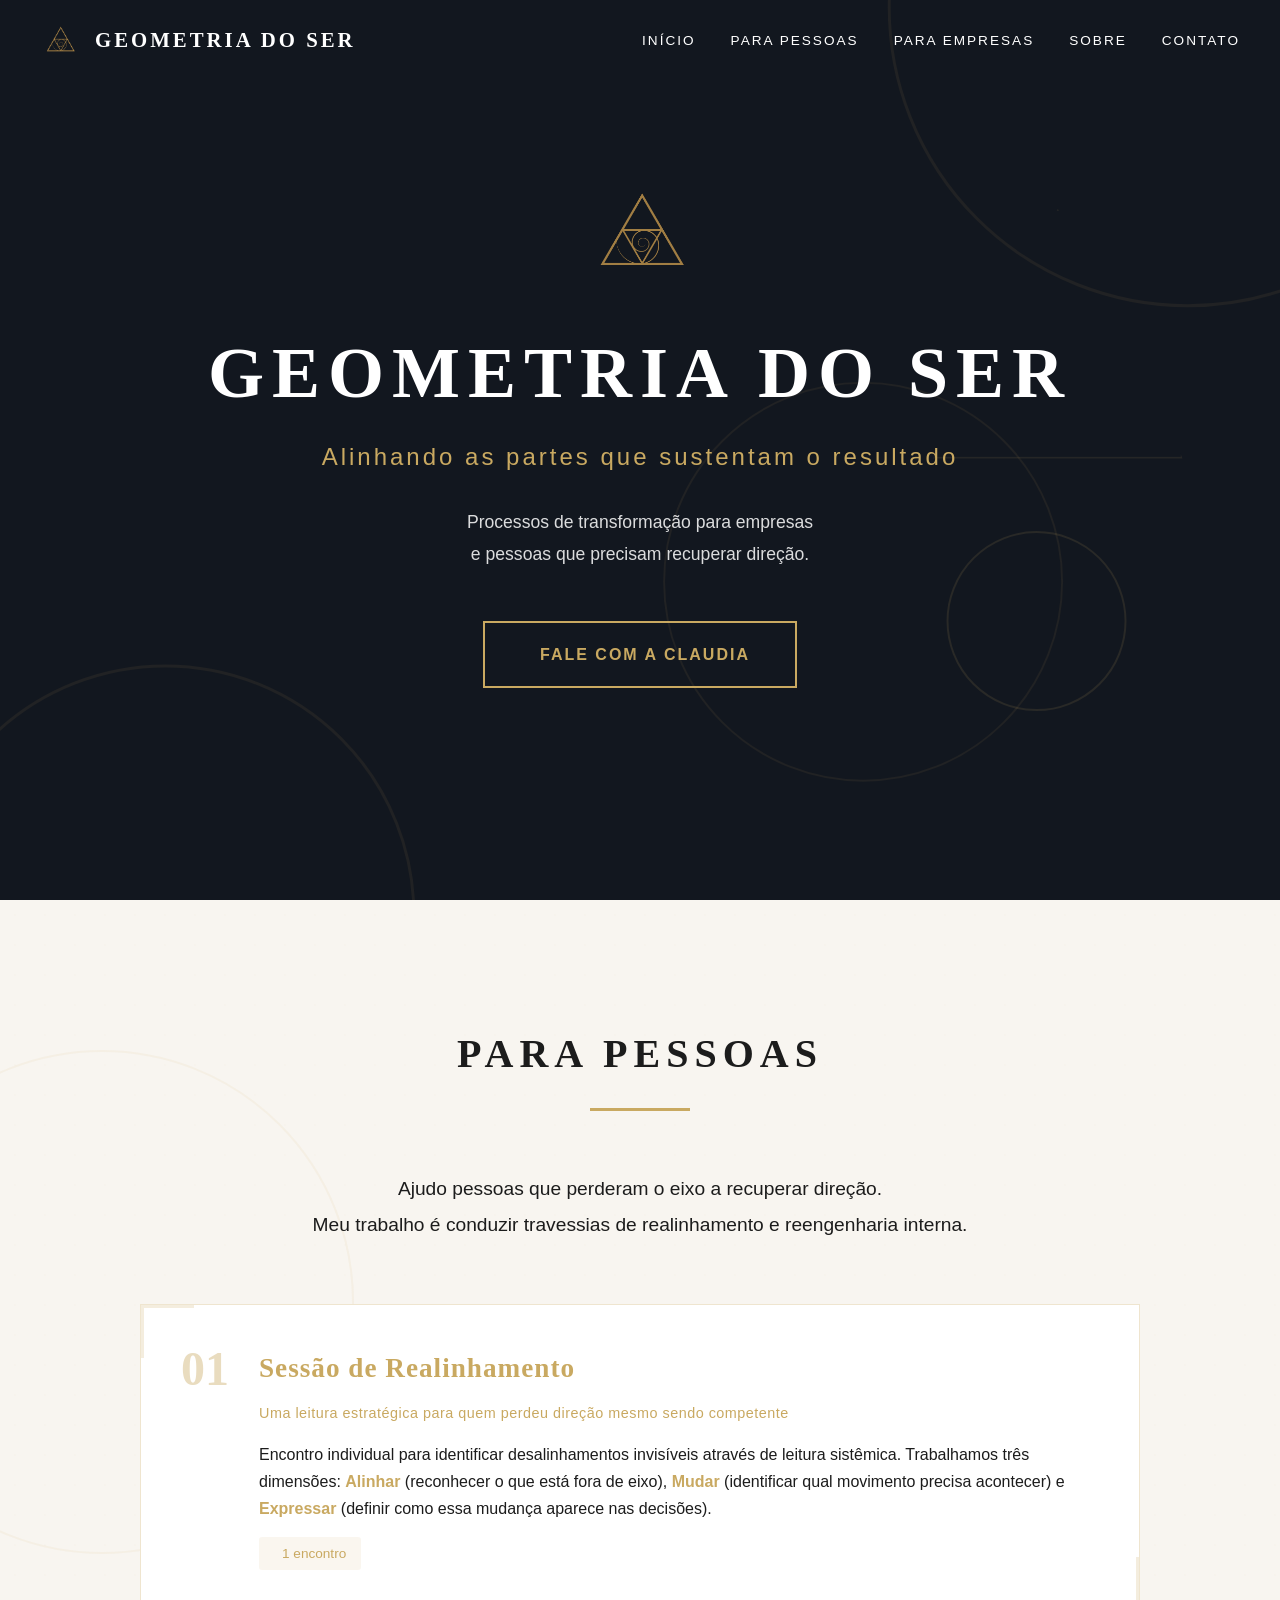
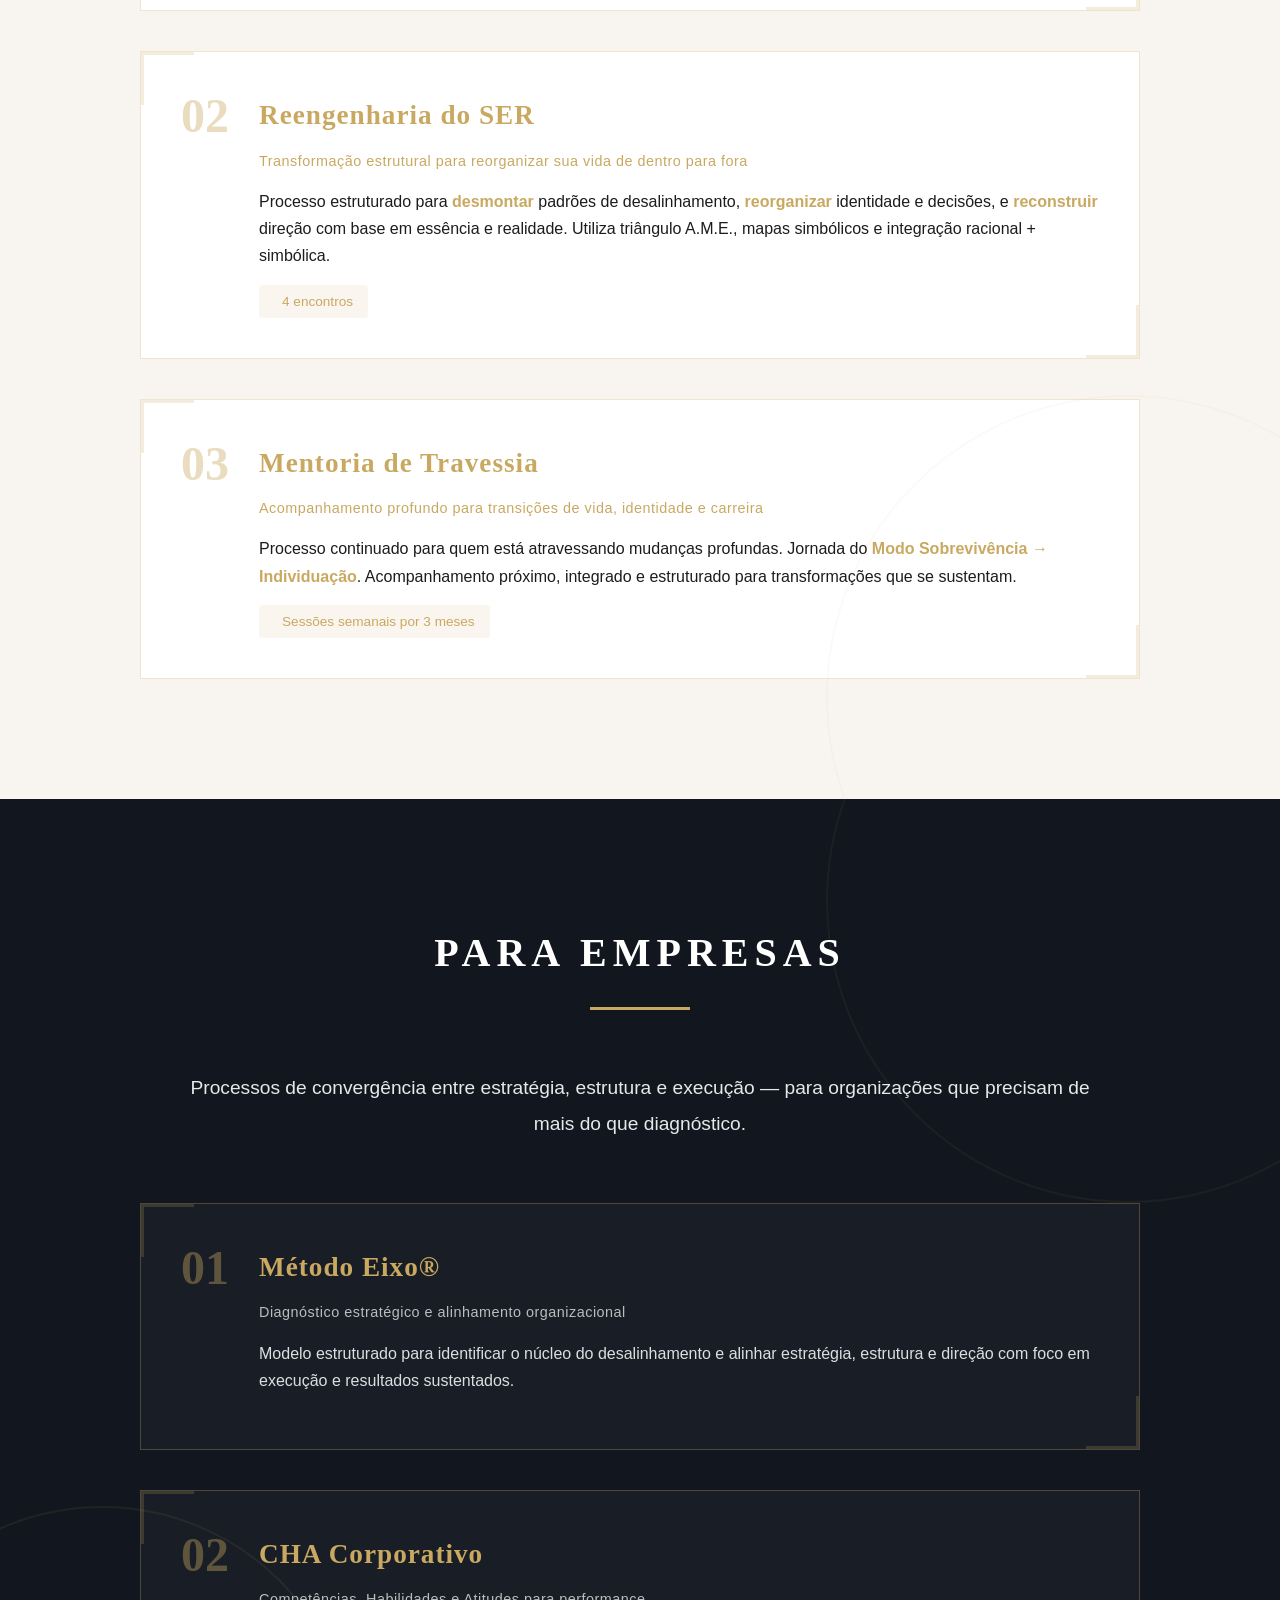
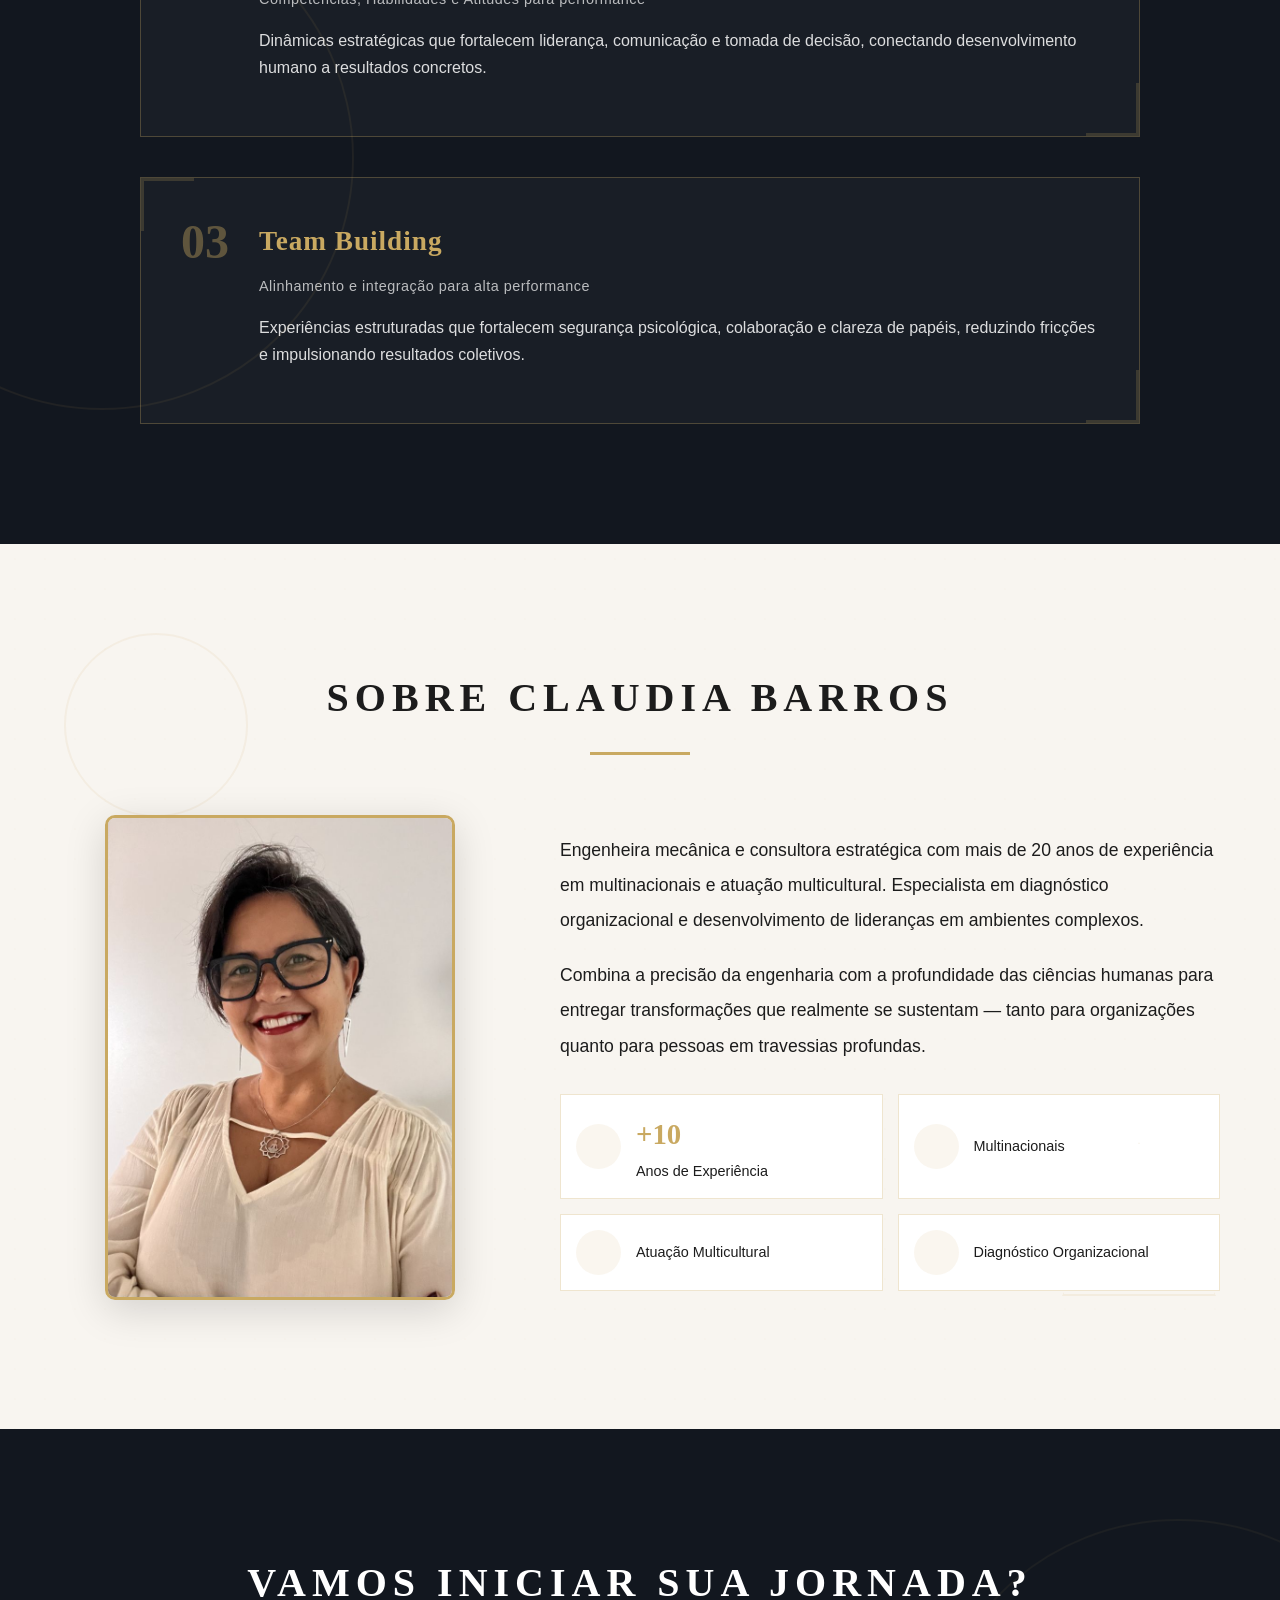
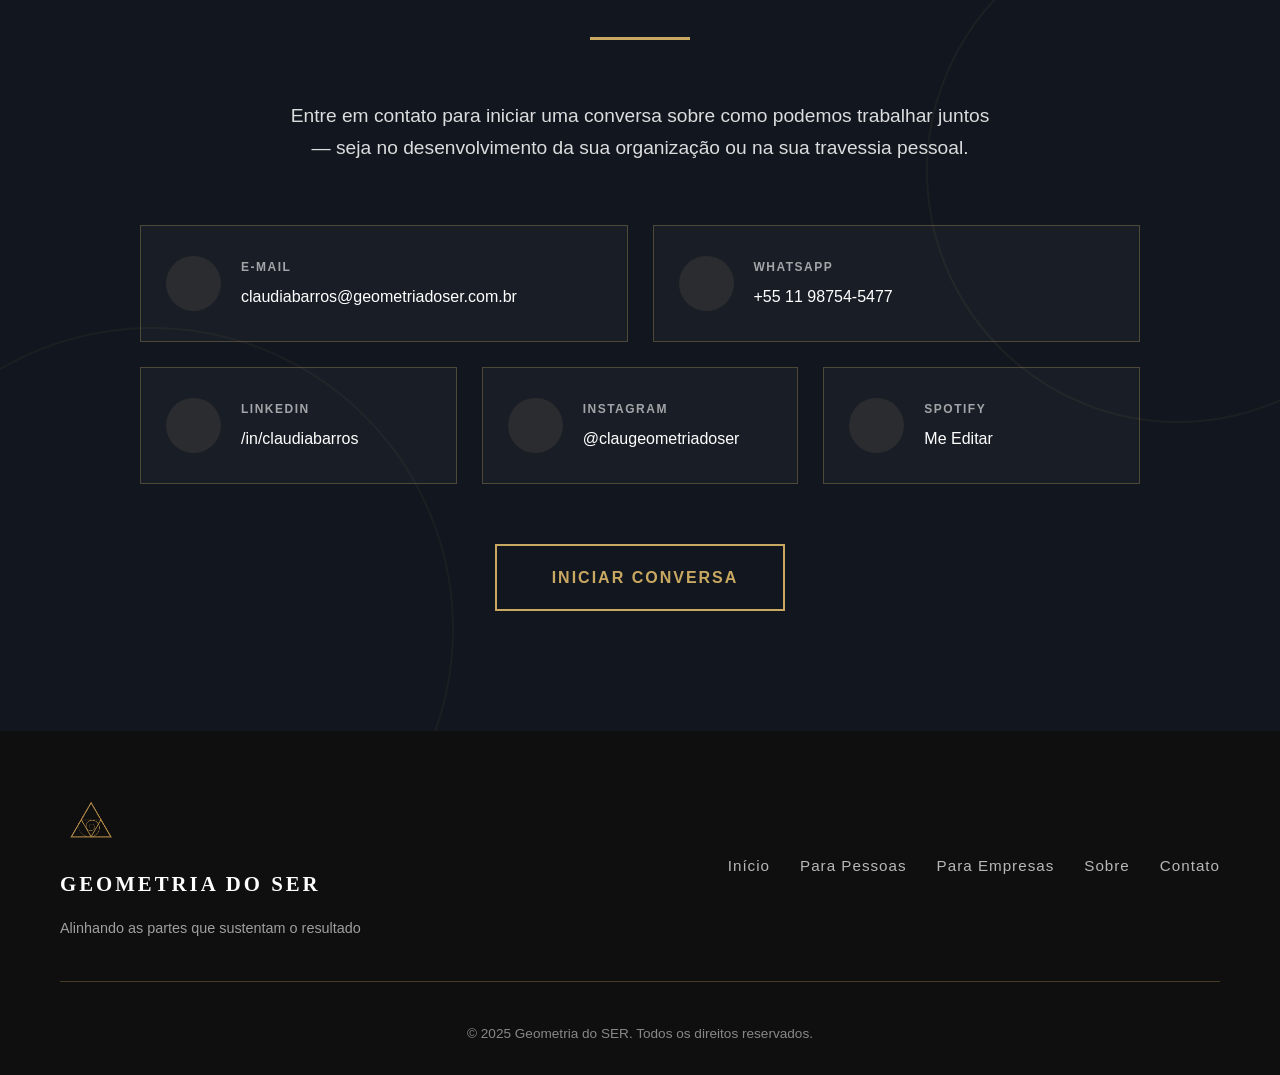
==== index.html @ ad18f070 "Rename index to index.html" ====
<!DOCTYPE html>
<!-- saved from url=(0035)https://oihsspkc.gensparkspace.com/ -->
<html lang="pt-BR" style="visibility: visible;"><head><meta http-equiv="Content-Type" content="text/html; charset=UTF-8">
    
    <meta name="viewport" content="width=device-width, initial-scale=1.0">
    <meta name="description" content="Geometria do SER - Alinhando as partes que sustentam o resultado. Processos de transformação para empresas e pessoas que precisam recuperar direção.">
    <title>Geometria do SER | Consultoria Estratégica e Desenvolvimento Pessoal</title>
    
    <!-- Google Fonts -->
    <link rel="preconnect" href="https://fonts.googleapis.com/">
    <link rel="preconnect" href="https://fonts.gstatic.com/" crossorigin="">
    <link href="./Geometria do SER _ Consultoria Estratégica e Desenvolvimento Pessoal_files/css2" rel="stylesheet">
    
    <!-- Font Awesome -->
    <link rel="stylesheet" href="./Geometria do SER _ Consultoria Estratégica e Desenvolvimento Pessoal_files/all.min.css">
    
    <!-- CSS -->
    <link rel="stylesheet" href="./Geometria do SER _ Consultoria Estratégica e Desenvolvimento Pessoal_files/style.css">
    <link rel="stylesheet" href="./Geometria do SER _ Consultoria Estratégica e Desenvolvimento Pessoal_files/secoes-separadas.css">
<style>
    /* Animações AOS */
    .aos-init {
        opacity: 0;
        transform: translateY(30px);
        transition: opacity 0.6s ease, transform 0.6s ease;
    }
    
    .aos-animate {
        opacity: 1;
        transform: translateY(0);
    }
    
    /* Fade in inicial */
    body {
        opacity: 0;
        transition: opacity 0.5s ease;
    }
    
    body.loaded {
        opacity: 1;
    }
    
    /* Botão voltar ao topo */
    .back-to-top {
        position: fixed;
        bottom: 30px;
        right: 30px;
        width: 50px;
        height: 50px;
        background-color: #C8A97E;
        color: #1C1C1C;
        border: none;
        border-radius: 50%;
        font-size: 1.2rem;
        cursor: pointer;
        opacity: 0;
        visibility: hidden;
        transition: all 0.3s ease;
        z-index: 999;
        box-shadow: 0 5px 20px rgba(200, 169, 126, 0.3);
    }
    
    .back-to-top.visible {
        opacity: 1;
        visibility: visible;
    }
    
    .back-to-top:hover {
        background-color: #8B6F47;
        transform: translateY(-5px);
        box-shadow: 0 8px 25px rgba(200, 169, 126, 0.4);
    }
    
    /* Active link */
    .nav-link.active {
        color: #C8A97E;
    }
    
    /* Transições suaves para parallax */
    .produto-card,
    .badge-item,
    .contato-card {
        transition: all 0.3s ease;
    }
    
    /* Animação de delay para elementos com data-aos */
    [data-aos-delay="100"] {
        transition-delay: 0.1s;
    }
    
    [data-aos-delay="200"] {
        transition-delay: 0.2s;
    }
    
    [data-aos-delay="300"] {
        transition-delay: 0.3s;
    }
    
    [data-aos-delay="400"] {
        transition-delay: 0.4s;
    }
    
    /* Responsividade do botão voltar ao topo */
    @media (max-width: 768px) {
        .back-to-top {
            width: 45px;
            height: 45px;
            bottom: 20px;
            right: 20px;
            font-size: 1rem;
        }
    }
</style></head>
<body class="loaded">
    <!-- Navigation -->
    <nav class="navbar" id="navbar">
        <div class="container-nav">
            <div class="nav-brand">
                <img src="./Geometria do SER _ Consultoria Estratégica e Desenvolvimento Pessoal_files/logo-geometria-do-ser.png" alt="Geometria do SER" class="nav-logo">
                <span class="logo-text">GEOMETRIA DO SER</span>
            </div>
            <button class="nav-toggle" id="navToggle" aria-label="Toggle navigation">
                <span></span>
                <span></span>
                <span></span>
            </button>
            <ul class="nav-menu" id="navMenu">
                <li><a href="https://oihsspkc.gensparkspace.com/#inicio" class="nav-link">INÍCIO</a></li>
                <li><a href="https://oihsspkc.gensparkspace.com/#para-pessoas" class="nav-link">PARA PESSOAS</a></li>
                <li><a href="https://oihsspkc.gensparkspace.com/#para-empresas" class="nav-link">PARA EMPRESAS</a></li>
                <li><a href="https://oihsspkc.gensparkspace.com/#sobre" class="nav-link">SOBRE</a></li>
                <li><a href="https://oihsspkc.gensparkspace.com/#contato" class="nav-link">CONTATO</a></li>
            </ul>
        </div>
    </nav>

    <!-- Hero Section -->
    <section id="inicio" class="hero">
        <div class="geometric-bg">
            <div class="geo-shape shape-1" style="transform: translate(7.7029px, 7.21574px);"></div>
            <div class="geo-shape shape-2" style="transform: translate(15.4058px, 14.4315px);"></div>
            <div class="geo-shape shape-3" style="transform: translate(23.1087px, 21.6472px);"></div>
            <div class="geo-shape shape-4" style="transform: translate(30.8116px, 28.863px);"></div>
            <div class="geo-shape shape-5" style="transform: translate(38.5145px, 36.0787px);"></div>
        </div>
        <div class="container">
            <div class="hero-content">
                <div class="hero-logo">
                    <img src="./Geometria do SER _ Consultoria Estratégica e Desenvolvimento Pessoal_files/logo-geometria-do-ser.png" alt="Geometria do SER" class="hero-logo-img">
                </div>
                <h1 class="hero-title aos-init aos-animate" data-aos="fade-up">GEOMETRIA DO SER</h1>
                <p class="hero-subtitle aos-init aos-animate" data-aos="fade-up" data-aos-delay="100">Alinhando as partes que sustentam o resultado</p>
                <p class="hero-description aos-init aos-animate" data-aos="fade-up" data-aos-delay="200">
                    Processos de transformação para empresas<br>
                    e pessoas que precisam recuperar direção.
                </p>
                <div class="hero-cta aos-init aos-animate" data-aos="fade-up" data-aos-delay="300">
                    <a href="https://wa.me/5511987545477" class="btn btn-primary" target="_blank">
                        <i class="fab fa-whatsapp"></i> Fale com a Claudia
                    </a>
                </div>
                <div class="hero-scroll">
                    <a href="https://oihsspkc.gensparkspace.com/#solucoes-split" class="scroll-indicator">
                        <i class="fas fa-chevron-down"></i>
                    </a>
                </div>
            </div>
        </div>
    </section>

    <!-- Seção Para Pessoas (PF) -->
    <section id="para-pessoas" class="para-pessoas">
        <div class="container">
            <div class="section-header">
                <h2 class="section-title">PARA PESSOAS</h2>
                <div class="title-divider"></div>
            </div>
            
            <div class="secao-intro aos-init" data-aos="fade-up">
                <p class="secao-tagline">
                    Ajudo pessoas que perderam o eixo a recuperar direção.<br>
                    Meu trabalho é conduzir travessias de realinhamento e reengenharia interna.
                </p>
            </div>

            <div class="produtos-grid-vertical">
                <!-- Produto PF 01 -->
                <div class="produto-card-vertical aos-init" data-aos="fade-up" data-aos-delay="100">
                    <div class="produto-number">01</div>
                    <div class="produto-content">
                        <h3 class="produto-title">Sessão de Realinhamento</h3>
                        <p class="produto-subtitle">Uma leitura estratégica para quem perdeu direção mesmo sendo competente</p>
                        <p class="produto-description">
                            Encontro individual para identificar desalinhamentos invisíveis através de leitura sistêmica. Trabalhamos três dimensões: <strong>Alinhar</strong> (reconhecer o que está fora de eixo), <strong>Mudar</strong> (identificar qual movimento precisa acontecer) e <strong>Expressar</strong> (definir como essa mudança aparece nas decisões).
                        </p>
                        <div class="produto-meta">
                            <span class="meta-item"><i class="fas fa-clock"></i> 1 encontro</span>
                        </div>
                    </div>
                </div>

                <!-- Produto PF 02 -->
                <div class="produto-card-vertical aos-init" data-aos="fade-up" data-aos-delay="200">
                    <div class="produto-number">02</div>
                    <div class="produto-content">
                        <h3 class="produto-title">Reengenharia do SER</h3>
                        <p class="produto-subtitle">Transformação estrutural para reorganizar sua vida de dentro para fora</p>
                        <p class="produto-description">
                            Processo estruturado para <strong>desmontar</strong> padrões de desalinhamento, <strong>reorganizar</strong> identidade e decisões, e <strong>reconstruir</strong> direção com base em essência e realidade. Utiliza triângulo A.M.E., mapas simbólicos e integração racional + simbólica.
                        </p>
                        <div class="produto-meta">
                            <span class="meta-item"><i class="fas fa-clock"></i> 4 encontros</span>
                        </div>
                    </div>
                </div>

                <!-- Produto PF 03 -->
                <div class="produto-card-vertical aos-init" data-aos="fade-up" data-aos-delay="300">
                    <div class="produto-number">03</div>
                    <div class="produto-content">
                        <h3 class="produto-title">Mentoria de Travessia</h3>
                        <p class="produto-subtitle">Acompanhamento profundo para transições de vida, identidade e carreira</p>
                        <p class="produto-description">
                            Processo continuado para quem está atravessando mudanças profundas. Jornada do <strong>Modo Sobrevivência → Individuação</strong>. Acompanhamento próximo, integrado e estruturado para transformações que se sustentam.
                        </p>
                        <div class="produto-meta">
                            <span class="meta-item"><i class="fas fa-calendar-alt"></i> Sessões semanais por 3 meses</span>
                        </div>
                    </div>
                </div>
            </div>
        </div>
    </section>

    <!-- Seção Para Empresas (PJ) -->
    <section id="para-empresas" class="para-empresas">
        <div class="container">
            <div class="section-header">
                <h2 class="section-title">PARA EMPRESAS</h2>
                <div class="title-divider"></div>
            </div>
            
            <div class="secao-intro aos-init" data-aos="fade-up">
                <p class="secao-tagline">
                    Processos de convergência entre estratégia, estrutura e execução — para organizações que precisam de mais do que diagnóstico.
                </p>
            </div>

            <div class="produtos-grid-vertical">
                <!-- Produto PJ 01 -->
                <div class="produto-card-vertical aos-init" data-aos="fade-up" data-aos-delay="100">
                    <div class="produto-number">01</div>
                    <div class="produto-content">
                        <h3 class="produto-title">Método Eixo®</h3>
                        <p class="produto-subtitle">Diagnóstico estratégico e alinhamento organizacional</p>
                        <p class="produto-description">
                            Modelo estruturado para identificar o núcleo do desalinhamento e alinhar estratégia, estrutura e direção com foco em execução e resultados sustentados.
                        </p>
                        <div class="produto-icon">
                            <i class="fas fa-crosshairs"></i>
                        </div>
                    </div>
                </div>

                <!-- Produto PJ 02 -->
                <div class="produto-card-vertical aos-init" data-aos="fade-up" data-aos-delay="200">
                    <div class="produto-number">02</div>
                    <div class="produto-content">
                        <h3 class="produto-title">CHA Corporativo</h3>
                        <p class="produto-subtitle">Competências, Habilidades e Atitudes para performance</p>
                        <p class="produto-description">
                            Dinâmicas estratégicas que fortalecem liderança, comunicação e tomada de decisão, conectando desenvolvimento humano a resultados concretos.
                        </p>
                        <div class="produto-icon">
                            <i class="fas fa-users-gear"></i>
                        </div>
                    </div>
                </div>

                <!-- Produto PJ 03 -->
                <div class="produto-card-vertical aos-init" data-aos="fade-up" data-aos-delay="300">
                    <div class="produto-number">03</div>
                    <div class="produto-content">
                        <h3 class="produto-title">Team Building</h3>
                        <p class="produto-subtitle">Alinhamento e integração para alta performance</p>
                        <p class="produto-description">
                            Experiências estruturadas que fortalecem segurança psicológica, colaboração e clareza de papéis, reduzindo fricções e impulsionando resultados coletivos.
                        </p>
                        <div class="produto-icon">
                            <i class="fas fa-people-group"></i>
                        </div>
                    </div>
                </div>
            </div>
        </div>
    </section>

    <!-- Sobre Claudia Barros -->
    <section id="sobre" class="sobre">
        <div class="container">
            <div class="section-header">
                <h2 class="section-title">SOBRE CLAUDIA BARROS</h2>
                <div class="title-divider"></div>
            </div>
            <div class="sobre-content">
                <div class="sobre-image aos-init" data-aos="fade-right">
                    <img src="./Geometria do SER _ Consultoria Estratégica e Desenvolvimento Pessoal_files/claudia-barros.jpg" alt="Claudia Barros" class="claudia-photo">
                </div>
                <div class="sobre-text aos-init" data-aos="fade-left">
                    <p>
                        Engenheira mecânica e consultora estratégica com mais de 20 anos de experiência em multinacionais e atuação multicultural. Especialista em diagnóstico organizacional e desenvolvimento de lideranças em ambientes complexos.
                    </p>
                    <p>
                        Combina a precisão da engenharia com a profundidade das ciências humanas para entregar transformações que realmente se sustentam — tanto para organizações quanto para pessoas em travessias profundas.
                    </p>
                    <div class="sobre-badges">
                        <div class="badge-item">
                            <div class="badge-icon">
                                <i class="fas fa-award"></i>
                            </div>
                            <div class="badge-text">
                                <span class="badge-number">+20</span>
                                <span class="badge-label">Anos de Experiência</span>
                            </div>
                        </div>
                        <div class="badge-item">
                            <div class="badge-icon">
                                <i class="fas fa-globe"></i>
                            </div>
                            <div class="badge-text">
                                <span class="badge-label">Multinacionais</span>
                            </div>
                        </div>
                        <div class="badge-item">
                            <div class="badge-icon">
                                <i class="fas fa-users"></i>
                            </div>
                            <div class="badge-text">
                                <span class="badge-label">Atuação Multicultural</span>
                            </div>
                        </div>
                        <div class="badge-item">
                            <div class="badge-icon">
                                <i class="fas fa-chart-line"></i>
                            </div>
                            <div class="badge-text">
                                <span class="badge-label">Diagnóstico Organizacional</span>
                            </div>
                        </div>
                    </div>
                </div>
            </div>
        </div>
    </section>

    <!-- Contato -->
    <section id="contato" class="contato">
        <div class="container">
            <div class="section-header">
                <h2 class="section-title">VAMOS INICIAR SUA JORNADA?</h2>
                <div class="title-divider"></div>
            </div>
            <div class="contato-content">
                <p class="contato-text">
                    Entre em contato para iniciar uma conversa sobre como podemos trabalhar juntos — seja no desenvolvimento da sua organização ou na sua travessia pessoal.
                </p>
                <div class="contato-methods">
                    <div class="contato-row-top">
                        <a href="mailto:claudiabarros@geometriadoser.com.br" class="contato-card aos-init" data-aos="fade-up" data-aos-delay="100">
                            <div class="contato-icon">
                                <i class="fas fa-envelope"></i>
                            </div>
                            <div class="contato-info">
                                <span class="contato-label">E-MAIL</span>
                                <span class="contato-value">claudiabarros@geometriadoser.com.br</span>
                            </div>
                        </a>
                        <a href="https://wa.me/5511987545477" class="contato-card aos-init" target="_blank" data-aos="fade-up" data-aos-delay="200">
                            <div class="contato-icon">
                                <i class="fab fa-whatsapp"></i>
                            </div>
                            <div class="contato-info">
                                <span class="contato-label">WHATSAPP</span>
                                <span class="contato-value">+55 11 98754-5477</span>
                            </div>
                        </a>
                    </div>
                    <div class="contato-row-bottom">
                        <a href="https://www.linkedin.com/in/claudiabarros/" class="contato-card aos-init" target="_blank" data-aos="fade-up" data-aos-delay="300">
                            <div class="contato-icon">
                                <i class="fab fa-linkedin"></i>
                            </div>
                            <div class="contato-info">
                                <span class="contato-label">LINKEDIN</span>
                                <span class="contato-value">/in/claudiabarros</span>
                            </div>
                        </a>
                        <a href="https://www.instagram.com/claugeometriadoser" class="contato-card aos-init" target="_blank" data-aos="fade-up" data-aos-delay="400">
                            <div class="contato-icon">
                                <i class="fab fa-instagram"></i>
                            </div>
                            <div class="contato-info">
                                <span class="contato-label">INSTAGRAM</span>
                                <span class="contato-value">@claugeometriadoser</span>
                            </div>
                        </a>
                        <a href="https://open.spotify.com/show/2YXWbjqoFBL9DDLHRI00Aw?si=1566178c64634053" class="contato-card aos-init" target="_blank" data-aos="fade-up" data-aos-delay="500">
                            <div class="contato-icon">
                                <i class="fab fa-spotify"></i>
                            </div>
                            <div class="contato-info">
                                <span class="contato-label">SPOTIFY</span>
                                <span class="contato-value">Me Editar</span>
                            </div>
                        </a>
                    </div>
                </div>
                <div class="contato-cta aos-init" data-aos="fade-up" data-aos-delay="500">
                    <a href="https://wa.me/5511987545477" class="btn btn-primary" target="_blank">
                        <i class="fab fa-whatsapp"></i> Iniciar Conversa
                    </a>
                </div>
            </div>
        </div>
    </section>

    <!-- Footer -->
    <footer class="footer">
        <div class="container">
            <div class="footer-content">
                <div class="footer-brand">
                    <img src="./Geometria do SER _ Consultoria Estratégica e Desenvolvimento Pessoal_files/logo-geometria-do-ser.png" alt="Geometria do SER" class="footer-logo">
                    <h3>GEOMETRIA DO SER</h3>
                    <p>Alinhando as partes que sustentam o resultado</p>
                </div>
                <div class="footer-links">
                    <a href="https://oihsspkc.gensparkspace.com/#inicio">Início</a>
                    <a href="https://oihsspkc.gensparkspace.com/#para-pessoas">Para Pessoas</a>
                    <a href="https://oihsspkc.gensparkspace.com/#para-empresas">Para Empresas</a>
                    <a href="https://oihsspkc.gensparkspace.com/#sobre">Sobre</a>
                    <a href="https://oihsspkc.gensparkspace.com/#contato">Contato</a>
                </div>
            </div>
            <div class="footer-bottom">
                <p>© 2025 Geometria do SER. Todos os direitos reservados.</p>
            </div>
        </div>
    </footer>

    <!-- JavaScript -->
    <script src="./Geometria do SER _ Consultoria Estratégica e Desenvolvimento Pessoal_files/script.js"></script>

<button class="back-to-top" aria-label="Voltar ao topo"><i class="fas fa-chevron-up"></i></button></body></html>
---- Geometria do SER _ Consultoria Estratégica e Desenvolvimento Pessoal_files/style.css ----
/* =========================================
   GEOMETRIA DO SER - ESTILOS PRINCIPAIS
   Layout Dividido: PF (esquerda) | PJ (direita)
   ========================================= */

/* ===== RESET & VARIÁVEIS ===== */
* {
    margin: 0;
    padding: 0;
    box-sizing: border-box;
}

:root {
    /* Paleta de Cores - Azul Marinho + Dourado */
    --cor-primaria-escura: #12171f;      /* Azul marinho escuro (fundo principal) */
    --cor-destaque: #C9A961;             /* Dourado (destaque principal) */
    --cor-destaque-escura: #A08648;      /* Dourado mais escuro (hover) */
    --cor-fundo-claro: #F8F5F0;          /* Off-white (mantém) */
    --cor-texto: #1C1C1C;                /* Texto em fundos claros */
    --cor-texto-claro: #FFFFFF;          /* Texto em fundos escuros */
    --cor-texto-secundario: #A8B2C1;     /* Cinza claro para textos secundários */
    --cor-borda: rgba(201, 169, 97, 0.3); /* Borda dourada */
    
    /* Tipografia */
    --fonte-titulo: 'Playfair Display', serif;
    --fonte-corpo: 'Inter', sans-serif;
    
    /* Espaçamentos */
    --espacamento-secao: 120px;
    --espacamento-secao-mobile: 60px;
    
    /* Transições */
    --transicao-padrao: all 0.3s ease;
}

html {
    scroll-behavior: smooth;
}

body {
    font-family: var(--fonte-corpo);
    color: var(--cor-texto);
    line-height: 1.7;
    overflow-x: hidden;
    background-color: var(--cor-fundo-claro);
}

.container {
    max-width: 1200px;
    margin: 0 auto;
    padding: 0 20px;
}

.container-nav {
    max-width: 1400px;
    margin: 0 auto;
    padding: 0 40px;
}

/* ===== NAVEGAÇÃO ===== */
.navbar {
    position: fixed;
    top: 0;
    left: 0;
    right: 0;
    z-index: 1000;
    background-color: transparent;
    transition: var(--transicao-padrao);
    padding: 20px 0;
}

.navbar.scrolled {
    background-color: rgba(28, 28, 28, 0.95);
    box-shadow: 0 2px 20px rgba(0, 0, 0, 0.3);
    padding: 15px 0;
}

.navbar .container-nav {
    display: flex;
    justify-content: space-between;
    align-items: center;
}

.nav-brand {
    display: flex;
    align-items: center;
    gap: 15px;
}

.nav-logo {
    width: 40px;
    height: 40px;
    object-fit: contain;
}

.logo-text {
    font-family: var(--fonte-titulo);
    font-size: 1.3rem;
    font-weight: 600;
    letter-spacing: 3px;
    color: var(--cor-texto-claro);
}

.nav-menu {
    display: flex;
    list-style: none;
    gap: 35px;
    align-items: center;
}

.nav-link {
    color: var(--cor-texto-claro);
    text-decoration: none;
    font-size: 0.85rem;
    font-weight: 500;
    letter-spacing: 2px;
    position: relative;
    transition: var(--transicao-padrao);
}

.nav-link::after {
    content: '';
    position: absolute;
    bottom: -5px;
    left: 0;
    width: 0;
    height: 2px;
    background-color: var(--cor-destaque);
    transition: var(--transicao-padrao);
}

.nav-link:hover,
.nav-link.active {
    color: var(--cor-destaque);
}

.nav-link:hover::after,
.nav-link.active::after {
    width: 100%;
}

.nav-toggle {
    display: none;
    flex-direction: column;
    gap: 5px;
    background: none;
    border: none;
    cursor: pointer;
    padding: 5px;
}

.nav-toggle span {
    width: 25px;
    height: 2px;
    background-color: var(--cor-texto-claro);
    transition: var(--transicao-padrao);
}

/* ===== HERO SECTION ===== */
.hero {
    min-height: 100vh;
    background-color: var(--cor-primaria-escura);
    display: flex;
    align-items: center;
    justify-content: center;
    position: relative;
    overflow: hidden;
    padding: 120px 20px 80px;
}

.geometric-bg {
    position: absolute;
    top: 0;
    left: 0;
    right: 0;
    bottom: 0;
    overflow: hidden;
    opacity: 1;
}

.geo-shape {
    position: absolute;
    border: 2px solid var(--cor-destaque);
    opacity: 0.08;
}

.shape-1 {
    width: 600px;
    height: 600px;
    border-radius: 50%;
    top: -300px;
    right: -200px;
    border-width: 3px;
    animation: float 20s ease-in-out infinite;
}

.shape-2 {
    width: 500px;
    height: 500px;
    border-radius: 50%;
    bottom: -250px;
    left: -100px;
    border-width: 3px;
    animation: float 15s ease-in-out infinite reverse;
}

.shape-3 {
    width: 400px;
    height: 400px;
    border-radius: 50%;
    top: 40%;
    left: 50%;
    transform: translate(-50%, -50%);
    border-width: 2px;
    animation: float 18s ease-in-out infinite;
}

/* Formas adicionais no hero - Elementos do Logo */
.shape-4 {
    width: 250px;
    height: 250px;
    clip-path: polygon(50% 0%, 100% 100%, 0% 100%);
    top: 20%;
    right: 10%;
    border: 2px solid var(--cor-destaque);
    opacity: 0.1;
    animation: float 25s ease-in-out infinite reverse;
}

.shape-5 {
    width: 180px;
    height: 180px;
    border-radius: 50%;
    bottom: 25%;
    right: 15%;
    border: 2px solid var(--cor-destaque);
    opacity: 0.12;
    animation: float 22s ease-in-out infinite;
}

@keyframes float {
    0%, 100% {
        transform: translateY(0) rotate(0deg);
    }
    50% {
        transform: translateY(-30px) rotate(10deg);
    }
}

.hero-content {
    text-align: center;
    position: relative;
    z-index: 2;
    max-width: 900px;
    margin: 0 auto;
}

.hero-logo {
    margin-bottom: 30px;
}

.hero-logo-img {
    width: 120px;
    height: 120px;
    object-fit: contain;
    opacity: 0.9;
}

.hero-title {
    font-family: var(--fonte-titulo);
    font-size: 4.5rem;
    font-weight: 700;
    color: var(--cor-texto-claro);
    letter-spacing: 8px;
    margin-bottom: 20px;
    line-height: 1.2;
}

.hero-subtitle {
    font-size: 1.5rem;
    color: var(--cor-destaque);
    font-weight: 300;
    letter-spacing: 3px;
    margin-bottom: 30px;
}

.hero-description {
    font-size: 1.1rem;
    color: rgba(255, 255, 255, 0.85);
    max-width: 700px;
    margin: 0 auto 50px;
    line-height: 1.8;
}

.hero-cta {
    margin-top: 50px;
}

.btn {
    display: inline-flex;
    align-items: center;
    gap: 10px;
    padding: 18px 45px;
    font-size: 1rem;
    font-weight: 600;
    text-decoration: none;
    letter-spacing: 2px;
    border: 2px solid var(--cor-destaque);
    background-color: transparent;
    color: var(--cor-destaque);
    transition: var(--transicao-padrao);
    cursor: pointer;
    text-transform: uppercase;
}

.btn:hover {
    background-color: var(--cor-destaque);
    color: var(--cor-primaria-escura);
    transform: translateY(-3px);
    box-shadow: 0 10px 30px rgba(201, 169, 97, 0.4);
}

.hero-scroll {
    margin-top: 80px;
}

.scroll-indicator {
    color: var(--cor-destaque);
    font-size: 1.5rem;
    animation: bounce 2s infinite;
}

@keyframes bounce {
    0%, 100% {
        transform: translateY(0);
    }
    50% {
        transform: translateY(10px);
    }
}

/* ===== SEÇÃO DIVIDIDA (PF | PJ) ===== */
.solucoes-split {
    position: relative;
    overflow: hidden;
}

.split-container {
    display: flex;
    min-height: 100vh;
    position: relative;
}

.split-side {
    flex: 1;
    padding: var(--espacamento-secao) 40px;
    position: relative;
}

/* LADO ESQUERDO - PARA PESSOAS (PF) */
.split-left {
    background-color: var(--cor-fundo-claro);
    background-image: 
        radial-gradient(circle, rgba(82, 181, 229, 0.02) 1px, transparent 1px);
    background-size: 30px 30px;
    color: var(--cor-texto);
    position: relative;
}

/* Linha vertical à esquerda (como na apresentação) */
.split-left::before {
    content: '';
    position: absolute;
    top: 15%;
    left: 40px;
    width: 4px;
    height: 80px;
    background-color: var(--cor-destaque);
    pointer-events: none;
}

.split-left::after {
    content: '';
    position: absolute;
    bottom: 15%;
    right: 10%;
    width: 200px;
    height: 200px;
    border-radius: 50%;
    border: 2px solid rgba(82, 181, 229, 0.08);
    pointer-events: none;
}

/* LADO DIREITO - PARA EMPRESAS (PJ) */
.split-right {
    background-color: var(--cor-primaria-escura);
    color: var(--cor-texto-claro);
    position: relative;
}

/* Círculos grandes e sutis (como na apresentação) */
.split-right::before {
    content: '';
    position: absolute;
    top: 10%;
    right: -100px;
    width: 400px;
    height: 400px;
    border-radius: 50%;
    border: 2px solid rgba(82, 181, 229, 0.06);
    pointer-events: none;
}

.split-right::after {
    content: '';
    position: absolute;
    bottom: -150px;
    left: -100px;
    width: 500px;
    height: 500px;
    border-radius: 50%;
    border: 2px solid rgba(82, 181, 229, 0.05);
    pointer-events: none;
}

.split-right .section-title {
    color: var(--cor-texto-claro);
}

/* LINHA DIVISÓRIA CENTRAL */
.split-divider {
    position: absolute;
    left: 50%;
    top: 0;
    bottom: 0;
    width: 3px;
    background: linear-gradient(
        to bottom,
        transparent 0%,
        var(--cor-destaque) 10%,
        var(--cor-destaque) 50%,
        var(--cor-destaque) 50%,
        var(--cor-destaque) 90%,
        transparent 100%
    );
    transform: translateX(-50%);
    z-index: 10;
}

/* Elementos do logo na linha divisória */
.split-divider::before {
    content: '▲';
    position: absolute;
    top: 30%;
    left: 50%;
    transform: translateX(-50%);
    color: var(--cor-destaque);
    font-size: 1rem;
    opacity: 0.5;
}

.split-divider::after {
    content: '●';
    position: absolute;
    bottom: 30%;
    left: 50%;
    transform: translateX(-50%);
    color: var(--cor-destaque);
    font-size: 1rem;
    opacity: 0.5;
}

.split-content {
    max-width: 600px;
    margin: 0 auto;
}

.split-intro {
    margin-bottom: 60px;
}

.split-tagline {
    font-size: 1.15rem;
    line-height: 1.9;
    font-weight: 400;
}

.split-left .split-tagline {
    color: var(--cor-texto);
}

.split-right .split-tagline {
    color: rgba(255, 255, 255, 0.9);
}

/* CARDS DE PRODUTOS NO LAYOUT DIVIDIDO */
.produtos-list {
    display: flex;
    flex-direction: column;
    gap: 30px;
}

.produto-card-split {
    background-color: rgba(255, 255, 255, 0.03);
    border: 1px solid var(--cor-borda);
    padding: 35px 30px;
    position: relative;
    transition: var(--transicao-padrao);
    display: flex;
    gap: 25px;
    align-items: flex-start;
}

/* Detalhes geométricos nos cantos dos cards */
.produto-card-split::before {
    content: '';
    position: absolute;
    top: 0;
    left: 0;
    width: 40px;
    height: 40px;
    border-top: 3px solid var(--cor-destaque);
    border-left: 3px solid var(--cor-destaque);
    opacity: 0.2;
    transition: var(--transicao-padrao);
}

.produto-card-split::after {
    content: '';
    position: absolute;
    bottom: 0;
    right: 0;
    width: 40px;
    height: 40px;
    border-bottom: 3px solid var(--cor-destaque);
    border-right: 3px solid var(--cor-destaque);
    opacity: 0.2;
    transition: var(--transicao-padrao);
}

.produto-card-split:hover::before,
.produto-card-split:hover::after {
    opacity: 0.8;
}

.split-left .produto-card-split {
    background-color: white;
    border-color: var(--cor-borda);
}

.split-left .produto-card-split:hover {
    border-color: var(--cor-destaque);
    transform: translateX(10px);
    box-shadow: 0 5px 25px rgba(200, 169, 126, 0.2);
}

.split-right .produto-card-split {
    background-color: rgba(255, 255, 255, 0.03);
    border-color: var(--cor-borda);
}

.split-right .produto-card-split:hover {
    border-color: var(--cor-destaque);
    background-color: rgba(255, 255, 255, 0.05);
    transform: translateX(-10px);
    box-shadow: 5px 5px 30px rgba(200, 169, 126, 0.15);
}

.produto-number {
    font-family: var(--fonte-titulo);
    font-size: 3rem;
    font-weight: 700;
    color: var(--cor-destaque);
    opacity: 0.4;
    line-height: 1;
    flex-shrink: 0;
}

.produto-content {
    flex: 1;
}

.produto-title {
    font-family: var(--fonte-titulo);
    font-size: 1.7rem;
    font-weight: 600;
    color: var(--cor-destaque);
    margin-bottom: 10px;
    letter-spacing: 1px;
}

.produto-subtitle {
    font-size: 0.9rem;
    margin-bottom: 15px;
    letter-spacing: 0.5px;
    font-weight: 500;
}

.split-left .produto-subtitle {
    color: var(--cor-destaque);
}

.split-right .produto-subtitle {
    color: rgba(255, 255, 255, 0.7);
}

.produto-description {
    font-size: 1rem;
    line-height: 1.7;
    margin-bottom: 15px;
}

.split-left .produto-description {
    color: var(--cor-texto);
}

.split-right .produto-description {
    color: rgba(255, 255, 255, 0.85);
}

.produto-description strong {
    color: var(--cor-destaque);
    font-weight: 600;
}

.produto-meta {
    display: flex;
    gap: 15px;
    flex-wrap: wrap;
    margin-top: 15px;
}

.meta-item {
    display: inline-flex;
    align-items: center;
    gap: 8px;
    font-size: 0.85rem;
    color: var(--cor-destaque);
    padding: 5px 15px;
    background-color: rgba(201, 169, 97, 0.1);
    border-radius: 3px;
}

.meta-item i {
    font-size: 0.9rem;
}

.produto-icon {
    font-size: 2.5rem;
    color: var(--cor-destaque);
    opacity: 0.4;
    margin-top: 15px;
}

/* ===== SEÇÕES GERAIS ===== */
section {
    padding: var(--espacamento-secao) 0;
}

.section-header {
    text-align: center;
    margin-bottom: 60px;
}

.section-title {
    font-family: var(--fonte-titulo);
    font-size: 2.5rem;
    font-weight: 600;
    letter-spacing: 6px;
    margin-bottom: 20px;
}

.title-divider {
    width: 100px;
    height: 3px;
    background-color: var(--cor-destaque);
    margin: 0 auto;
}

/* ===== SOBRE CLAUDIA ===== */
.sobre {
    background-color: var(--cor-fundo-claro);
    background-image: 
        radial-gradient(circle, rgba(201, 169, 97, 0.02) 1px, transparent 1px);
    background-size: 30px 30px;
    position: relative;
}

.sobre::before {
    content: '';
    position: absolute;
    top: 10%;
    left: 5%;
    width: 180px;
    height: 180px;
    border-radius: 50%;
    border: 2px solid rgba(201, 169, 97, 0.1);
    pointer-events: none;
}

.sobre::after {
    content: '';
    position: absolute;
    bottom: 15%;
    right: 5%;
    width: 150px;
    height: 150px;
    clip-path: polygon(50% 0%, 100% 100%, 0% 100%);
    border: 2px solid rgba(201, 169, 97, 0.12);
    pointer-events: none;
}

.sobre-content {
    display: grid;
    grid-template-columns: 1fr 1.5fr;
    gap: 60px;
    align-items: center;
}

.sobre-image {
    text-align: center;
}

.claudia-photo {
    width: 100%;
    max-width: 350px;
    border-radius: 10px;
    box-shadow: 0 10px 40px rgba(0, 0, 0, 0.15);
    border: 3px solid var(--cor-destaque);
}

.sobre-text p {
    font-size: 1.1rem;
    line-height: 2;
    margin-bottom: 20px;
    color: var(--cor-texto);
}

.sobre-badges {
    display: grid;
    grid-template-columns: repeat(2, 1fr);
    gap: 15px;
    margin-top: 30px;
}

.badge-item {
    display: flex;
    align-items: center;
    gap: 15px;
    padding: 15px;
    background-color: white;
    border: 1px solid var(--cor-borda);
    transition: var(--transicao-padrao);
}

.badge-item:hover {
    border-color: var(--cor-destaque);
    transform: translateY(-3px);
    box-shadow: 0 5px 20px rgba(200, 169, 126, 0.15);
}

.badge-icon {
    width: 45px;
    height: 45px;
    display: flex;
    align-items: center;
    justify-content: center;
    border-radius: 50%;
    background-color: rgba(201, 169, 97, 0.1);
    color: var(--cor-destaque);
    font-size: 1.3rem;
    flex-shrink: 0;
}

.badge-text {
    display: flex;
    flex-direction: column;
}

.badge-number {
    font-family: var(--fonte-titulo);
    font-size: 1.8rem;
    font-weight: 700;
    color: var(--cor-destaque);
}

.badge-label {
    font-size: 0.9rem;
    color: var(--cor-texto);
    font-weight: 500;
}

/* ===== CONTATO ===== */
.contato {
    background-color: var(--cor-primaria-escura);
    position: relative;
    overflow: hidden;
}

.contato::before {
    content: '';
    position: absolute;
    top: 10%;
    right: -150px;
    width: 500px;
    height: 500px;
    border-radius: 50%;
    border: 2px solid rgba(201, 169, 97, 0.06);
    pointer-events: none;
}

.contato::after {
    content: '';
    position: absolute;
    bottom: -200px;
    left: -150px;
    width: 600px;
    height: 600px;
    border-radius: 50%;
    border: 2px solid rgba(201, 169, 97, 0.05);
    pointer-events: none;
}

.contato .section-title {
    color: var(--cor-texto-claro);
}

.contato-text {
    text-align: center;
    font-size: 1.2rem;
    color: rgba(255, 255, 255, 0.85);
    max-width: 700px;
    margin: 0 auto 60px;
}

.contato-methods {
    display: flex;
    flex-direction: column;
    gap: 25px;
    margin-bottom: 60px;
    max-width: 1000px;
    margin-left: auto;
    margin-right: auto;
}

.contato-row-top {
    display: grid;
    grid-template-columns: repeat(2, 1fr);
    gap: 25px;
}

.contato-row-bottom {
    display: grid;
    grid-template-columns: repeat(3, 1fr);
    gap: 25px;
}

.contato-row-bottom .contato-card {
    max-width: none;
}

.contato-card {
    background-color: rgba(255, 255, 255, 0.03);
    border: 1px solid var(--cor-borda);
    padding: 30px 25px;
    display: flex;
    align-items: center;
    gap: 20px;
    text-decoration: none;
    transition: var(--transicao-padrao);
}

.contato-card:hover {
    border-color: var(--cor-destaque);
    background-color: rgba(255, 255, 255, 0.05);
    transform: translateY(-5px);
    box-shadow: 0 10px 30px rgba(200, 169, 126, 0.2);
}

.contato-icon {
    width: 55px;
    height: 55px;
    display: flex;
    align-items: center;
    justify-content: center;
    border-radius: 50%;
    background-color: rgba(200, 169, 126, 0.1);
    color: var(--cor-destaque);
    font-size: 1.6rem;
    flex-shrink: 0;
}

.contato-info {
    display: flex;
    flex-direction: column;
}

.contato-label {
    font-size: 0.75rem;
    color: rgba(255, 255, 255, 0.6);
    text-transform: uppercase;
    letter-spacing: 1.5px;
    margin-bottom: 5px;
    font-weight: 600;
}

.contato-value {
    font-size: 1rem;
    color: var(--cor-texto-claro);
    font-weight: 400;
}

.contato-cta {
    text-align: center;
}

/* ===== FOOTER ===== */
.footer {
    background-color: #0F0F0F;
    padding: 60px 0 30px;
}

.footer-content {
    display: flex;
    justify-content: space-between;
    align-items: center;
    margin-bottom: 40px;
    padding-bottom: 40px;
    border-bottom: 1px solid var(--cor-borda);
}

.footer-brand {
    display: flex;
    flex-direction: column;
    align-items: flex-start;
    gap: 15px;
}

.footer-logo {
    width: 60px;
    height: 60px;
    object-fit: contain;
}

.footer-brand h3 {
    font-family: var(--fonte-titulo);
    font-size: 1.3rem;
    font-weight: 600;
    letter-spacing: 3px;
    color: var(--cor-texto-claro);
}

.footer-brand p {
    color: rgba(255, 255, 255, 0.6);
    font-size: 0.9rem;
}

.footer-links {
    display: flex;
    gap: 30px;
}

.footer-links a {
    color: rgba(255, 255, 255, 0.7);
    text-decoration: none;
    font-size: 0.95rem;
    letter-spacing: 1px;
    transition: var(--transicao-padrao);
}

.footer-links a:hover {
    color: var(--cor-destaque);
}

.footer-bottom {
    text-align: center;
}

.footer-bottom p {
    color: rgba(255, 255, 255, 0.5);
    font-size: 0.85rem;
}

/* ===== RESPONSIVIDADE ===== */
@media (max-width: 1024px) {
    .split-container {
        flex-direction: column;
    }
    
    .split-side {
        flex: none;
        width: 100%;
        min-height: auto;
    }
    
    .split-divider {
        left: 0;
        right: 0;
        top: auto;
        bottom: 0;
        width: 100%;
        height: 2px;
        background: linear-gradient(
            to right,
            transparent 0%,
            var(--cor-destaque) 10%,
            var(--cor-destaque) 90%,
            transparent 100%
        );
        transform: none;
    }
    
    .split-left {
        order: 1;
    }
    
    .split-right {
        order: 2;
    }
}

@media (max-width: 768px) {
    :root {
        --espacamento-secao: var(--espacamento-secao-mobile);
    }
    
    .container-nav {
        padding: 0 20px;
    }
    
    .nav-menu {
        position: fixed;
        top: 70px;
        left: -100%;
        flex-direction: column;
        background-color: var(--cor-primaria-escura);
        width: 100%;
        padding: 30px 0;
        gap: 20px;
        transition: var(--transicao-padrao);
        box-shadow: 0 5px 20px rgba(0, 0, 0, 0.5);
    }
    
    .nav-menu.active {
        left: 0;
    }
    
    .nav-toggle {
        display: flex;
    }
    
    .nav-toggle.active span:nth-child(1) {
        transform: rotate(45deg) translate(7px, 7px);
    }
    
    .nav-toggle.active span:nth-child(2) {
        opacity: 0;
    }
    
    .nav-toggle.active span:nth-child(3) {
        transform: rotate(-45deg) translate(7px, -7px);
    }
    
    .hero {
        padding: 100px 20px 60px;
    }
    
    .hero-logo-img {
        width: 80px;
        height: 80px;
    }
    
    .hero-title {
        font-size: 2.5rem;
        letter-spacing: 4px;
    }
    
    .hero-subtitle {
        font-size: 1.1rem;
        letter-spacing: 2px;
    }
    
    .hero-description {
        font-size: 1rem;
    }
    
    .section-title {
        font-size: 2rem;
        letter-spacing: 3px;
    }
    
    .split-side {
        padding: var(--espacamento-secao-mobile) 20px;
    }
    
    .produto-card-split {
        flex-direction: column;
        padding: 25px 20px;
    }
    
    .produto-number {
        font-size: 2.5rem;
    }
    
    .sobre-content {
        grid-template-columns: 1fr;
        gap: 40px;
    }
    
    .sobre-badges {
        grid-template-columns: 1fr;
    }
    
    .contato-row-top {
        grid-template-columns: 1fr;
    }
    
    .contato-row-bottom {
        grid-template-columns: 1fr;
    }
    
    .contato-row-bottom .contato-card {
        max-width: 100%;
    }
    
    .footer-content {
        flex-direction: column;
        gap: 30px;
        text-align: center;
    }
    
    .footer-brand {
        align-items: center;
    }
    
    .footer-links {
        flex-direction: column;
        gap: 15px;
    }
}

@media (max-width: 480px) {
    .hero-title {
        font-size: 2rem;
        letter-spacing: 3px;
    }
    
    .btn {
        padding: 15px 30px;
        font-size: 0.9rem;
    }
    
    .nav-logo {
        width: 35px;
        height: 35px;
    }
    
    .logo-text {
        font-size: 1.1rem;
        letter-spacing: 2px;
    }
}
---- Geometria do SER _ Consultoria Estratégica e Desenvolvimento Pessoal_files/secoes-separadas.css ----
/* ===== SEÇÃO PARA PESSOAS (PF) ===== */
.para-pessoas {
    background-color: var(--cor-fundo-claro);
    background-image: 
        radial-gradient(circle, rgba(201, 169, 97, 0.02) 1px, transparent 1px);
    background-size: 30px 30px;
    position: relative;
    overflow: hidden;
    padding: var(--espacamento-secao) 0;
}

/* Círculos grandes sutis no background */
.para-pessoas::before {
    content: '';
    position: absolute;
    top: 10%;
    left: -150px;
    width: 500px;
    height: 500px;
    border-radius: 50%;
    border: 2px solid rgba(201, 169, 97, 0.08);
    pointer-events: none;
}

.para-pessoas::after {
    content: '';
    position: absolute;
    bottom: -200px;
    right: -150px;
    width: 600px;
    height: 600px;
    border-radius: 50%;
    border: 2px solid rgba(201, 169, 97, 0.06);
    pointer-events: none;
}

/* ===== SEÇÃO PARA EMPRESAS (PJ) ===== */
.para-empresas {
    background-color: var(--cor-primaria-escura);
    position: relative;
    overflow: hidden;
    padding: var(--espacamento-secao) 0;
}

/* Círculos grandes sutis no background */
.para-empresas::before {
    content: '';
    position: absolute;
    top: -200px;
    right: -150px;
    width: 600px;
    height: 600px;
    border-radius: 50%;
    border: 2px solid rgba(201, 169, 97, 0.06);
    pointer-events: none;
}

.para-empresas::after {
    content: '';
    position: absolute;
    bottom: 10%;
    left: -150px;
    width: 500px;
    height: 500px;
    border-radius: 50%;
    border: 2px solid rgba(201, 169, 97, 0.08);
    pointer-events: none;
}

.para-empresas .section-title {
    color: var(--cor-texto-claro);
}

/* ===== INTRO DAS SEÇÕES ===== */
.secao-intro {
    max-width: 900px;
    margin: 0 auto 60px;
    text-align: center;
}

.secao-tagline {
    font-size: 1.2rem;
    line-height: 1.9;
    font-weight: 400;
}

.para-pessoas .secao-tagline {
    color: var(--cor-texto);
}

.para-empresas .secao-tagline {
    color: rgba(255, 255, 255, 0.9);
}

/* ===== GRID VERTICAL DE PRODUTOS ===== */
.produtos-grid-vertical {
    display: flex;
    flex-direction: column;
    gap: 40px;
    max-width: 1000px;
    margin: 0 auto;
}

.produto-card-vertical {
    background-color: rgba(255, 255, 255, 0.03);
    border: 1px solid var(--cor-borda);
    padding: 40px;
    position: relative;
    transition: var(--transicao-padrao);
    display: flex;
    gap: 30px;
    align-items: flex-start;
}

/* Estilos específicos para PF */
.para-pessoas .produto-card-vertical {
    background-color: white;
    border-color: var(--cor-borda);
}

.para-pessoas .produto-card-vertical:hover {
    border-color: var(--cor-destaque);
    transform: translateY(-5px);
    box-shadow: 0 10px 30px rgba(82, 181, 229, 0.15);
}

/* Estilos específicos para PJ */
.para-empresas .produto-card-vertical {
    background-color: rgba(255, 255, 255, 0.03);
    border-color: var(--cor-borda);
}

.para-empresas .produto-card-vertical:hover {
    border-color: var(--cor-destaque);
    background-color: rgba(255, 255, 255, 0.05);
    transform: translateY(-5px);
    box-shadow: 0 10px 30px rgba(82, 181, 229, 0.15);
}

/* Detalhes geométricos nos cantos */
.produto-card-vertical::before {
    content: '';
    position: absolute;
    top: 0;
    left: 0;
    width: 50px;
    height: 50px;
    border-top: 3px solid var(--cor-destaque);
    border-left: 3px solid var(--cor-destaque);
    opacity: 0.2;
    transition: var(--transicao-padrao);
}

.produto-card-vertical::after {
    content: '';
    position: absolute;
    bottom: 0;
    right: 0;
    width: 50px;
    height: 50px;
    border-bottom: 3px solid var(--cor-destaque);
    border-right: 3px solid var(--cor-destaque);
    opacity: 0.2;
    transition: var(--transicao-padrao);
}

.produto-card-vertical:hover::before,
.produto-card-vertical:hover::after {
    opacity: 0.8;
}

/* Estilos dos produtos (mantém os mesmos) */
.para-pessoas .produto-subtitle {
    color: var(--cor-destaque);
}

.para-empresas .produto-subtitle {
    color: rgba(255, 255, 255, 0.7);
}

.para-pessoas .produto-description {
    color: var(--cor-texto);
}

.para-empresas .produto-description {
    color: rgba(255, 255, 255, 0.85);
}

/* Responsividade */
@media (max-width: 768px) {
    .produto-card-vertical {
        flex-direction: column;
        padding: 30px 20px;
    }
}
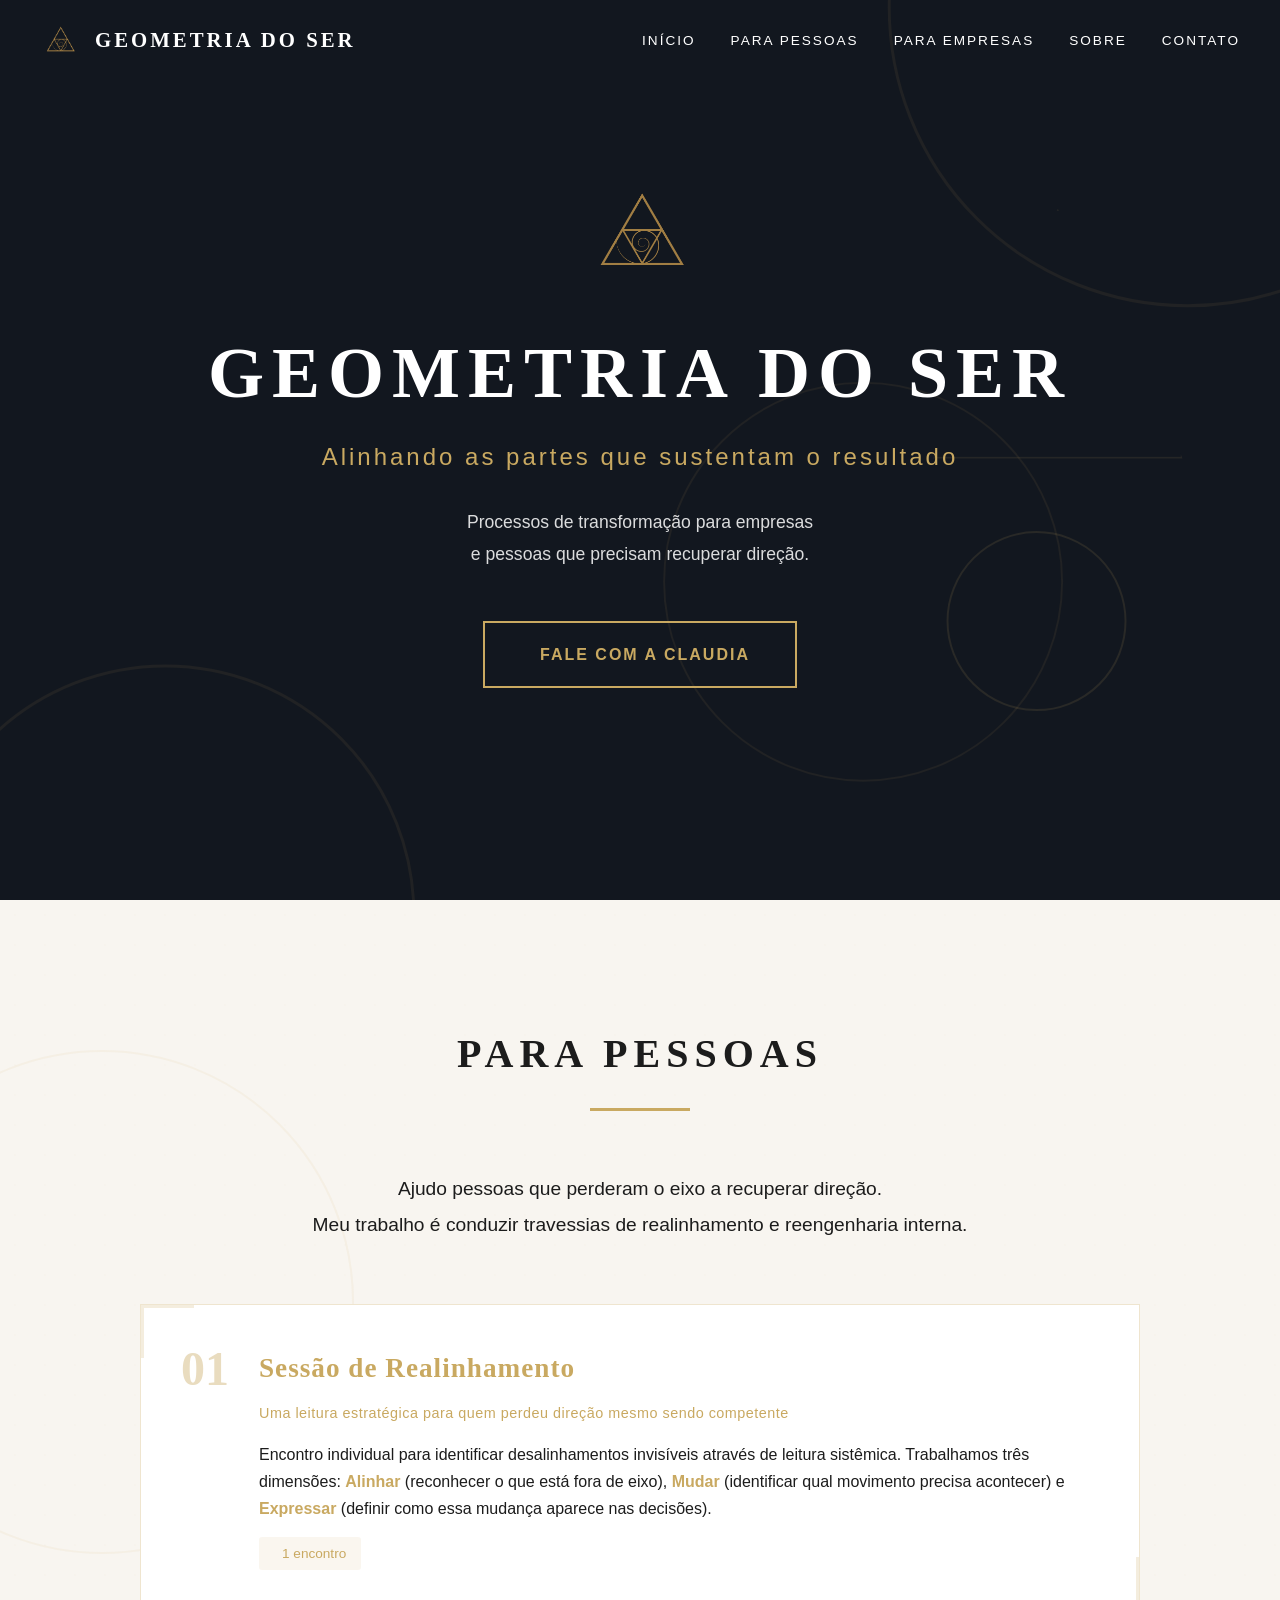
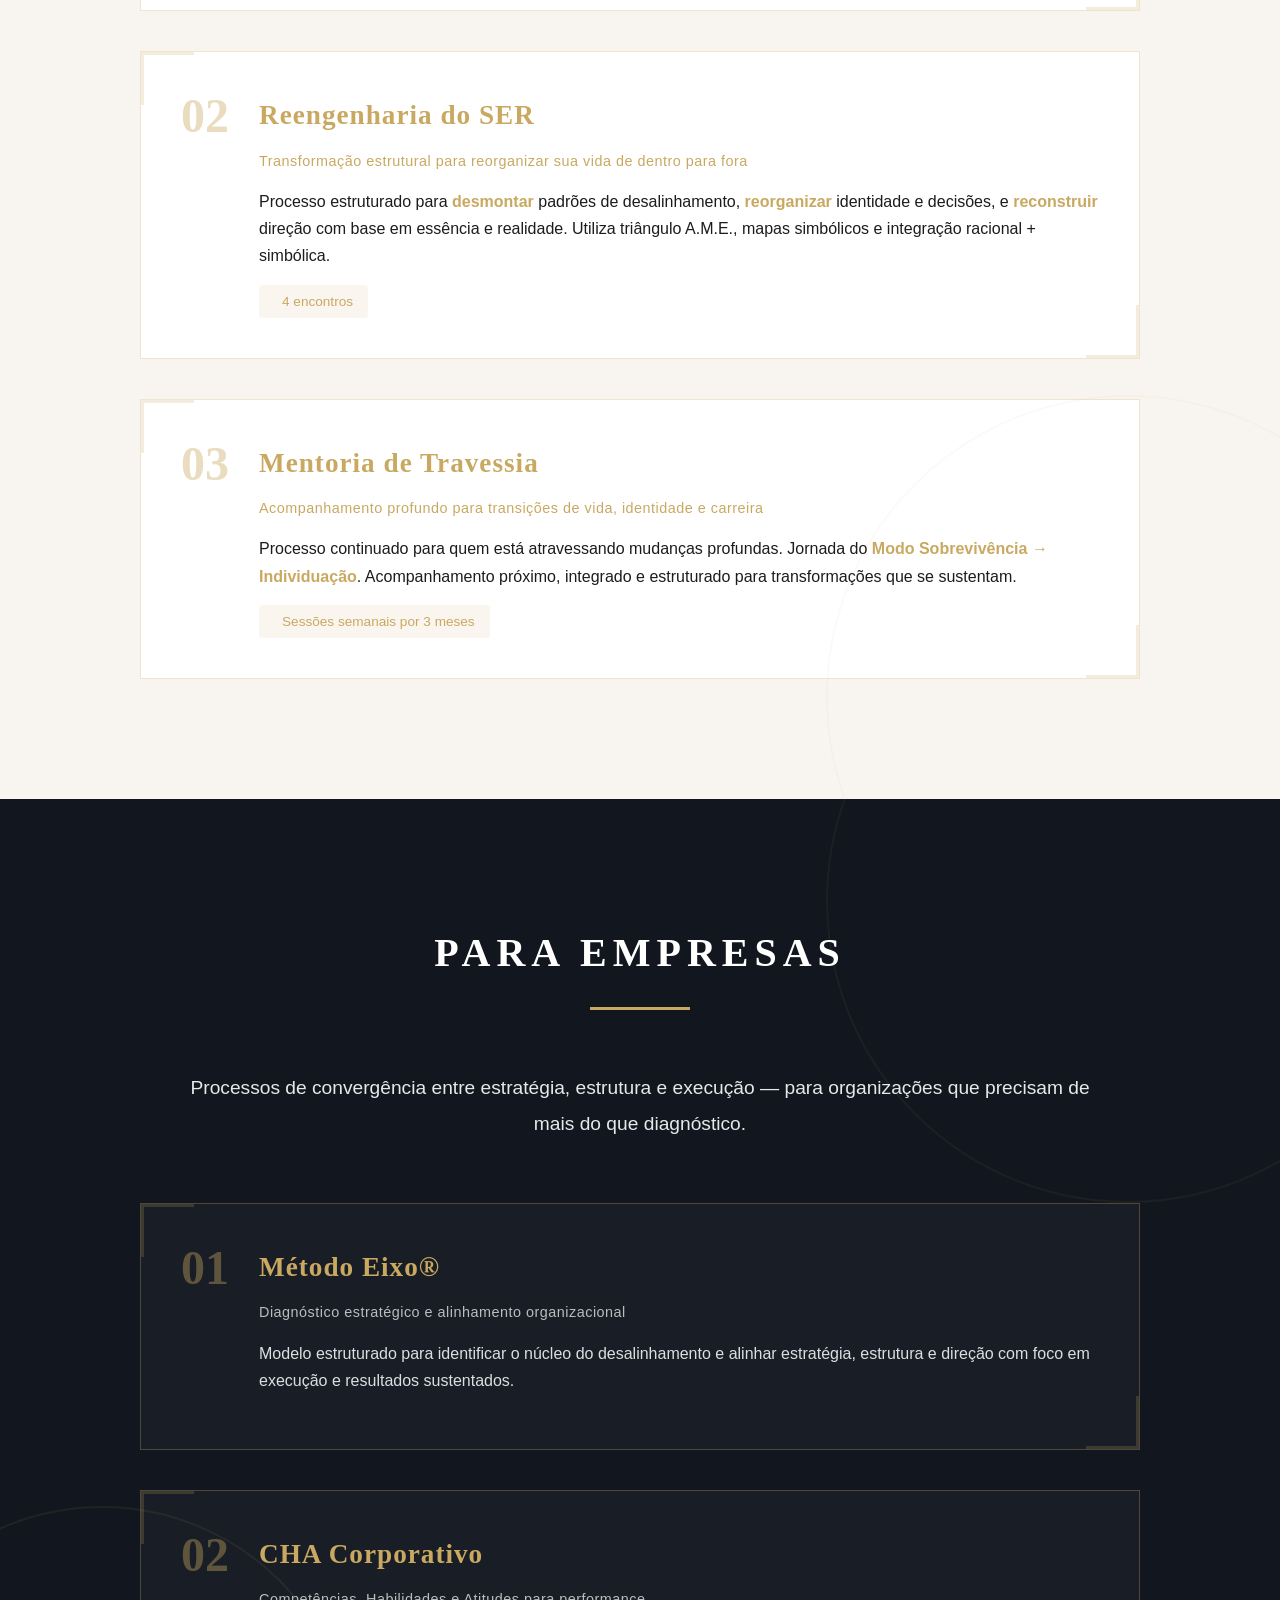
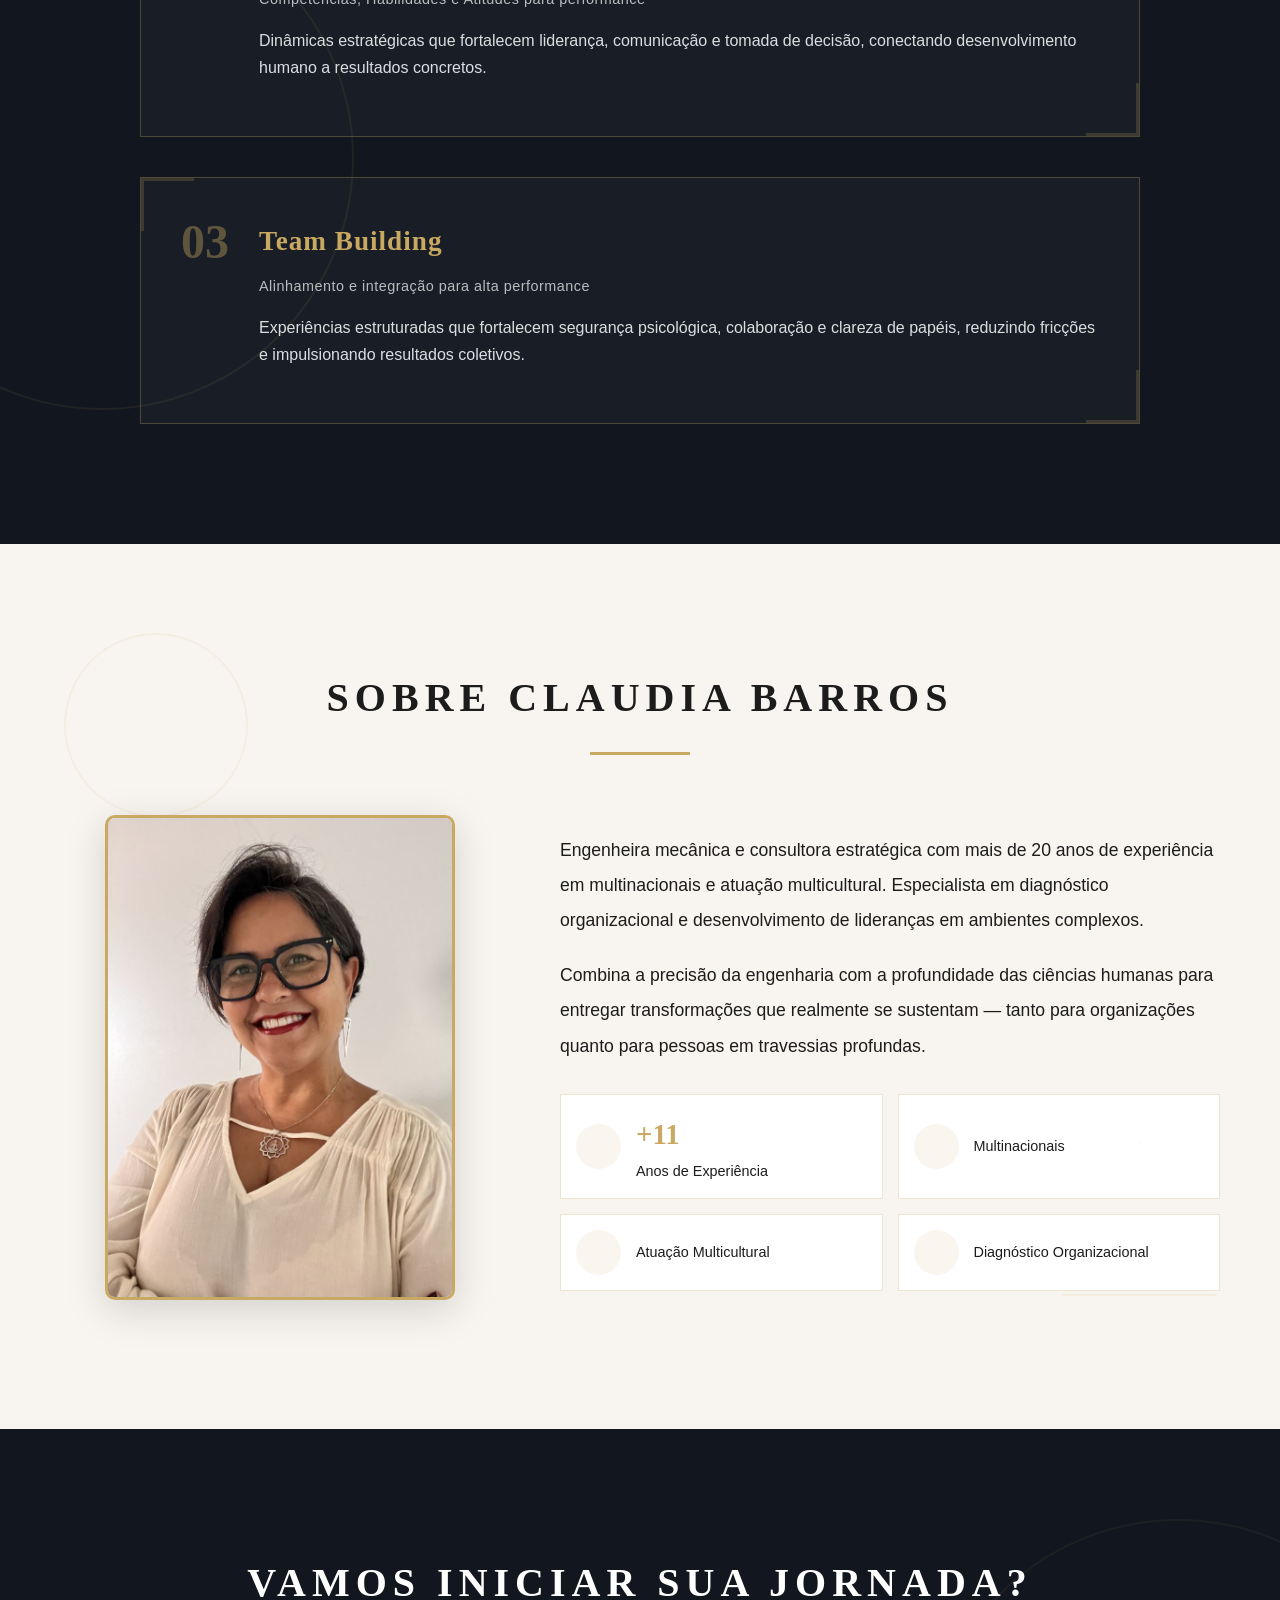
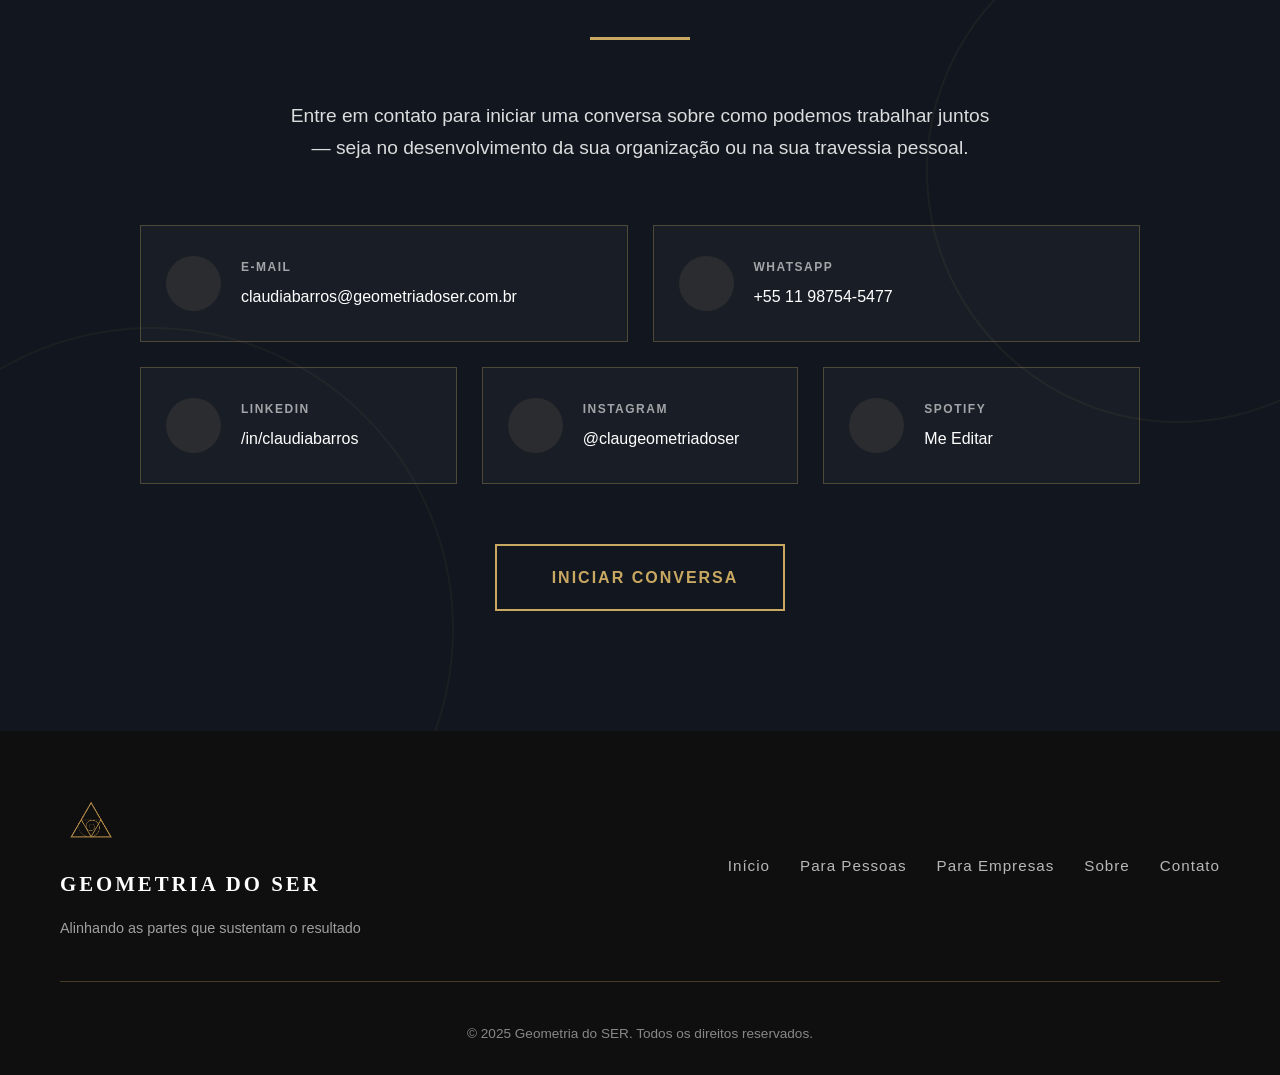
==== commit 1896cf2b: "Update index.html" ====
--- a/index.html
+++ b/index.html
@@ -125,7 +125,7 @@
                 <span></span>
             </button>
             <ul class="nav-menu" id="navMenu">
-                <li><a href="https://oihsspkc.gensparkspace.com/#inicio" class="nav-link">INÍCIO</a></li>
+                <li><a href="https://oihsspkc.gensparkspace.com/index.html" class="nav-link">INÍCIO</a></li>
                 <li><a href="https://oihsspkc.gensparkspace.com/#para-pessoas" class="nav-link">PARA PESSOAS</a></li>
                 <li><a href="https://oihsspkc.gensparkspace.com/#para-empresas" class="nav-link">PARA EMPRESAS</a></li>
                 <li><a href="https://oihsspkc.gensparkspace.com/#sobre" class="nav-link">SOBRE</a></li>
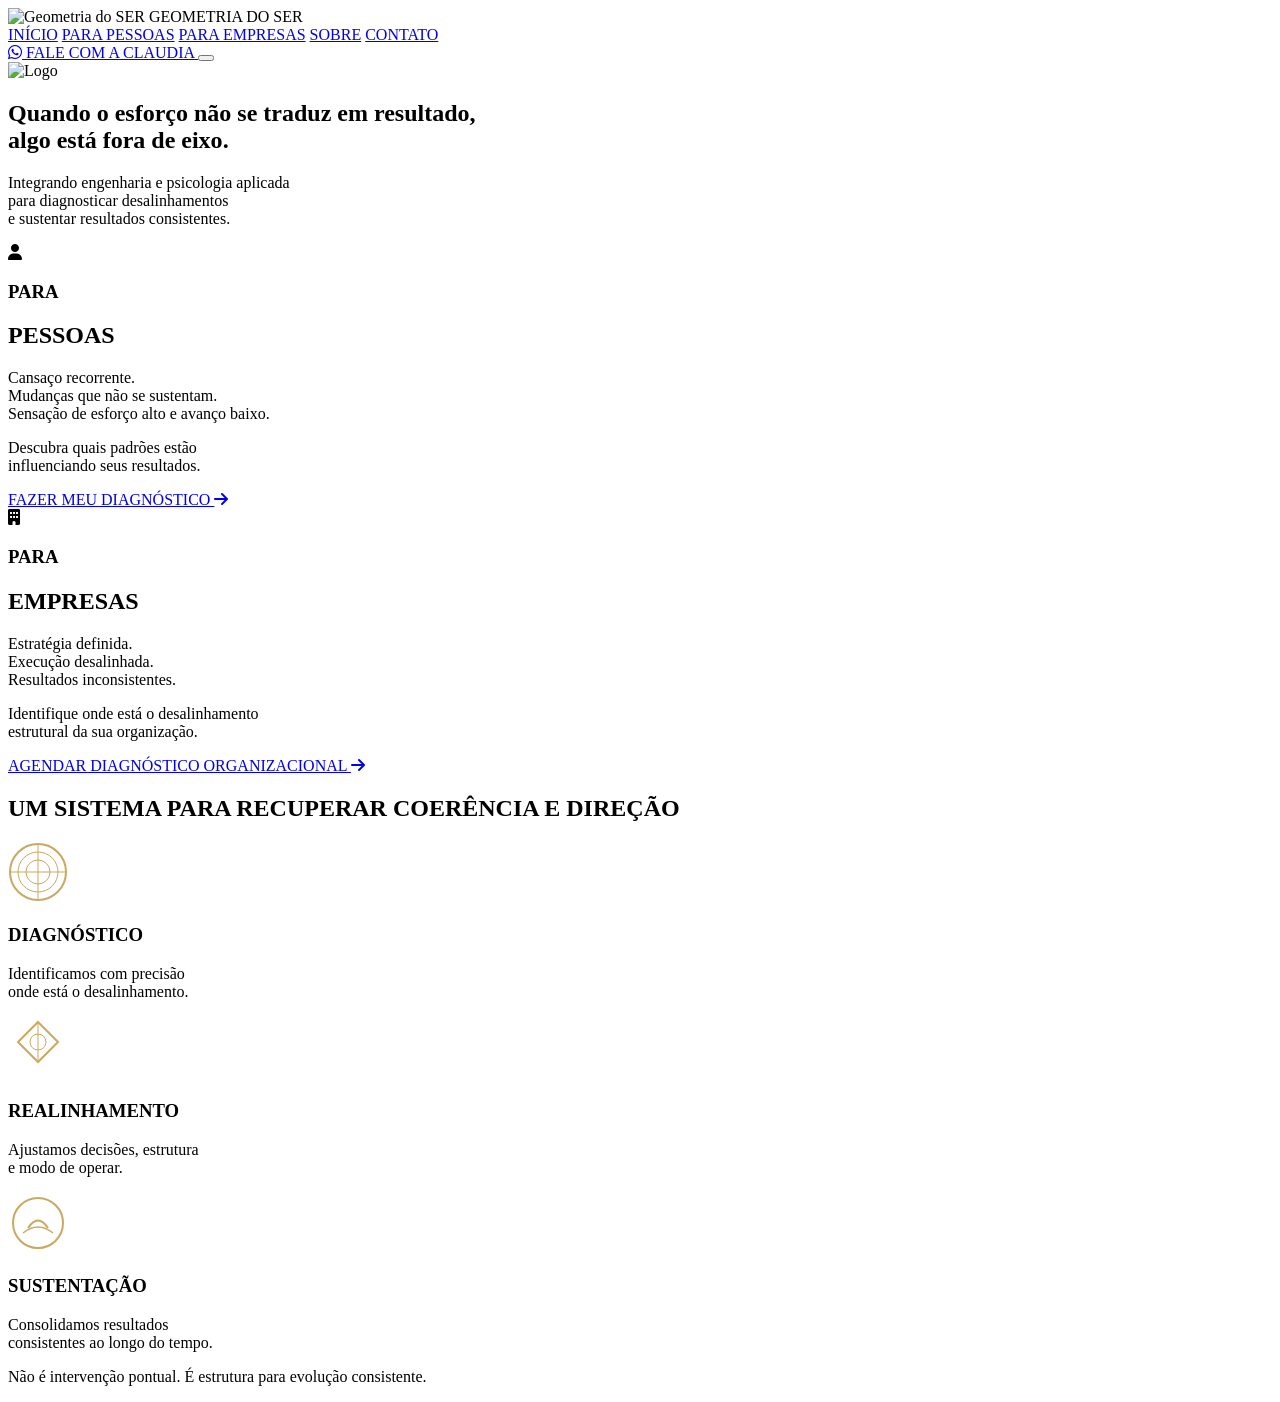
==== commit 1084150a: "Update index.html" ====
--- a/index.html
+++ b/index.html
@@ -1,453 +1,194 @@
 <!DOCTYPE html>
-<!-- saved from url=(0035)https://oihsspkc.gensparkspace.com/ -->
-<html lang="pt-BR" style="visibility: visible;"><head><meta http-equiv="Content-Type" content="text/html; charset=UTF-8">
-    
+<html lang="pt-BR">
+<head>
+    <meta charset="UTF-8">
     <meta name="viewport" content="width=device-width, initial-scale=1.0">
-    <meta name="description" content="Geometria do SER - Alinhando as partes que sustentam o resultado. Processos de transformação para empresas e pessoas que precisam recuperar direção.">
-    <title>Geometria do SER | Consultoria Estratégica e Desenvolvimento Pessoal</title>
+    <meta name="description" content="Geometria do SER - Integrando engenharia e psicologia aplicada para diagnosticar desalinhamentos e sustentar resultados consistentes.">
+    <title>Geometria do SER | Diagnóstico e Realinhamento</title>
     
     <!-- Google Fonts -->
-    <link rel="preconnect" href="https://fonts.googleapis.com/">
-    <link rel="preconnect" href="https://fonts.gstatic.com/" crossorigin="">
-    <link href="./Geometria do SER _ Consultoria Estratégica e Desenvolvimento Pessoal_files/css2" rel="stylesheet">
+    <link rel="preconnect" href="https://fonts.googleapis.com">
+    <link rel="preconnect" href="https://fonts.gstatic.com" crossorigin>
+    <link href="https://fonts.googleapis.com/css2?family=Playfair+Display:wght@400;500;600&family=Inter:wght@300;400;500;600;700&display=swap" rel="stylesheet">
     
     <!-- Font Awesome -->
-    <link rel="stylesheet" href="./Geometria do SER _ Consultoria Estratégica e Desenvolvimento Pessoal_files/all.min.css">
+    <link rel="stylesheet" href="https://cdn.jsdelivr.net/npm/@fortawesome/fontawesome-free@6.4.0/css/all.min.css">
     
     <!-- CSS -->
-    <link rel="stylesheet" href="./Geometria do SER _ Consultoria Estratégica e Desenvolvimento Pessoal_files/style.css">
-    <link rel="stylesheet" href="./Geometria do SER _ Consultoria Estratégica e Desenvolvimento Pessoal_files/secoes-separadas.css">
-<style>
-    /* Animações AOS */
-    .aos-init {
-        opacity: 0;
-        transform: translateY(30px);
-        transition: opacity 0.6s ease, transform 0.6s ease;
-    }
-    
-    .aos-animate {
-        opacity: 1;
-        transform: translateY(0);
-    }
-    
-    /* Fade in inicial */
-    body {
-        opacity: 0;
-        transition: opacity 0.5s ease;
-    }
-    
-    body.loaded {
-        opacity: 1;
-    }
-    
-    /* Botão voltar ao topo */
-    .back-to-top {
-        position: fixed;
-        bottom: 30px;
-        right: 30px;
-        width: 50px;
-        height: 50px;
-        background-color: #C8A97E;
-        color: #1C1C1C;
-        border: none;
-        border-radius: 50%;
-        font-size: 1.2rem;
-        cursor: pointer;
-        opacity: 0;
-        visibility: hidden;
-        transition: all 0.3s ease;
-        z-index: 999;
-        box-shadow: 0 5px 20px rgba(200, 169, 126, 0.3);
-    }
-    
-    .back-to-top.visible {
-        opacity: 1;
-        visibility: visible;
-    }
-    
-    .back-to-top:hover {
-        background-color: #8B6F47;
-        transform: translateY(-5px);
-        box-shadow: 0 8px 25px rgba(200, 169, 126, 0.4);
-    }
-    
-    /* Active link */
-    .nav-link.active {
-        color: #C8A97E;
-    }
-    
-    /* Transições suaves para parallax */
-    .produto-card,
-    .badge-item,
-    .contato-card {
-        transition: all 0.3s ease;
-    }
-    
-    /* Animação de delay para elementos com data-aos */
-    [data-aos-delay="100"] {
-        transition-delay: 0.1s;
-    }
-    
-    [data-aos-delay="200"] {
-        transition-delay: 0.2s;
-    }
-    
-    [data-aos-delay="300"] {
-        transition-delay: 0.3s;
-    }
-    
-    [data-aos-delay="400"] {
-        transition-delay: 0.4s;
-    }
-    
-    /* Responsividade do botão voltar ao topo */
-    @media (max-width: 768px) {
-        .back-to-top {
-            width: 45px;
-            height: 45px;
-            bottom: 20px;
-            right: 20px;
-            font-size: 1rem;
-        }
-    }
-</style></head>
-<body class="loaded">
-    <!-- Navigation -->
-    <nav class="navbar" id="navbar">
-        <div class="container-nav">
-            <div class="nav-brand">
-                <img src="./Geometria do SER _ Consultoria Estratégica e Desenvolvimento Pessoal_files/logo-geometria-do-ser.png" alt="Geometria do SER" class="nav-logo">
-                <span class="logo-text">GEOMETRIA DO SER</span>
+    <link rel="stylesheet" href="css/style-new.css">
+</head>
+<body>
+    <!-- Header -->
+    <header class="header">
+        <div class="container-header">
+            <div class="brand">
+                <img src="images/logo-geometria-do-ser.png" alt="Geometria do SER" class="brand-logo">
+                <span class="brand-text">GEOMETRIA DO SER</span>
             </div>
-            <button class="nav-toggle" id="navToggle" aria-label="Toggle navigation">
+            <nav class="nav">
+                <a href="#inicio" class="nav-link">INÍCIO</a>
+                <a href="#para-pessoas" class="nav-link">PARA PESSOAS</a>
+                <a href="#para-empresas" class="nav-link">PARA EMPRESAS</a>
+                <a href="#sobre" class="nav-link">SOBRE</a>
+                <a href="#contato" class="nav-link">CONTATO</a>
+            </nav>
+            <a href="https://wa.me/5511987545477" class="btn-header" target="_blank">
+                <i class="fab fa-whatsapp"></i> FALE COM A CLAUDIA
+            </a>
+            <button class="mobile-toggle" id="mobileToggle">
                 <span></span>
                 <span></span>
                 <span></span>
             </button>
-            <ul class="nav-menu" id="navMenu">
-                <li><a href="https://oihsspkc.gensparkspace.com/index.html" class="nav-link">INÍCIO</a></li>
-                <li><a href="https://oihsspkc.gensparkspace.com/#para-pessoas" class="nav-link">PARA PESSOAS</a></li>
-                <li><a href="https://oihsspkc.gensparkspace.com/#para-empresas" class="nav-link">PARA EMPRESAS</a></li>
-                <li><a href="https://oihsspkc.gensparkspace.com/#sobre" class="nav-link">SOBRE</a></li>
-                <li><a href="https://oihsspkc.gensparkspace.com/#contato" class="nav-link">CONTATO</a></li>
-            </ul>
         </div>
-    </nav>
+    </header>
 
     <!-- Hero Section -->
-    <section id="inicio" class="hero">
-        <div class="geometric-bg">
-            <div class="geo-shape shape-1" style="transform: translate(7.7029px, 7.21574px);"></div>
-            <div class="geo-shape shape-2" style="transform: translate(15.4058px, 14.4315px);"></div>
-            <div class="geo-shape shape-3" style="transform: translate(23.1087px, 21.6472px);"></div>
-            <div class="geo-shape shape-4" style="transform: translate(30.8116px, 28.863px);"></div>
-            <div class="geo-shape shape-5" style="transform: translate(38.5145px, 36.0787px);"></div>
+    <section id="inicio" class="hero-section">
+        <div class="geometric-decorations">
+            <div class="geo-circle geo-circle-1"></div>
+            <div class="geo-circle geo-circle-2"></div>
+            <div class="geo-arc geo-arc-1"></div>
+            <div class="geo-arc geo-arc-2"></div>
         </div>
-        <div class="container">
-            <div class="hero-content">
-                <div class="hero-logo">
-                    <img src="./Geometria do SER _ Consultoria Estratégica e Desenvolvimento Pessoal_files/logo-geometria-do-ser.png" alt="Geometria do SER" class="hero-logo-img">
+        <div class="container-hero">
+            <div class="hero-logo">
+                <img src="images/logo-geometria-do-ser.png" alt="Logo" class="logo-symbol">
+            </div>
+            <h1 class="hero-title">
+                Quando o esforço não se traduz em resultado,<br>
+                algo está <span class="highlight">fora de eixo</span>.
+            </h1>
+            <p class="hero-subtitle">
+                Integrando engenharia e psicologia aplicada<br>
+                para diagnosticar desalinhamentos<br>
+                e sustentar resultados consistentes.
+            </p>
+        </div>
+    </section>
+
+    <!-- Seção Dividida: Para Pessoas | Para Empresas -->
+    <section class="dual-section">
+        <div class="container-dual">
+            <!-- Para Pessoas -->
+            <div class="dual-column">
+                <div class="icon-circle">
+                    <i class="fas fa-user"></i>
                 </div>
-                <h1 class="hero-title aos-init aos-animate" data-aos="fade-up">GEOMETRIA DO SER</h1>
-                <p class="hero-subtitle aos-init aos-animate" data-aos="fade-up" data-aos-delay="100">Alinhando as partes que sustentam o resultado</p>
-                <p class="hero-description aos-init aos-animate" data-aos="fade-up" data-aos-delay="200">
-                    Processos de transformação para empresas<br>
-                    e pessoas que precisam recuperar direção.
-                </p>
-                <div class="hero-cta aos-init aos-animate" data-aos="fade-up" data-aos-delay="300">
-                    <a href="https://wa.me/5511987545477" class="btn btn-primary" target="_blank">
-                        <i class="fab fa-whatsapp"></i> Fale com a Claudia
+                <h3 class="dual-label">PARA</h3>
+                <h2 class="dual-title">PESSOAS</h2>
+                <div class="dual-content">
+                    <p class="dual-description">
+                        Cansaço recorrente.<br>
+                        Mudanças que não se sustentam.<br>
+                        Sensação de esforço alto e avanço baixo.
+                    </p>
+                    <div class="dual-divider"></div>
+                    <p class="dual-cta-text">
+                        Descubra quais padrões estão<br>
+                        influenciando seus resultados.
+                    </p>
+                    <a href="https://engenhariapp.geometriadoser.com.br/engenhariapp" class="btn-dual" target="_blank">
+                        FAZER MEU DIAGNÓSTICO <i class="fas fa-arrow-right"></i>
                     </a>
                 </div>
-                <div class="hero-scroll">
-                    <a href="https://oihsspkc.gensparkspace.com/#solucoes-split" class="scroll-indicator">
-                        <i class="fas fa-chevron-down"></i>
+            </div>
+
+            <!-- Divisor Central -->
+            <div class="center-divider">
+                <div class="divider-icon"></div>
+            </div>
+
+            <!-- Para Empresas -->
+            <div class="dual-column">
+                <div class="icon-circle">
+                    <i class="fas fa-building"></i>
+                </div>
+                <h3 class="dual-label">PARA</h3>
+                <h2 class="dual-title">EMPRESAS</h2>
+                <div class="dual-content">
+                    <p class="dual-description">
+                        Estratégia definida.<br>
+                        Execução desalinhada.<br>
+                        Resultados inconsistentes.
+                    </p>
+                    <div class="dual-divider"></div>
+                    <p class="dual-cta-text">
+                        Identifique onde está o desalinhamento<br>
+                        estrutural da sua organização.
+                    </p>
+                    <a href="https://wa.me/5511987545477" class="btn-dual" target="_blank">
+                        AGENDAR DIAGNÓSTICO ORGANIZACIONAL <i class="fas fa-arrow-right"></i>
                     </a>
                 </div>
             </div>
         </div>
     </section>
 
-    <!-- Seção Para Pessoas (PF) -->
-    <section id="para-pessoas" class="para-pessoas">
-        <div class="container">
-            <div class="section-header">
-                <h2 class="section-title">PARA PESSOAS</h2>
-                <div class="title-divider"></div>
-            </div>
+    <!-- Seção Sistema -->
+    <section class="sistema-section">
+        <div class="container-sistema">
+            <h2 class="sistema-title">UM SISTEMA PARA RECUPERAR COERÊNCIA E DIREÇÃO</h2>
             
-            <div class="secao-intro aos-init" data-aos="fade-up">
-                <p class="secao-tagline">
-                    Ajudo pessoas que perderam o eixo a recuperar direção.<br>
-                    Meu trabalho é conduzir travessias de realinhamento e reengenharia interna.
-                </p>
+            <div class="sistema-grid">
+                <!-- Diagnóstico -->
+                <div class="sistema-item">
+                    <div class="sistema-icon">
+                        <svg width="60" height="60" viewBox="0 0 60 60" fill="none">
+                            <circle cx="30" cy="30" r="28" stroke="#C9A961" stroke-width="2"/>
+                            <circle cx="30" cy="30" r="20" stroke="#C9A961" stroke-width="1"/>
+                            <circle cx="30" cy="30" r="12" stroke="#C9A961" stroke-width="1"/>
+                            <line x1="30" y1="2" x2="30" y2="58" stroke="#C9A961" stroke-width="1"/>
+                            <line x1="2" y1="30" x2="58" y2="30" stroke="#C9A961" stroke-width="1"/>
+                        </svg>
+                    </div>
+                    <h3 class="sistema-item-title">DIAGNÓSTICO</h3>
+                    <p class="sistema-item-text">
+                        Identificamos com precisão<br>
+                        onde está o desalinhamento.
+                    </p>
+                </div>
+
+                <!-- Realinhamento -->
+                <div class="sistema-item">
+                    <div class="sistema-icon">
+                        <svg width="60" height="60" viewBox="0 0 60 60" fill="none">
+                            <path d="M30 5 L50 25 L30 45 L10 25 Z" stroke="#C9A961" stroke-width="2" fill="none"/>
+                            <circle cx="30" cy="25" r="8" stroke="#C9A961" stroke-width="1"/>
+                            <line x1="30" y1="5" x2="30" y2="45" stroke="#C9A961" stroke-width="1"/>
+                        </svg>
+                    </div>
+                    <h3 class="sistema-item-title">REALINHAMENTO</h3>
+                    <p class="sistema-item-text">
+                        Ajustamos decisões, estrutura<br>
+                        e modo de operar.
+                    </p>
+                </div>
+
+                <!-- Sustentação -->
+                <div class="sistema-item">
+                    <div class="sistema-icon">
+                        <svg width="60" height="60" viewBox="0 0 60 60" fill="none">
+                            <circle cx="30" cy="30" r="25" stroke="#C9A961" stroke-width="2"/>
+                            <path d="M20 35 Q30 20 40 35" stroke="#C9A961" stroke-width="2" fill="none"/>
+                            <path d="M15 40 Q30 28 45 40" stroke="#C9A961" stroke-width="1.5" fill="none"/>
+                        </svg>
+                    </div>
+                    <h3 class="sistema-item-title">SUSTENTAÇÃO</h3>
+                    <p class="sistema-item-text">
+                        Consolidamos resultados<br>
+                        consistentes ao longo do tempo.
+                    </p>
+                </div>
             </div>
 
-            <div class="produtos-grid-vertical">
-                <!-- Produto PF 01 -->
-                <div class="produto-card-vertical aos-init" data-aos="fade-up" data-aos-delay="100">
-                    <div class="produto-number">01</div>
-                    <div class="produto-content">
-                        <h3 class="produto-title">Sessão de Realinhamento</h3>
-                        <p class="produto-subtitle">Uma leitura estratégica para quem perdeu direção mesmo sendo competente</p>
-                        <p class="produto-description">
-                            Encontro individual para identificar desalinhamentos invisíveis através de leitura sistêmica. Trabalhamos três dimensões: <strong>Alinhar</strong> (reconhecer o que está fora de eixo), <strong>Mudar</strong> (identificar qual movimento precisa acontecer) e <strong>Expressar</strong> (definir como essa mudança aparece nas decisões).
-                        </p>
-                        <div class="produto-meta">
-                            <span class="meta-item"><i class="fas fa-clock"></i> 1 encontro</span>
-                        </div>
-                    </div>
-                </div>
-
-                <!-- Produto PF 02 -->
-                <div class="produto-card-vertical aos-init" data-aos="fade-up" data-aos-delay="200">
-                    <div class="produto-number">02</div>
-                    <div class="produto-content">
-                        <h3 class="produto-title">Reengenharia do SER</h3>
-                        <p class="produto-subtitle">Transformação estrutural para reorganizar sua vida de dentro para fora</p>
-                        <p class="produto-description">
-                            Processo estruturado para <strong>desmontar</strong> padrões de desalinhamento, <strong>reorganizar</strong> identidade e decisões, e <strong>reconstruir</strong> direção com base em essência e realidade. Utiliza triângulo A.M.E., mapas simbólicos e integração racional + simbólica.
-                        </p>
-                        <div class="produto-meta">
-                            <span class="meta-item"><i class="fas fa-clock"></i> 4 encontros</span>
-                        </div>
-                    </div>
-                </div>
-
-                <!-- Produto PF 03 -->
-                <div class="produto-card-vertical aos-init" data-aos="fade-up" data-aos-delay="300">
-                    <div class="produto-number">03</div>
-                    <div class="produto-content">
-                        <h3 class="produto-title">Mentoria de Travessia</h3>
-                        <p class="produto-subtitle">Acompanhamento profundo para transições de vida, identidade e carreira</p>
-                        <p class="produto-description">
-                            Processo continuado para quem está atravessando mudanças profundas. Jornada do <strong>Modo Sobrevivência → Individuação</strong>. Acompanhamento próximo, integrado e estruturado para transformações que se sustentam.
-                        </p>
-                        <div class="produto-meta">
-                            <span class="meta-item"><i class="fas fa-calendar-alt"></i> Sessões semanais por 3 meses</span>
-                        </div>
-                    </div>
-                </div>
-            </div>
+            <p class="sistema-footer">
+                Não é intervenção pontual. É estrutura para evolução consistente.
+            </p>
         </div>
     </section>
 
-    <!-- Seção Para Empresas (PJ) -->
-    <section id="para-empresas" class="para-empresas">
-        <div class="container">
-            <div class="section-header">
-                <h2 class="section-title">PARA EMPRESAS</h2>
-                <div class="title-divider"></div>
-            </div>
-            
-            <div class="secao-intro aos-init" data-aos="fade-up">
-                <p class="secao-tagline">
-                    Processos de convergência entre estratégia, estrutura e execução — para organizações que precisam de mais do que diagnóstico.
-                </p>
-            </div>
-
-            <div class="produtos-grid-vertical">
-                <!-- Produto PJ 01 -->
-                <div class="produto-card-vertical aos-init" data-aos="fade-up" data-aos-delay="100">
-                    <div class="produto-number">01</div>
-                    <div class="produto-content">
-                        <h3 class="produto-title">Método Eixo®</h3>
-                        <p class="produto-subtitle">Diagnóstico estratégico e alinhamento organizacional</p>
-                        <p class="produto-description">
-                            Modelo estruturado para identificar o núcleo do desalinhamento e alinhar estratégia, estrutura e direção com foco em execução e resultados sustentados.
-                        </p>
-                        <div class="produto-icon">
-                            <i class="fas fa-crosshairs"></i>
-                        </div>
-                    </div>
-                </div>
-
-                <!-- Produto PJ 02 -->
-                <div class="produto-card-vertical aos-init" data-aos="fade-up" data-aos-delay="200">
-                    <div class="produto-number">02</div>
-                    <div class="produto-content">
-                        <h3 class="produto-title">CHA Corporativo</h3>
-                        <p class="produto-subtitle">Competências, Habilidades e Atitudes para performance</p>
-                        <p class="produto-description">
-                            Dinâmicas estratégicas que fortalecem liderança, comunicação e tomada de decisão, conectando desenvolvimento humano a resultados concretos.
-                        </p>
-                        <div class="produto-icon">
-                            <i class="fas fa-users-gear"></i>
-                        </div>
-                    </div>
-                </div>
-
-                <!-- Produto PJ 03 -->
-                <div class="produto-card-vertical aos-init" data-aos="fade-up" data-aos-delay="300">
-                    <div class="produto-number">03</div>
-                    <div class="produto-content">
-                        <h3 class="produto-title">Team Building</h3>
-                        <p class="produto-subtitle">Alinhamento e integração para alta performance</p>
-                        <p class="produto-description">
-                            Experiências estruturadas que fortalecem segurança psicológica, colaboração e clareza de papéis, reduzindo fricções e impulsionando resultados coletivos.
-                        </p>
-                        <div class="produto-icon">
-                            <i class="fas fa-people-group"></i>
-                        </div>
-                    </div>
-                </div>
-            </div>
-        </div>
-    </section>
-
-    <!-- Sobre Claudia Barros -->
-    <section id="sobre" class="sobre">
-        <div class="container">
-            <div class="section-header">
-                <h2 class="section-title">SOBRE CLAUDIA BARROS</h2>
-                <div class="title-divider"></div>
-            </div>
-            <div class="sobre-content">
-                <div class="sobre-image aos-init" data-aos="fade-right">
-                    <img src="./Geometria do SER _ Consultoria Estratégica e Desenvolvimento Pessoal_files/claudia-barros.jpg" alt="Claudia Barros" class="claudia-photo">
-                </div>
-                <div class="sobre-text aos-init" data-aos="fade-left">
-                    <p>
-                        Engenheira mecânica e consultora estratégica com mais de 20 anos de experiência em multinacionais e atuação multicultural. Especialista em diagnóstico organizacional e desenvolvimento de lideranças em ambientes complexos.
-                    </p>
-                    <p>
-                        Combina a precisão da engenharia com a profundidade das ciências humanas para entregar transformações que realmente se sustentam — tanto para organizações quanto para pessoas em travessias profundas.
-                    </p>
-                    <div class="sobre-badges">
-                        <div class="badge-item">
-                            <div class="badge-icon">
-                                <i class="fas fa-award"></i>
-                            </div>
-                            <div class="badge-text">
-                                <span class="badge-number">+20</span>
-                                <span class="badge-label">Anos de Experiência</span>
-                            </div>
-                        </div>
-                        <div class="badge-item">
-                            <div class="badge-icon">
-                                <i class="fas fa-globe"></i>
-                            </div>
-                            <div class="badge-text">
-                                <span class="badge-label">Multinacionais</span>
-                            </div>
-                        </div>
-                        <div class="badge-item">
-                            <div class="badge-icon">
-                                <i class="fas fa-users"></i>
-                            </div>
-                            <div class="badge-text">
-                                <span class="badge-label">Atuação Multicultural</span>
-                            </div>
-                        </div>
-                        <div class="badge-item">
-                            <div class="badge-icon">
-                                <i class="fas fa-chart-line"></i>
-                            </div>
-                            <div class="badge-text">
-                                <span class="badge-label">Diagnóstico Organizacional</span>
-                            </div>
-                        </div>
-                    </div>
-                </div>
-            </div>
-        </div>
-    </section>
-
-    <!-- Contato -->
-    <section id="contato" class="contato">
-        <div class="container">
-            <div class="section-header">
-                <h2 class="section-title">VAMOS INICIAR SUA JORNADA?</h2>
-                <div class="title-divider"></div>
-            </div>
-            <div class="contato-content">
-                <p class="contato-text">
-                    Entre em contato para iniciar uma conversa sobre como podemos trabalhar juntos — seja no desenvolvimento da sua organização ou na sua travessia pessoal.
-                </p>
-                <div class="contato-methods">
-                    <div class="contato-row-top">
-                        <a href="mailto:claudiabarros@geometriadoser.com.br" class="contato-card aos-init" data-aos="fade-up" data-aos-delay="100">
-                            <div class="contato-icon">
-                                <i class="fas fa-envelope"></i>
-                            </div>
-                            <div class="contato-info">
-                                <span class="contato-label">E-MAIL</span>
-                                <span class="contato-value">claudiabarros@geometriadoser.com.br</span>
-                            </div>
-                        </a>
-                        <a href="https://wa.me/5511987545477" class="contato-card aos-init" target="_blank" data-aos="fade-up" data-aos-delay="200">
-                            <div class="contato-icon">
-                                <i class="fab fa-whatsapp"></i>
-                            </div>
-                            <div class="contato-info">
-                                <span class="contato-label">WHATSAPP</span>
-                                <span class="contato-value">+55 11 98754-5477</span>
-                            </div>
-                        </a>
-                    </div>
-                    <div class="contato-row-bottom">
-                        <a href="https://www.linkedin.com/in/claudiabarros/" class="contato-card aos-init" target="_blank" data-aos="fade-up" data-aos-delay="300">
-                            <div class="contato-icon">
-                                <i class="fab fa-linkedin"></i>
-                            </div>
-                            <div class="contato-info">
-                                <span class="contato-label">LINKEDIN</span>
-                                <span class="contato-value">/in/claudiabarros</span>
-                            </div>
-                        </a>
-                        <a href="https://www.instagram.com/claugeometriadoser" class="contato-card aos-init" target="_blank" data-aos="fade-up" data-aos-delay="400">
-                            <div class="contato-icon">
-                                <i class="fab fa-instagram"></i>
-                            </div>
-                            <div class="contato-info">
-                                <span class="contato-label">INSTAGRAM</span>
-                                <span class="contato-value">@claugeometriadoser</span>
-                            </div>
-                        </a>
-                        <a href="https://open.spotify.com/show/2YXWbjqoFBL9DDLHRI00Aw?si=1566178c64634053" class="contato-card aos-init" target="_blank" data-aos="fade-up" data-aos-delay="500">
-                            <div class="contato-icon">
-                                <i class="fab fa-spotify"></i>
-                            </div>
-                            <div class="contato-info">
-                                <span class="contato-label">SPOTIFY</span>
-                                <span class="contato-value">Me Editar</span>
-                            </div>
-                        </a>
-                    </div>
-                </div>
-                <div class="contato-cta aos-init" data-aos="fade-up" data-aos-delay="500">
-                    <a href="https://wa.me/5511987545477" class="btn btn-primary" target="_blank">
-                        <i class="fab fa-whatsapp"></i> Iniciar Conversa
-                    </a>
-                </div>
-            </div>
-        </div>
-    </section>
-
-    <!-- Footer -->
-    <footer class="footer">
-        <div class="container">
-            <div class="footer-content">
-                <div class="footer-brand">
-                    <img src="./Geometria do SER _ Consultoria Estratégica e Desenvolvimento Pessoal_files/logo-geometria-do-ser.png" alt="Geometria do SER" class="footer-logo">
-                    <h3>GEOMETRIA DO SER</h3>
-                    <p>Alinhando as partes que sustentam o resultado</p>
-                </div>
-                <div class="footer-links">
-                    <a href="https://oihsspkc.gensparkspace.com/#inicio">Início</a>
-                    <a href="https://oihsspkc.gensparkspace.com/#para-pessoas">Para Pessoas</a>
-                    <a href="https://oihsspkc.gensparkspace.com/#para-empresas">Para Empresas</a>
-                    <a href="https://oihsspkc.gensparkspace.com/#sobre">Sobre</a>
-                    <a href="https://oihsspkc.gensparkspace.com/#contato">Contato</a>
-                </div>
-            </div>
-            <div class="footer-bottom">
-                <p>© 2025 Geometria do SER. Todos os direitos reservados.</p>
-            </div>
-        </div>
-    </footer>
-
     <!-- JavaScript -->
-    <script src="./Geometria do SER _ Consultoria Estratégica e Desenvolvimento Pessoal_files/script.js"></script>
-
-<button class="back-to-top" aria-label="Voltar ao topo"><i class="fas fa-chevron-up"></i></button></body></html>
+    <script src="js/script-new.js"></script>
+</body>
+</html>
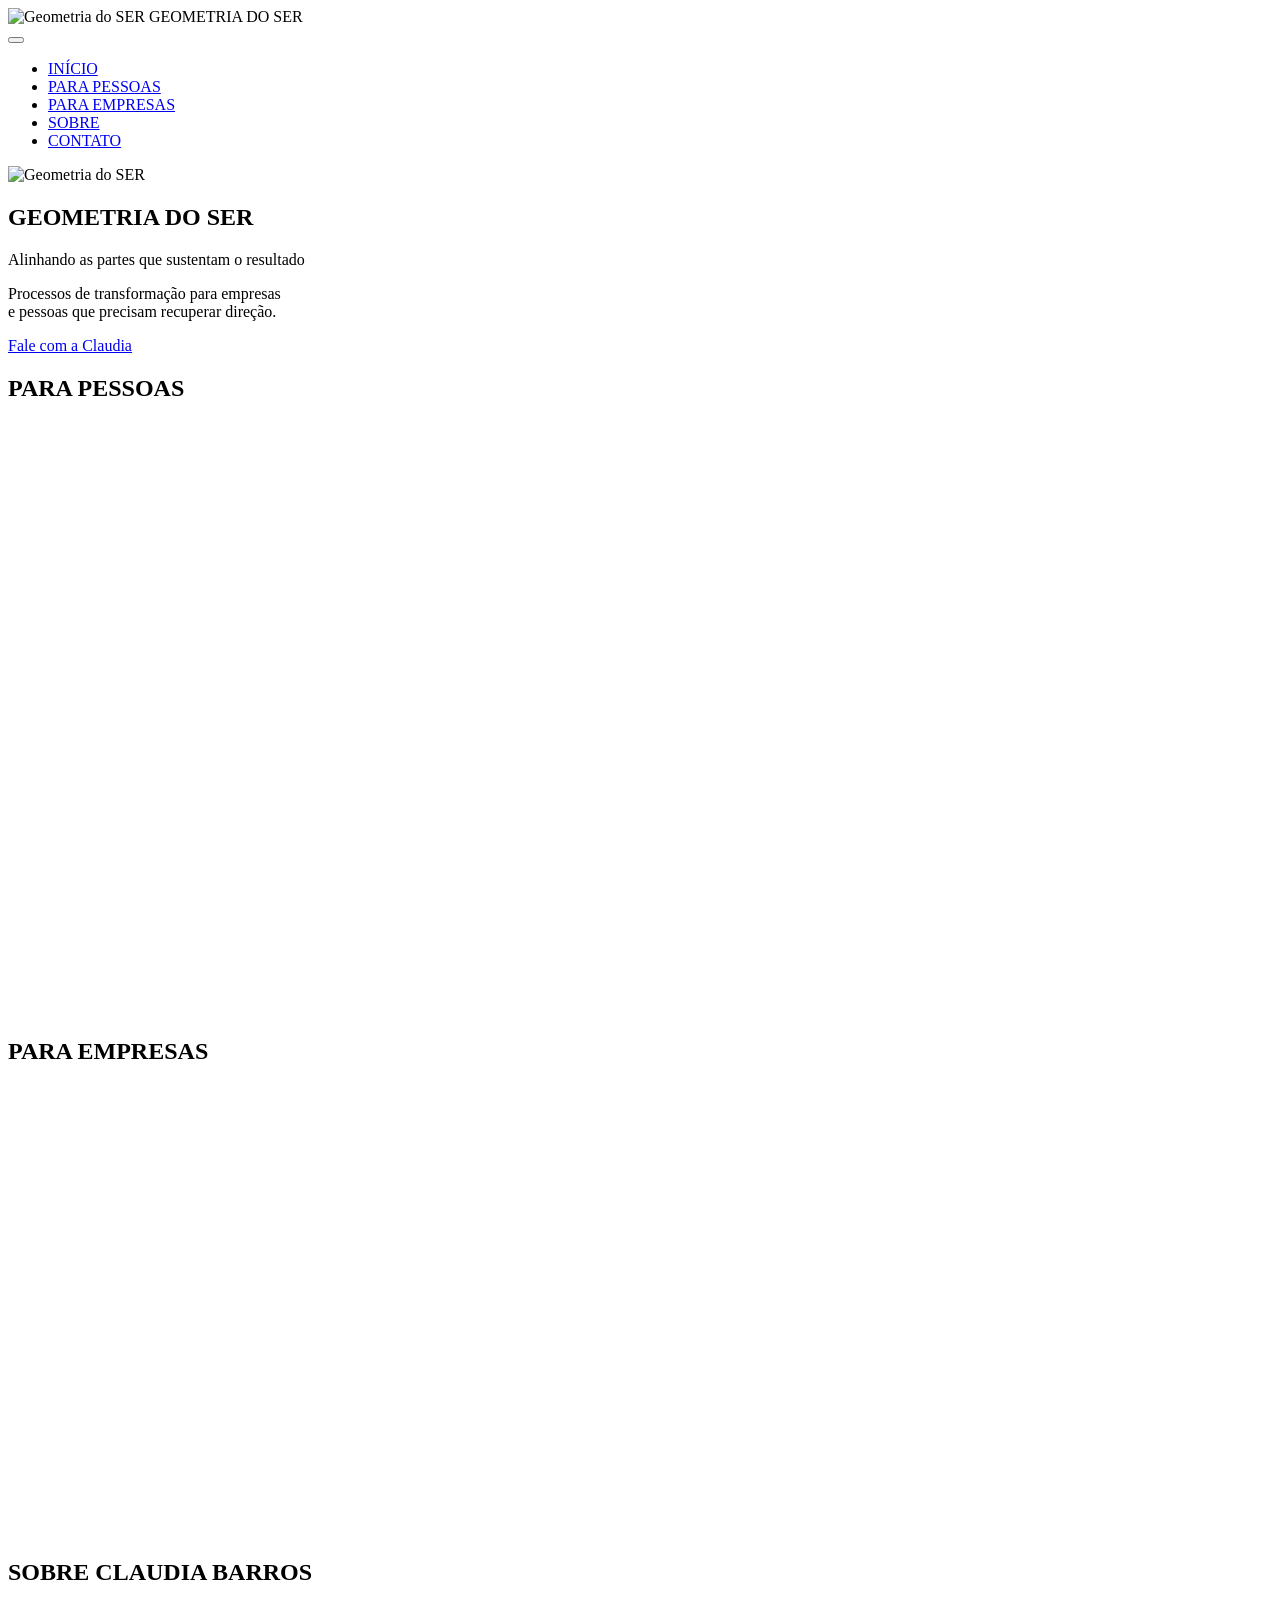
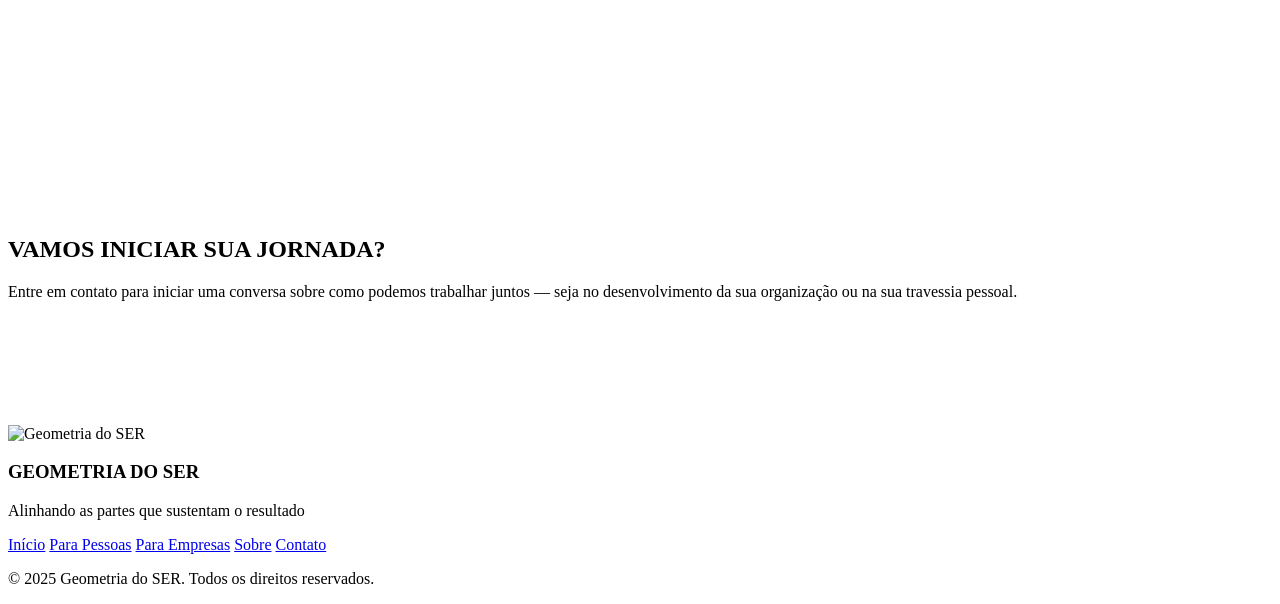
==== commit 0c9d2617: "Update index.html" ====
--- a/index.html
+++ b/index.html
@@ -1,194 +1,877 @@
 <!DOCTYPE html>
-<html lang="pt-BR">
-<head>
-    <meta charset="UTF-8">
+
+<!-- saved from url=(0035)https://oihsspkc.gensparkspace.com/ -->
+
+<html lang="pt-BR" style="visibility: visible;"><head><meta http-equiv="Content-Type" content="text/html; charset=UTF-8">
+
+    
+
     <meta name="viewport" content="width=device-width, initial-scale=1.0">
-    <meta name="description" content="Geometria do SER - Integrando engenharia e psicologia aplicada para diagnosticar desalinhamentos e sustentar resultados consistentes.">
-    <title>Geometria do SER | Diagnóstico e Realinhamento</title>
-    
+
+    <meta name="description" content="Geometria do SER - Alinhando as partes que sustentam o resultado. Processos de transformação para empresas e pessoas que precisam recuperar direção.">
+
+    <title>Geometria do SER | Consultoria Estratégica e Desenvolvimento Pessoal</title>
+
+    
+
     <!-- Google Fonts -->
-    <link rel="preconnect" href="https://fonts.googleapis.com">
-    <link rel="preconnect" href="https://fonts.gstatic.com" crossorigin>
-    <link href="https://fonts.googleapis.com/css2?family=Playfair+Display:wght@400;500;600&family=Inter:wght@300;400;500;600;700&display=swap" rel="stylesheet">
-    
+
+    <link rel="preconnect" href="https://fonts.googleapis.com/">
+
+    <link rel="preconnect" href="https://fonts.gstatic.com/" crossorigin="">
+
+    <link href="./Geometria do SER  Consultoria Estratégica e Desenvolvimento Pessoalfiles/css2" rel="stylesheet">
+
+    
+
     <!-- Font Awesome -->
-    <link rel="stylesheet" href="https://cdn.jsdelivr.net/npm/@fortawesome/fontawesome-free@6.4.0/css/all.min.css">
-    
+
+    <link rel="stylesheet" href="./Geometria do SER  Consultoria Estratégica e Desenvolvimento Pessoalfiles/all.min.css">
+
+    
+
     <!-- CSS -->
-    <link rel="stylesheet" href="css/style-new.css">
-</head>
-<body>
-    <!-- Header -->
-    <header class="header">
-        <div class="container-header">
-            <div class="brand">
-                <img src="images/logo-geometria-do-ser.png" alt="Geometria do SER" class="brand-logo">
-                <span class="brand-text">GEOMETRIA DO SER</span>
-            </div>
-            <nav class="nav">
-                <a href="#inicio" class="nav-link">INÍCIO</a>
-                <a href="#para-pessoas" class="nav-link">PARA PESSOAS</a>
-                <a href="#para-empresas" class="nav-link">PARA EMPRESAS</a>
-                <a href="#sobre" class="nav-link">SOBRE</a>
-                <a href="#contato" class="nav-link">CONTATO</a>
-            </nav>
-            <a href="https://wa.me/5511987545477" class="btn-header" target="_blank">
-                <i class="fab fa-whatsapp"></i> FALE COM A CLAUDIA
-            </a>
-            <button class="mobile-toggle" id="mobileToggle">
+
+    <link rel="stylesheet" href="./Geometria do SER  Consultoria Estratégica e Desenvolvimento Pessoalfiles/style.css">
+
+    <link rel="stylesheet" href="./Geometria do SER  Consultoria Estratégica e Desenvolvimento Pessoalfiles/secoes-separadas.css">
+
+<style>
+
+    /* Animações AOS */
+
+    .aos-init {
+
+        opacity: 0;
+
+        transform: translateY(30px);
+
+        transition: opacity 0.6s ease, transform 0.6s ease;
+
+    }
+
+    
+
+    .aos-animate {
+
+        opacity: 1;
+
+        transform: translateY(0);
+
+    }
+
+    
+
+    /* Fade in inicial */
+
+    body {
+
+        opacity: 0;
+
+        transition: opacity 0.5s ease;
+
+    }
+
+    
+
+    body.loaded {
+
+        opacity: 1;
+
+    }
+
+    
+
+    /* Botão voltar ao topo */
+
+    .back-to-top {
+
+        position: fixed;
+
+        bottom: 30px;
+
+        right: 30px;
+
+        width: 50px;
+
+        height: 50px;
+
+        background-color: #C8A97E;
+
+        color: #1C1C1C;
+
+        border: none;
+
+        border-radius: 50%;
+
+        font-size: 1.2rem;
+
+        cursor: pointer;
+
+        opacity: 0;
+
+        visibility: hidden;
+
+        transition: all 0.3s ease;
+
+        z-index: 999;
+
+        box-shadow: 0 5px 20px rgba(200, 169, 126, 0.3);
+
+    }
+
+    
+
+    .back-to-top.visible {
+
+        opacity: 1;
+
+        visibility: visible;
+
+    }
+
+    
+
+    .back-to-top:hover {
+
+        background-color: #8B6F47;
+
+        transform: translateY(-5px);
+
+        box-shadow: 0 8px 25px rgba(200, 169, 126, 0.4);
+
+    }
+
+    
+
+    /* Active link */
+
+    .nav-link.active {
+
+        color: #C8A97E;
+
+    }
+
+    
+
+    /* Transições suaves para parallax */
+
+    .produto-card,
+
+    .badge-item,
+
+    .contato-card {
+
+        transition: all 0.3s ease;
+
+    }
+
+    
+
+    /* Animação de delay para elementos com data-aos */
+
+    [data-aos-delay="100"] {
+
+        transition-delay: 0.1s;
+
+    }
+
+    
+
+    [data-aos-delay="200"] {
+
+        transition-delay: 0.2s;
+
+    }
+
+    
+
+    [data-aos-delay="300"] {
+
+        transition-delay: 0.3s;
+
+    }
+
+    
+
+    [data-aos-delay="400"] {
+
+        transition-delay: 0.4s;
+
+    }
+
+    
+
+    /* Responsividade do botão voltar ao topo */
+
+    @media (max-width: 768px) {
+
+        .back-to-top {
+
+            width: 45px;
+
+            height: 45px;
+
+            bottom: 20px;
+
+            right: 20px;
+
+            font-size: 1rem;
+
+        }
+
+    }
+
+</style></head>
+
+<body class="loaded">
+
+    <!-- Navigation -->
+
+    <nav class="navbar" id="navbar">
+
+        <div class="container-nav">
+
+            <div class="nav-brand">
+
+                <img src="./Geometria do SER  Consultoria Estratégica e Desenvolvimento Pessoalfiles/logo-geometria-do-ser.png" alt="Geometria do SER" class="nav-logo">
+
+                <span class="logo-text">GEOMETRIA DO SER</span>
+
+            </div>
+
+            <button class="nav-toggle" id="navToggle" aria-label="Toggle navigation">
+
                 <span></span>
+
                 <span></span>
+
                 <span></span>
+
             </button>
+
+            <ul class="nav-menu" id="navMenu">
+
+                <li><a href="https://oihsspkc.gensparkspace.com/#inicio" class="nav-link">INÍCIO</a></li>
+
+                <li><a href="https://oihsspkc.gensparkspace.com/#para-pessoas" class="nav-link">PARA PESSOAS</a></li>
+
+                <li><a href="https://oihsspkc.gensparkspace.com/#para-empresas" class="nav-link">PARA EMPRESAS</a></li>
+
+                <li><a href="https://oihsspkc.gensparkspace.com/#sobre" class="nav-link">SOBRE</a></li>
+
+                <li><a href="https://oihsspkc.gensparkspace.com/#contato" class="nav-link">CONTATO</a></li>
+
+            </ul>
+
         </div>
-    </header>
+
+    </nav>
 
     <!-- Hero Section -->
-    <section id="inicio" class="hero-section">
-        <div class="geometric-decorations">
-            <div class="geo-circle geo-circle-1"></div>
-            <div class="geo-circle geo-circle-2"></div>
-            <div class="geo-arc geo-arc-1"></div>
-            <div class="geo-arc geo-arc-2"></div>
+
+    <section id="inicio" class="hero">
+
+        <div class="geometric-bg">
+
+            <div class="geo-shape shape-1" style="transform: translate(7.7029px, 7.21574px);"></div>
+
+            <div class="geo-shape shape-2" style="transform: translate(15.4058px, 14.4315px);"></div>
+
+            <div class="geo-shape shape-3" style="transform: translate(23.1087px, 21.6472px);"></div>
+
+            <div class="geo-shape shape-4" style="transform: translate(30.8116px, 28.863px);"></div>
+
+            <div class="geo-shape shape-5" style="transform: translate(38.5145px, 36.0787px);"></div>
+
         </div>
-        <div class="container-hero">
-            <div class="hero-logo">
-                <img src="images/logo-geometria-do-ser.png" alt="Logo" class="logo-symbol">
-            </div>
-            <h1 class="hero-title">
-                Quando o esforço não se traduz em resultado,<br>
-                algo está <span class="highlight">fora de eixo</span>.
-            </h1>
-            <p class="hero-subtitle">
-                Integrando engenharia e psicologia aplicada<br>
-                para diagnosticar desalinhamentos<br>
-                e sustentar resultados consistentes.
-            </p>
+
+        <div class="container">
+
+            <div class="hero-content">
+
+                <div class="hero-logo">
+
+                    <img src="./Geometria do SER  Consultoria Estratégica e Desenvolvimento Pessoalfiles/logo-geometria-do-ser.png" alt="Geometria do SER" class="hero-logo-img">
+
+                </div>
+
+                <h1 class="hero-title aos-init aos-animate" data-aos="fade-up">GEOMETRIA DO SER</h1>
+
+                <p class="hero-subtitle aos-init aos-animate" data-aos="fade-up" data-aos-delay="100">Alinhando as partes que sustentam o resultado</p>
+
+                <p class="hero-description aos-init aos-animate" data-aos="fade-up" data-aos-delay="200">
+
+                    Processos de transformação para empresas<br>
+
+                    e pessoas que precisam recuperar direção.
+
+                </p>
+
+                <div class="hero-cta aos-init aos-animate" data-aos="fade-up" data-aos-delay="300">
+
+                    <a href="https://wa.me/5511987545477" class="btn btn-primary" target="_blank">
+
+                        <i class="fab fa-whatsapp"></i> Fale com a Claudia
+
+                    </a>
+
+                </div>
+
+                <div class="hero-scroll">
+
+                    <a href="https://oihsspkc.gensparkspace.com/#solucoes-split" class="scroll-indicator">
+
+                        <i class="fas fa-chevron-down"></i>
+
+                    </a>
+
+                </div>
+
+            </div>
+
         </div>
+
     </section>
 
-    <!-- Seção Dividida: Para Pessoas | Para Empresas -->
-    <section class="dual-section">
-        <div class="container-dual">
-            <!-- Para Pessoas -->
-            <div class="dual-column">
-                <div class="icon-circle">
-                    <i class="fas fa-user"></i>
-                </div>
-                <h3 class="dual-label">PARA</h3>
-                <h2 class="dual-title">PESSOAS</h2>
-                <div class="dual-content">
-                    <p class="dual-description">
-                        Cansaço recorrente.<br>
-                        Mudanças que não se sustentam.<br>
-                        Sensação de esforço alto e avanço baixo.
+    <!-- Seção Para Pessoas (PF) -->
+
+    <section id="para-pessoas" class="para-pessoas">
+
+        <div class="container">
+
+            <div class="section-header">
+
+                <h2 class="section-title">PARA PESSOAS</h2>
+
+                <div class="title-divider"></div>
+
+            </div>
+
+            
+
+            <div class="secao-intro aos-init" data-aos="fade-up">
+
+                <p class="secao-tagline">
+
+                    Ajudo pessoas que perderam o eixo a recuperar direção.<br>
+
+                    Meu trabalho é conduzir travessias de realinhamento e reengenharia interna.
+
+                </p>
+
+            </div>
+
+            <div class="produtos-grid-vertical">
+
+                <!-- Produto PF 01 -->
+
+                <div class="produto-card-vertical aos-init" data-aos="fade-up" data-aos-delay="100">
+
+                    <div class="produto-number">01</div>
+
+                    <div class="produto-content">
+
+                        <h3 class="produto-title">Sessão de Realinhamento</h3>
+
+                        <p class="produto-subtitle">Uma leitura estratégica para quem perdeu direção mesmo sendo competente</p>
+
+                        <p class="produto-description">
+
+                            Encontro individual para identificar desalinhamentos invisíveis através de leitura sistêmica. Trabalhamos três dimensões: <strong>Alinhar</strong> (reconhecer o que está fora de eixo), <strong>Mudar</strong> (identificar qual movimento precisa acontecer) e <strong>Expressar</strong> (definir como essa mudança aparece nas decisões).
+
+                        </p>
+
+                        <div class="produto-meta">
+
+                            <span class="meta-item"><i class="fas fa-clock"></i> 1 encontro</span>
+
+                        </div>
+
+                    </div>
+
+                </div>
+
+                <!-- Produto PF 02 -->
+
+                <div class="produto-card-vertical aos-init" data-aos="fade-up" data-aos-delay="200">
+
+                    <div class="produto-number">02</div>
+
+                    <div class="produto-content">
+
+                        <h3 class="produto-title">Reengenharia do SER</h3>
+
+                        <p class="produto-subtitle">Transformação estrutural para reorganizar sua vida de dentro para fora</p>
+
+                        <p class="produto-description">
+
+                            Processo estruturado para <strong>desmontar</strong> padrões de desalinhamento, <strong>reorganizar</strong> identidade e decisões, e <strong>reconstruir</strong> direção com base em essência e realidade. Utiliza triângulo A.M.E., mapas simbólicos e integração racional + simbólica.
+
+                        </p>
+
+                        <div class="produto-meta">
+
+                            <span class="meta-item"><i class="fas fa-clock"></i> 4 encontros</span>
+
+                        </div>
+
+                    </div>
+
+                </div>
+
+                <!-- Produto PF 03 -->
+
+                <div class="produto-card-vertical aos-init" data-aos="fade-up" data-aos-delay="300">
+
+                    <div class="produto-number">03</div>
+
+                    <div class="produto-content">
+
+                        <h3 class="produto-title">Mentoria de Travessia</h3>
+
+                        <p class="produto-subtitle">Acompanhamento profundo para transições de vida, identidade e carreira</p>
+
+                        <p class="produto-description">
+
+                            Processo continuado para quem está atravessando mudanças profundas. Jornada do <strong>Modo Sobrevivência → Individuação</strong>. Acompanhamento próximo, integrado e estruturado para transformações que se sustentam.
+
+                        </p>
+
+                        <div class="produto-meta">
+
+                            <span class="meta-item"><i class="fas fa-calendar-alt"></i> Sessões semanais por 3 meses</span>
+
+                        </div>
+
+                    </div>
+
+                </div>
+
+            </div>
+
+        </div>
+
+    </section>
+
+    <!-- Seção Para Empresas (PJ) -->
+
+    <section id="para-empresas" class="para-empresas">
+
+        <div class="container">
+
+            <div class="section-header">
+
+                <h2 class="section-title">PARA EMPRESAS</h2>
+
+                <div class="title-divider"></div>
+
+            </div>
+
+            
+
+            <div class="secao-intro aos-init" data-aos="fade-up">
+
+                <p class="secao-tagline">
+
+                    Processos de convergência entre estratégia, estrutura e execução — para organizações que precisam de mais do que diagnóstico.
+
+                </p>
+
+            </div>
+
+            <div class="produtos-grid-vertical">
+
+                <!-- Produto PJ 01 -->
+
+                <div class="produto-card-vertical aos-init" data-aos="fade-up" data-aos-delay="100">
+
+                    <div class="produto-number">01</div>
+
+                    <div class="produto-content">
+
+                        <h3 class="produto-title">Método Eixo®</h3>
+
+                        <p class="produto-subtitle">Diagnóstico estratégico e alinhamento organizacional</p>
+
+                        <p class="produto-description">
+
+                            Modelo estruturado para identificar o núcleo do desalinhamento e alinhar estratégia, estrutura e direção com foco em execução e resultados sustentados.
+
+                        </p>
+
+                        <div class="produto-icon">
+
+                            <i class="fas fa-crosshairs"></i>
+
+                        </div>
+
+                    </div>
+
+                </div>
+
+                <!-- Produto PJ 02 -->
+
+                <div class="produto-card-vertical aos-init" data-aos="fade-up" data-aos-delay="200">
+
+                    <div class="produto-number">02</div>
+
+                    <div class="produto-content">
+
+                        <h3 class="produto-title">CHA Corporativo</h3>
+
+                        <p class="produto-subtitle">Competências, Habilidades e Atitudes para performance</p>
+
+                        <p class="produto-description">
+
+                            Dinâmicas estratégicas que fortalecem liderança, comunicação e tomada de decisão, conectando desenvolvimento humano a resultados concretos.
+
+                        </p>
+
+                        <div class="produto-icon">
+
+                            <i class="fas fa-users-gear"></i>
+
+                        </div>
+
+                    </div>
+
+                </div>
+
+                <!-- Produto PJ 03 -->
+
+                <div class="produto-card-vertical aos-init" data-aos="fade-up" data-aos-delay="300">
+
+                    <div class="produto-number">03</div>
+
+                    <div class="produto-content">
+
+                        <h3 class="produto-title">Team Building</h3>
+
+                        <p class="produto-subtitle">Alinhamento e integração para alta performance</p>
+
+                        <p class="produto-description">
+
+                            Experiências estruturadas que fortalecem segurança psicológica, colaboração e clareza de papéis, reduzindo fricções e impulsionando resultados coletivos.
+
+                        </p>
+
+                        <div class="produto-icon">
+
+                            <i class="fas fa-people-group"></i>
+
+                        </div>
+
+                    </div>
+
+                </div>
+
+            </div>
+
+        </div>
+
+    </section>
+
+    <!-- Sobre Claudia Barros -->
+
+    <section id="sobre" class="sobre">
+
+        <div class="container">
+
+            <div class="section-header">
+
+                <h2 class="section-title">SOBRE CLAUDIA BARROS</h2>
+
+                <div class="title-divider"></div>
+
+            </div>
+
+            <div class="sobre-content">
+
+                <div class="sobre-image aos-init" data-aos="fade-right">
+
+                    <img src="./Geometria do SER  Consultoria Estratégica e Desenvolvimento Pessoalfiles/claudia-barros.jpg" alt="Claudia Barros" class="claudia-photo">
+
+                </div>
+
+                <div class="sobre-text aos-init" data-aos="fade-left">
+
+                    <p>
+
+                        Engenheira mecânica e consultora estratégica com mais de 20 anos de experiência em multinacionais e atuação multicultural. Especialista em diagnóstico organizacional e desenvolvimento de lideranças em ambientes complexos.
+
                     </p>
-                    <div class="dual-divider"></div>
-                    <p class="dual-cta-text">
-                        Descubra quais padrões estão<br>
-                        influenciando seus resultados.
+
+                    <p>
+
+                        Combina a precisão da engenharia com a profundidade das ciências humanas para entregar transformações que realmente se sustentam — tanto para organizações quanto para pessoas em travessias profundas.
+
                     </p>
-                    <a href="https://engenhariapp.geometriadoser.com.br/engenhariapp" class="btn-dual" target="_blank">
-                        FAZER MEU DIAGNÓSTICO <i class="fas fa-arrow-right"></i>
+
+                    <div class="sobre-badges">
+
+                        <div class="badge-item">
+
+                            <div class="badge-icon">
+
+                                <i class="fas fa-award"></i>
+
+                            </div>
+
+                            <div class="badge-text">
+
+                                <span class="badge-number">+20</span>
+
+                                <span class="badge-label">Anos de Experiência</span>
+
+                            </div>
+
+                        </div>
+
+                        <div class="badge-item">
+
+                            <div class="badge-icon">
+
+                                <i class="fas fa-globe"></i>
+
+                            </div>
+
+                            <div class="badge-text">
+
+                                <span class="badge-label">Multinacionais</span>
+
+                            </div>
+
+                        </div>
+
+                        <div class="badge-item">
+
+                            <div class="badge-icon">
+
+                                <i class="fas fa-users"></i>
+
+                            </div>
+
+                            <div class="badge-text">
+
+                                <span class="badge-label">Atuação Multicultural</span>
+
+                            </div>
+
+                        </div>
+
+                        <div class="badge-item">
+
+                            <div class="badge-icon">
+
+                                <i class="fas fa-chart-line"></i>
+
+                            </div>
+
+                            <div class="badge-text">
+
+                                <span class="badge-label">Diagnóstico Organizacional</span>
+
+                            </div>
+
+                        </div>
+
+                    </div>
+
+                </div>
+
+            </div>
+
+        </div>
+
+    </section>
+
+    <!-- Contato -->
+
+    <section id="contato" class="contato">
+
+        <div class="container">
+
+            <div class="section-header">
+
+                <h2 class="section-title">VAMOS INICIAR SUA JORNADA?</h2>
+
+                <div class="title-divider"></div>
+
+            </div>
+
+            <div class="contato-content">
+
+                <p class="contato-text">
+
+                    Entre em contato para iniciar uma conversa sobre como podemos trabalhar juntos — seja no desenvolvimento da sua organização ou na sua travessia pessoal.
+
+                </p>
+
+                <div class="contato-methods">
+
+                    <div class="contato-row-top">
+
+                        <a href="mailto:claudiabarros@geometriadoser.com.br" class="contato-card aos-init" data-aos="fade-up" data-aos-delay="100">
+
+                            <div class="contato-icon">
+
+                                <i class="fas fa-envelope"></i>
+
+                            </div>
+
+                            <div class="contato-info">
+
+                                <span class="contato-label">E-MAIL</span>
+
+                                <span class="contato-value">claudiabarros@geometriadoser.com.br</span>
+
+                            </div>
+
+                        </a>
+
+                        <a href="https://wa.me/5511987545477" class="contato-card aos-init" target="_blank" data-aos="fade-up" data-aos-delay="200">
+
+                            <div class="contato-icon">
+
+                                <i class="fab fa-whatsapp"></i>
+
+                            </div>
+
+                            <div class="contato-info">
+
+                                <span class="contato-label">WHATSAPP</span>
+
+                                <span class="contato-value">+55 11 98754-5477</span>
+
+                            </div>
+
+                        </a>
+
+                    </div>
+
+                    <div class="contato-row-bottom">
+
+                        <a href="https://www.linkedin.com/in/claudiabarros/" class="contato-card aos-init" target="_blank" data-aos="fade-up" data-aos-delay="300">
+
+                            <div class="contato-icon">
+
+                                <i class="fab fa-linkedin"></i>
+
+                            </div>
+
+                            <div class="contato-info">
+
+                                <span class="contato-label">LINKEDIN</span>
+
+                                <span class="contato-value">/in/claudiabarros</span>
+
+                            </div>
+
+                        </a>
+
+                        <a href="https://www.instagram.com/claugeometriadoser" class="contato-card aos-init" target="_blank" data-aos="fade-up" data-aos-delay="400">
+
+                            <div class="contato-icon">
+
+                                <i class="fab fa-instagram"></i>
+
+                            </div>
+
+                            <div class="contato-info">
+
+                                <span class="contato-label">INSTAGRAM</span>
+
+                                <span class="contato-value">@claugeometriadoser</span>
+
+                            </div>
+
+                        </a>
+
+                        <a href="https://open.spotify.com/show/2YXWbjqoFBL9DDLHRI00Aw?si=1566178c64634053" class="contato-card aos-init" target="_blank" data-aos="fade-up" data-aos-delay="500">
+
+                            <div class="contato-icon">
+
+                                <i class="fab fa-spotify"></i>
+
+                            </div>
+
+                            <div class="contato-info">
+
+                                <span class="contato-label">SPOTIFY</span>
+
+                                <span class="contato-value">Me Editar</span>
+
+                            </div>
+
+                        </a>
+
+                    </div>
+
+                </div>
+
+                <div class="contato-cta aos-init" data-aos="fade-up" data-aos-delay="500">
+
+                    <a href="https://wa.me/5511987545477" class="btn btn-primary" target="_blank">
+
+                        <i class="fab fa-whatsapp"></i> Iniciar Conversa
+
                     </a>
-                </div>
-            </div>
-
-            <!-- Divisor Central -->
-            <div class="center-divider">
-                <div class="divider-icon"></div>
-            </div>
-
-            <!-- Para Empresas -->
-            <div class="dual-column">
-                <div class="icon-circle">
-                    <i class="fas fa-building"></i>
-                </div>
-                <h3 class="dual-label">PARA</h3>
-                <h2 class="dual-title">EMPRESAS</h2>
-                <div class="dual-content">
-                    <p class="dual-description">
-                        Estratégia definida.<br>
-                        Execução desalinhada.<br>
-                        Resultados inconsistentes.
-                    </p>
-                    <div class="dual-divider"></div>
-                    <p class="dual-cta-text">
-                        Identifique onde está o desalinhamento<br>
-                        estrutural da sua organização.
-                    </p>
-                    <a href="https://wa.me/5511987545477" class="btn-dual" target="_blank">
-                        AGENDAR DIAGNÓSTICO ORGANIZACIONAL <i class="fas fa-arrow-right"></i>
-                    </a>
-                </div>
-            </div>
+
+                </div>
+
+            </div>
+
         </div>
+
     </section>
 
-    <!-- Seção Sistema -->
-    <section class="sistema-section">
-        <div class="container-sistema">
-            <h2 class="sistema-title">UM SISTEMA PARA RECUPERAR COERÊNCIA E DIREÇÃO</h2>
-            
-            <div class="sistema-grid">
-                <!-- Diagnóstico -->
-                <div class="sistema-item">
-                    <div class="sistema-icon">
-                        <svg width="60" height="60" viewBox="0 0 60 60" fill="none">
-                            <circle cx="30" cy="30" r="28" stroke="#C9A961" stroke-width="2"/>
-                            <circle cx="30" cy="30" r="20" stroke="#C9A961" stroke-width="1"/>
-                            <circle cx="30" cy="30" r="12" stroke="#C9A961" stroke-width="1"/>
-                            <line x1="30" y1="2" x2="30" y2="58" stroke="#C9A961" stroke-width="1"/>
-                            <line x1="2" y1="30" x2="58" y2="30" stroke="#C9A961" stroke-width="1"/>
-                        </svg>
-                    </div>
-                    <h3 class="sistema-item-title">DIAGNÓSTICO</h3>
-                    <p class="sistema-item-text">
-                        Identificamos com precisão<br>
-                        onde está o desalinhamento.
-                    </p>
-                </div>
-
-                <!-- Realinhamento -->
-                <div class="sistema-item">
-                    <div class="sistema-icon">
-                        <svg width="60" height="60" viewBox="0 0 60 60" fill="none">
-                            <path d="M30 5 L50 25 L30 45 L10 25 Z" stroke="#C9A961" stroke-width="2" fill="none"/>
-                            <circle cx="30" cy="25" r="8" stroke="#C9A961" stroke-width="1"/>
-                            <line x1="30" y1="5" x2="30" y2="45" stroke="#C9A961" stroke-width="1"/>
-                        </svg>
-                    </div>
-                    <h3 class="sistema-item-title">REALINHAMENTO</h3>
-                    <p class="sistema-item-text">
-                        Ajustamos decisões, estrutura<br>
-                        e modo de operar.
-                    </p>
-                </div>
-
-                <!-- Sustentação -->
-                <div class="sistema-item">
-                    <div class="sistema-icon">
-                        <svg width="60" height="60" viewBox="0 0 60 60" fill="none">
-                            <circle cx="30" cy="30" r="25" stroke="#C9A961" stroke-width="2"/>
-                            <path d="M20 35 Q30 20 40 35" stroke="#C9A961" stroke-width="2" fill="none"/>
-                            <path d="M15 40 Q30 28 45 40" stroke="#C9A961" stroke-width="1.5" fill="none"/>
-                        </svg>
-                    </div>
-                    <h3 class="sistema-item-title">SUSTENTAÇÃO</h3>
-                    <p class="sistema-item-text">
-                        Consolidamos resultados<br>
-                        consistentes ao longo do tempo.
-                    </p>
-                </div>
-            </div>
-
-            <p class="sistema-footer">
-                Não é intervenção pontual. É estrutura para evolução consistente.
-            </p>
+    <!-- Footer -->
+
+    <footer class="footer">
+
+        <div class="container">
+
+            <div class="footer-content">
+
+                <div class="footer-brand">
+
+                    <img src="./Geometria do SER  Consultoria Estratégica e Desenvolvimento Pessoalfiles/logo-geometria-do-ser.png" alt="Geometria do SER" class="footer-logo">
+
+                    <h3>GEOMETRIA DO SER</h3>
+
+                    <p>Alinhando as partes que sustentam o resultado</p>
+
+                </div>
+
+                <div class="footer-links">
+
+                    <a href="https://oihsspkc.gensparkspace.com/#inicio">Início</a>
+
+                    <a href="https://oihsspkc.gensparkspace.com/#para-pessoas">Para Pessoas</a>
+
+                    <a href="https://oihsspkc.gensparkspace.com/#para-empresas">Para Empresas</a>
+
+                    <a href="https://oihsspkc.gensparkspace.com/#sobre">Sobre</a>
+
+                    <a href="https://oihsspkc.gensparkspace.com/#contato">Contato</a>
+
+                </div>
+
+            </div>
+
+            <div class="footer-bottom">
+
+                <p>© 2025 Geometria do SER. Todos os direitos reservados.</p>
+
+            </div>
+
         </div>
-    </section>
+
+    </footer>
 
     <!-- JavaScript -->
-    <script src="js/script-new.js"></script>
-</body>
-</html>
+
+    <script src="./Geometria do SER  Consultoria Estratégica e Desenvolvimento Pessoalfiles/script.js"></script>
+
+<button class="back-to-top" aria-label="Voltar ao topo"><i class="fas fa-chevron-up"></i></button></body></html>
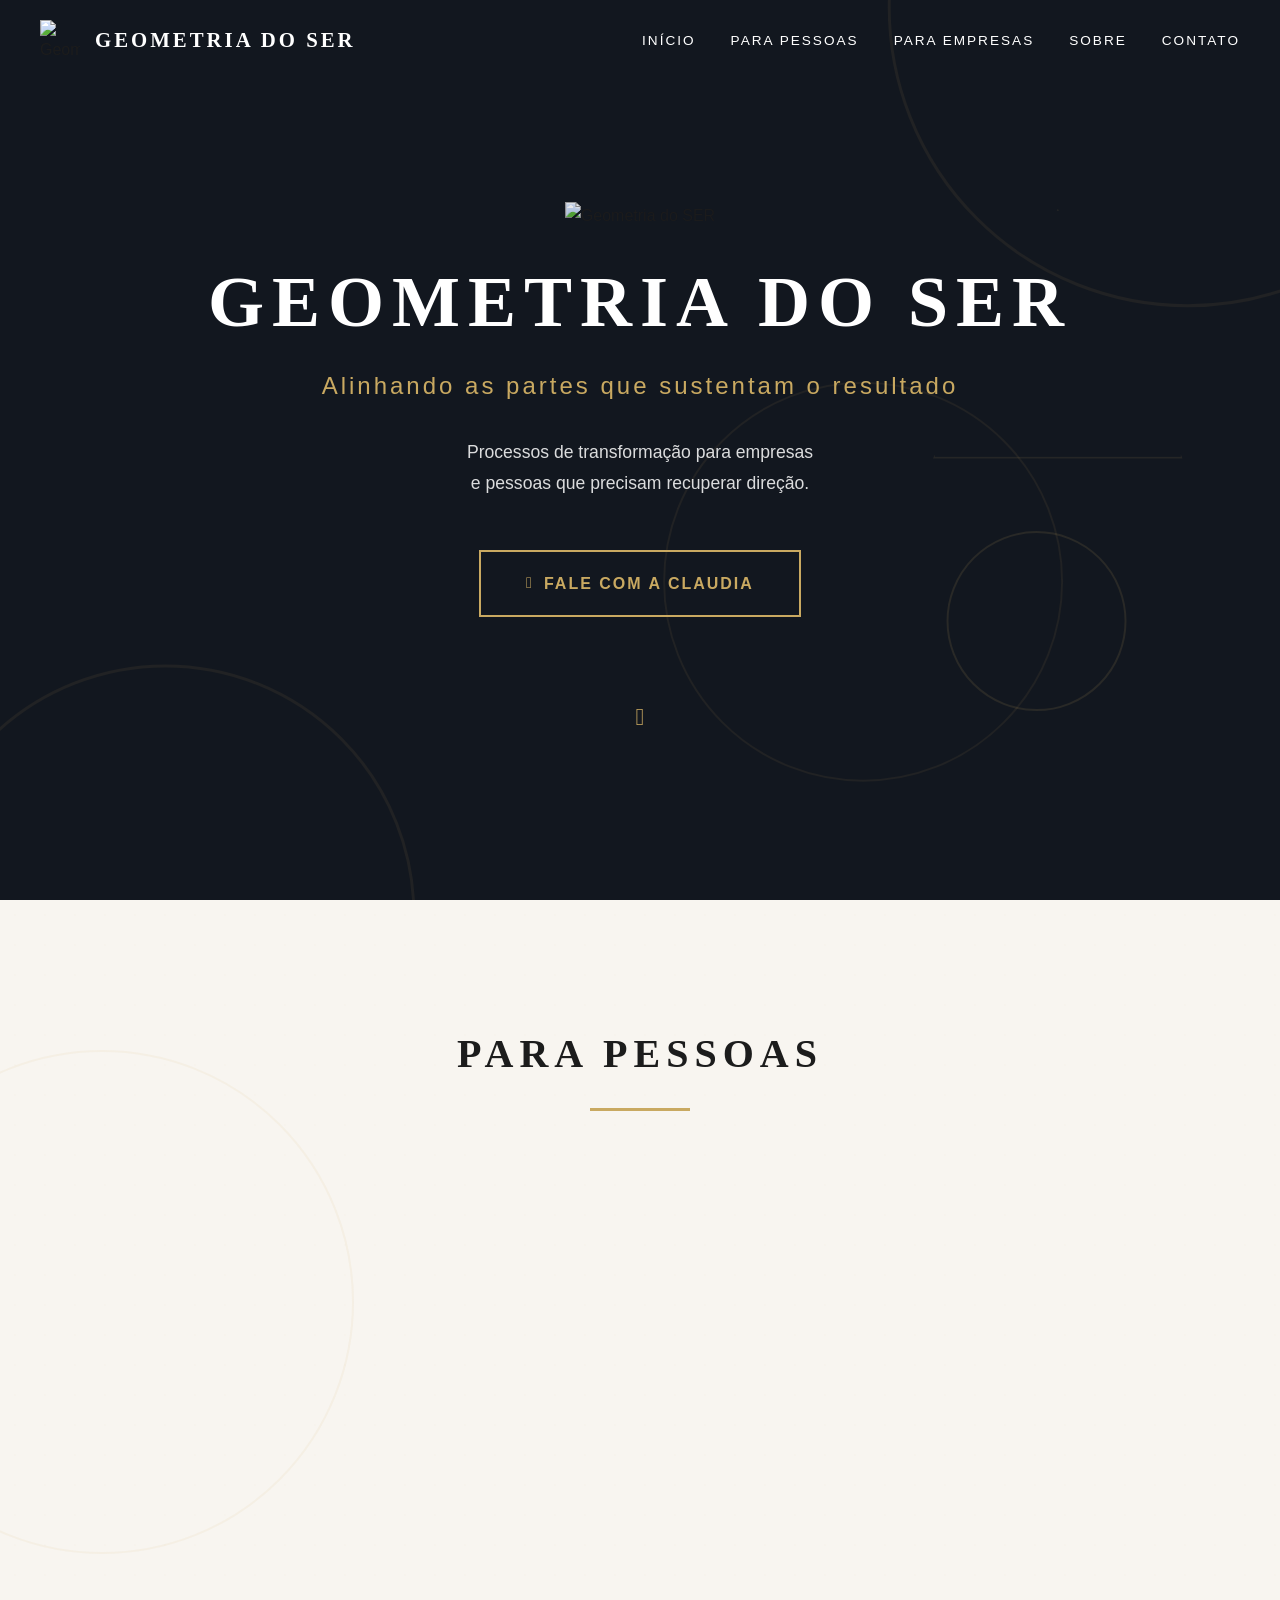
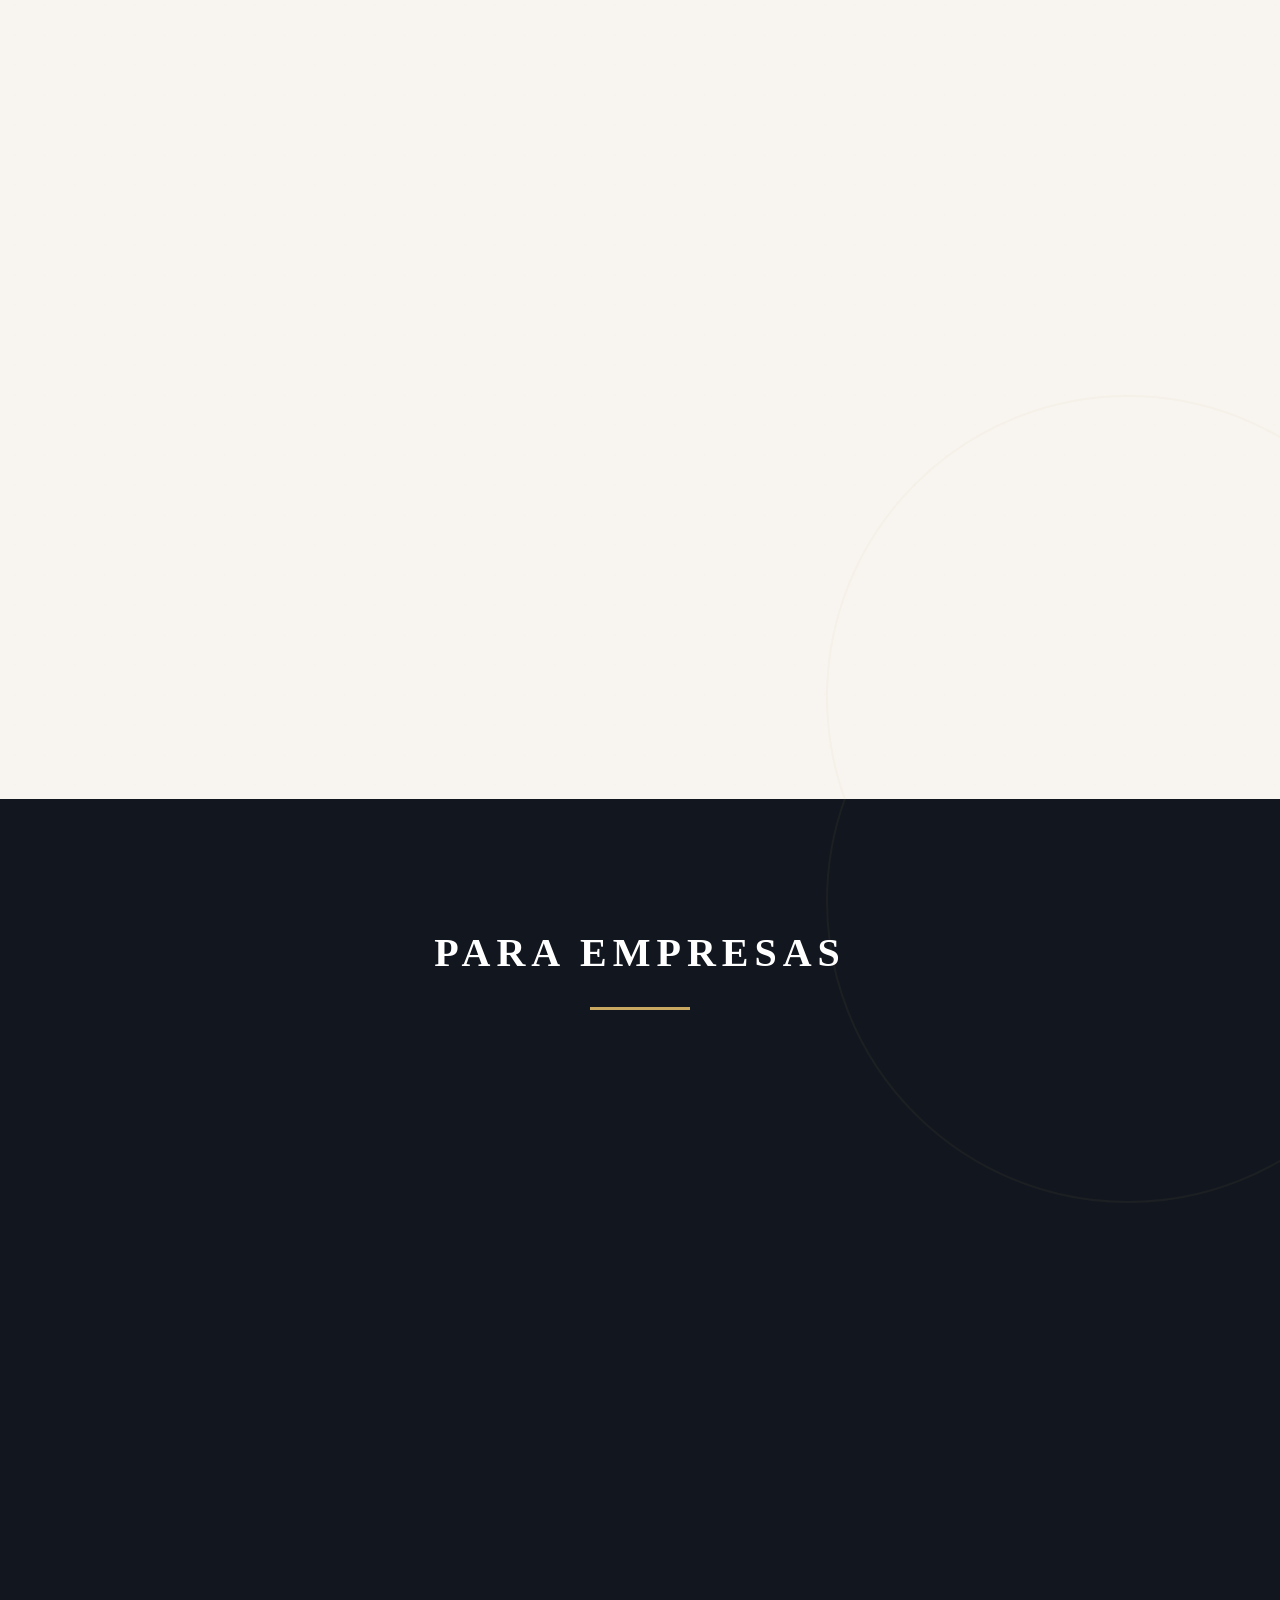
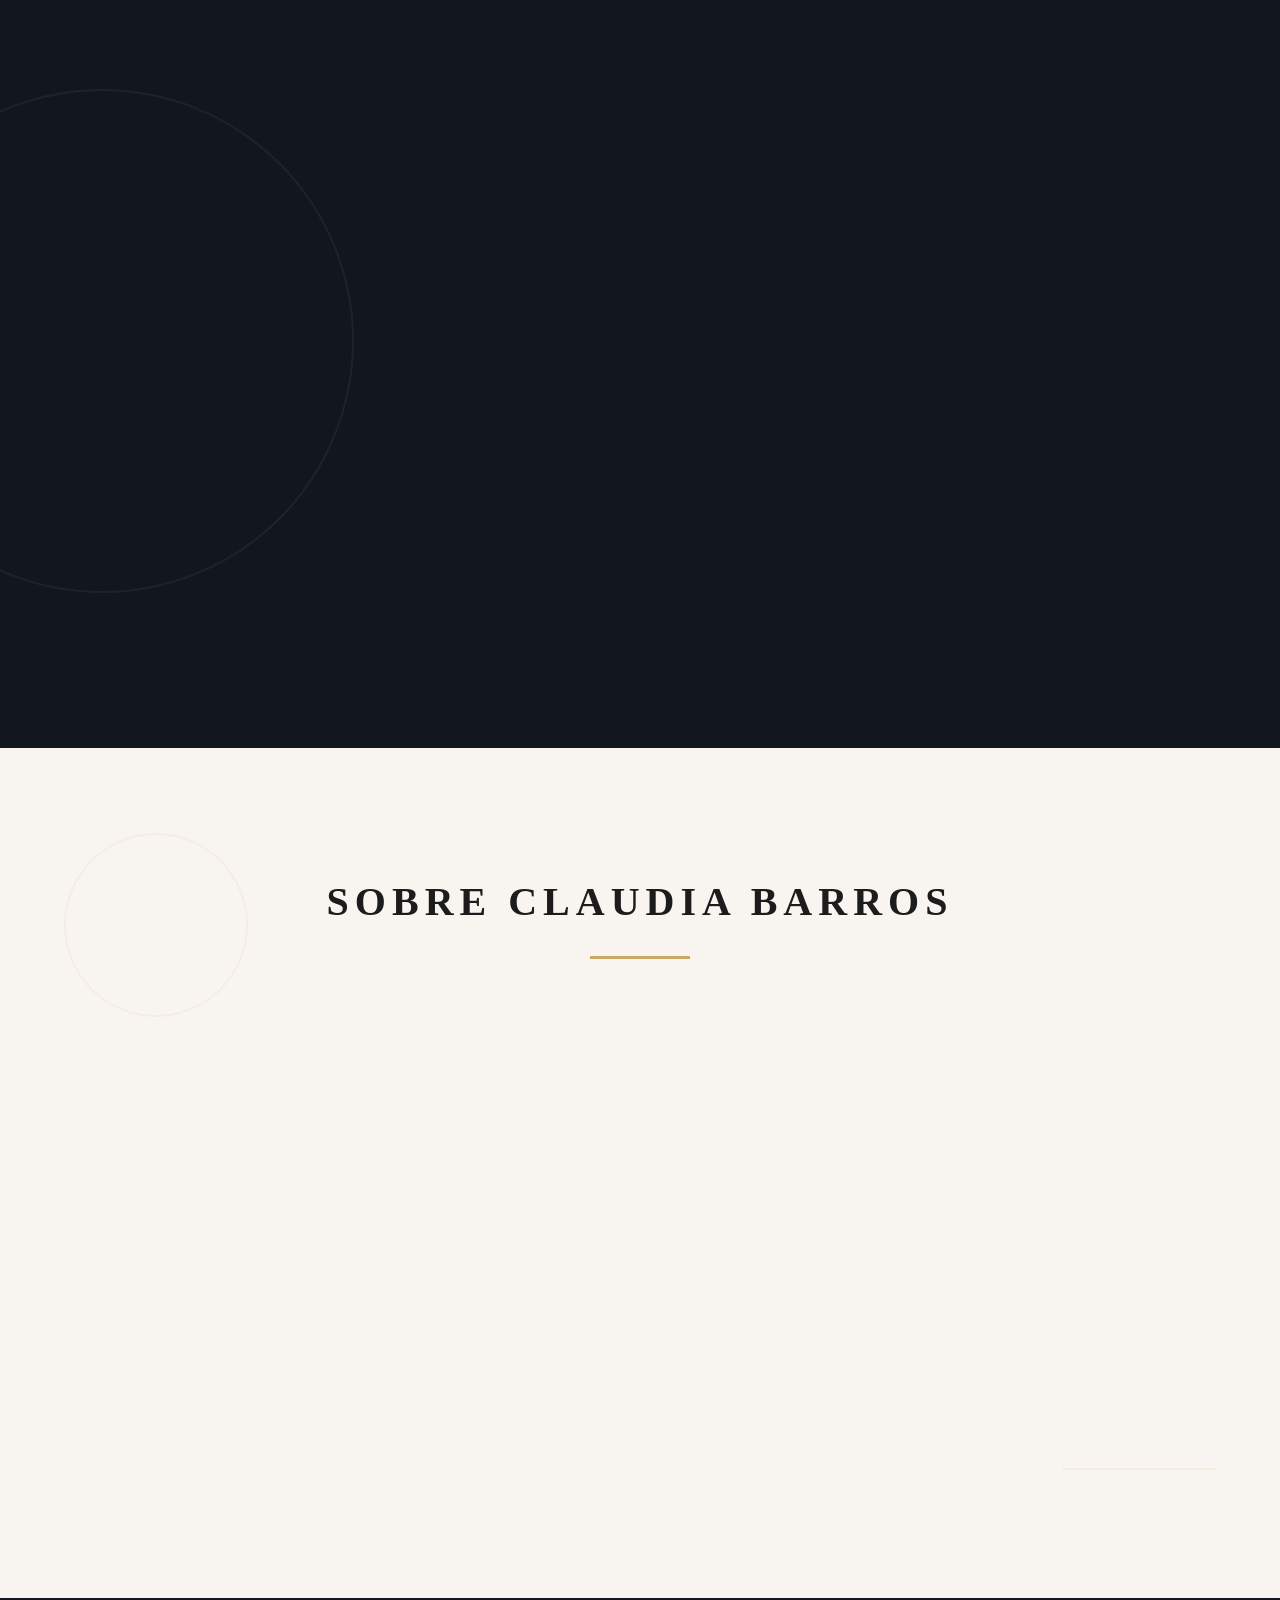
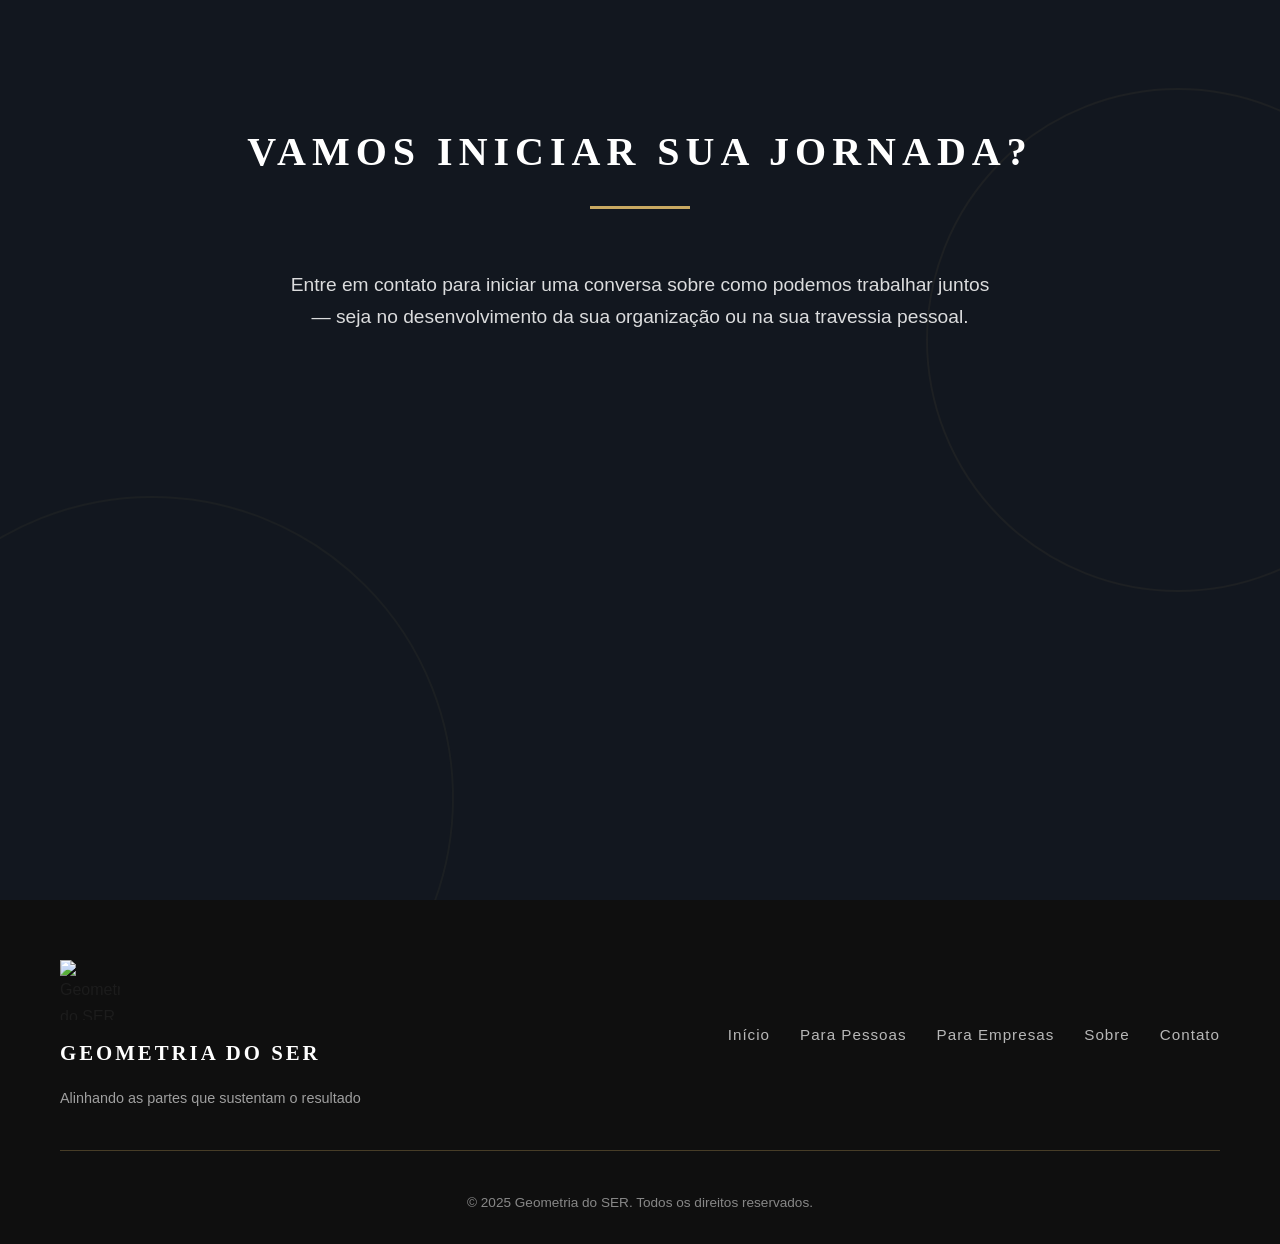
==== commit 377c8dd7: "Update index.html" ====
--- a/index.html
+++ b/index.html
@@ -20,21 +20,21 @@
 
     <link rel="preconnect" href="https://fonts.gstatic.com/" crossorigin="">
 
-    <link href="./Geometria do SER  Consultoria Estratégica e Desenvolvimento Pessoalfiles/css2" rel="stylesheet">
+    <link href="./assets/css2" rel="stylesheet">
 
     
 
     <!-- Font Awesome -->
 
-    <link rel="stylesheet" href="./Geometria do SER  Consultoria Estratégica e Desenvolvimento Pessoalfiles/all.min.css">
+    <link rel="stylesheet" href="./assets/all.min.css">
 
     
 
     <!-- CSS -->
 
-    <link rel="stylesheet" href="./Geometria do SER  Consultoria Estratégica e Desenvolvimento Pessoalfiles/style.css">
-
-    <link rel="stylesheet" href="./Geometria do SER  Consultoria Estratégica e Desenvolvimento Pessoalfiles/secoes-separadas.css">
+    <link rel="stylesheet" href="./assets/style.css">
+
+    <link rel="stylesheet" href="./assets/secoes-separadas.css">
 
 <style>
 
--- a/assets/style.css
+++ b/assets/style.css
@@ -0,0 +1,1162 @@
+/* =========================================
+   GEOMETRIA DO SER - ESTILOS PRINCIPAIS
+   Layout Dividido: PF (esquerda) | PJ (direita)
+   ========================================= */
+
+/* ===== RESET & VARIÁVEIS ===== */
+* {
+    margin: 0;
+    padding: 0;
+    box-sizing: border-box;
+}
+
+:root {
+    /* Paleta de Cores - Azul Marinho + Dourado */
+    --cor-primaria-escura: #12171f;      /* Azul marinho escuro (fundo principal) */
+    --cor-destaque: #C9A961;             /* Dourado (destaque principal) */
+    --cor-destaque-escura: #A08648;      /* Dourado mais escuro (hover) */
+    --cor-fundo-claro: #F8F5F0;          /* Off-white (mantém) */
+    --cor-texto: #1C1C1C;                /* Texto em fundos claros */
+    --cor-texto-claro: #FFFFFF;          /* Texto em fundos escuros */
+    --cor-texto-secundario: #A8B2C1;     /* Cinza claro para textos secundários */
+    --cor-borda: rgba(201, 169, 97, 0.3); /* Borda dourada */
+    
+    /* Tipografia */
+    --fonte-titulo: 'Playfair Display', serif;
+    --fonte-corpo: 'Inter', sans-serif;
+    
+    /* Espaçamentos */
+    --espacamento-secao: 120px;
+    --espacamento-secao-mobile: 60px;
+    
+    /* Transições */
+    --transicao-padrao: all 0.3s ease;
+}
+
+html {
+    scroll-behavior: smooth;
+}
+
+body {
+    font-family: var(--fonte-corpo);
+    color: var(--cor-texto);
+    line-height: 1.7;
+    overflow-x: hidden;
+    background-color: var(--cor-fundo-claro);
+}
+
+.container {
+    max-width: 1200px;
+    margin: 0 auto;
+    padding: 0 20px;
+}
+
+.container-nav {
+    max-width: 1400px;
+    margin: 0 auto;
+    padding: 0 40px;
+}
+
+/* ===== NAVEGAÇÃO ===== */
+.navbar {
+    position: fixed;
+    top: 0;
+    left: 0;
+    right: 0;
+    z-index: 1000;
+    background-color: transparent;
+    transition: var(--transicao-padrao);
+    padding: 20px 0;
+}
+
+.navbar.scrolled {
+    background-color: rgba(28, 28, 28, 0.95);
+    box-shadow: 0 2px 20px rgba(0, 0, 0, 0.3);
+    padding: 15px 0;
+}
+
+.navbar .container-nav {
+    display: flex;
+    justify-content: space-between;
+    align-items: center;
+}
+
+.nav-brand {
+    display: flex;
+    align-items: center;
+    gap: 15px;
+}
+
+.nav-logo {
+    width: 40px;
+    height: 40px;
+    object-fit: contain;
+}
+
+.logo-text {
+    font-family: var(--fonte-titulo);
+    font-size: 1.3rem;
+    font-weight: 600;
+    letter-spacing: 3px;
+    color: var(--cor-texto-claro);
+}
+
+.nav-menu {
+    display: flex;
+    list-style: none;
+    gap: 35px;
+    align-items: center;
+}
+
+.nav-link {
+    color: var(--cor-texto-claro);
+    text-decoration: none;
+    font-size: 0.85rem;
+    font-weight: 500;
+    letter-spacing: 2px;
+    position: relative;
+    transition: var(--transicao-padrao);
+}
+
+.nav-link::after {
+    content: '';
+    position: absolute;
+    bottom: -5px;
+    left: 0;
+    width: 0;
+    height: 2px;
+    background-color: var(--cor-destaque);
+    transition: var(--transicao-padrao);
+}
+
+.nav-link:hover,
+.nav-link.active {
+    color: var(--cor-destaque);
+}
+
+.nav-link:hover::after,
+.nav-link.active::after {
+    width: 100%;
+}
+
+.nav-toggle {
+    display: none;
+    flex-direction: column;
+    gap: 5px;
+    background: none;
+    border: none;
+    cursor: pointer;
+    padding: 5px;
+}
+
+.nav-toggle span {
+    width: 25px;
+    height: 2px;
+    background-color: var(--cor-texto-claro);
+    transition: var(--transicao-padrao);
+}
+
+/* ===== HERO SECTION ===== */
+.hero {
+    min-height: 100vh;
+    background-color: var(--cor-primaria-escura);
+    display: flex;
+    align-items: center;
+    justify-content: center;
+    position: relative;
+    overflow: hidden;
+    padding: 120px 20px 80px;
+}
+
+.geometric-bg {
+    position: absolute;
+    top: 0;
+    left: 0;
+    right: 0;
+    bottom: 0;
+    overflow: hidden;
+    opacity: 1;
+}
+
+.geo-shape {
+    position: absolute;
+    border: 2px solid var(--cor-destaque);
+    opacity: 0.08;
+}
+
+.shape-1 {
+    width: 600px;
+    height: 600px;
+    border-radius: 50%;
+    top: -300px;
+    right: -200px;
+    border-width: 3px;
+    animation: float 20s ease-in-out infinite;
+}
+
+.shape-2 {
+    width: 500px;
+    height: 500px;
+    border-radius: 50%;
+    bottom: -250px;
+    left: -100px;
+    border-width: 3px;
+    animation: float 15s ease-in-out infinite reverse;
+}
+
+.shape-3 {
+    width: 400px;
+    height: 400px;
+    border-radius: 50%;
+    top: 40%;
+    left: 50%;
+    transform: translate(-50%, -50%);
+    border-width: 2px;
+    animation: float 18s ease-in-out infinite;
+}
+
+/* Formas adicionais no hero - Elementos do Logo */
+.shape-4 {
+    width: 250px;
+    height: 250px;
+    clip-path: polygon(50% 0%, 100% 100%, 0% 100%);
+    top: 20%;
+    right: 10%;
+    border: 2px solid var(--cor-destaque);
+    opacity: 0.1;
+    animation: float 25s ease-in-out infinite reverse;
+}
+
+.shape-5 {
+    width: 180px;
+    height: 180px;
+    border-radius: 50%;
+    bottom: 25%;
+    right: 15%;
+    border: 2px solid var(--cor-destaque);
+    opacity: 0.12;
+    animation: float 22s ease-in-out infinite;
+}
+
+@keyframes float {
+    0%, 100% {
+        transform: translateY(0) rotate(0deg);
+    }
+    50% {
+        transform: translateY(-30px) rotate(10deg);
+    }
+}
+
+.hero-content {
+    text-align: center;
+    position: relative;
+    z-index: 2;
+    max-width: 900px;
+    margin: 0 auto;
+}
+
+.hero-logo {
+    margin-bottom: 30px;
+}
+
+.hero-logo-img {
+    width: 120px;
+    height: 120px;
+    object-fit: contain;
+    opacity: 0.9;
+}
+
+.hero-title {
+    font-family: var(--fonte-titulo);
+    font-size: 4.5rem;
+    font-weight: 700;
+    color: var(--cor-texto-claro);
+    letter-spacing: 8px;
+    margin-bottom: 20px;
+    line-height: 1.2;
+}
+
+.hero-subtitle {
+    font-size: 1.5rem;
+    color: var(--cor-destaque);
+    font-weight: 300;
+    letter-spacing: 3px;
+    margin-bottom: 30px;
+}
+
+.hero-description {
+    font-size: 1.1rem;
+    color: rgba(255, 255, 255, 0.85);
+    max-width: 700px;
+    margin: 0 auto 50px;
+    line-height: 1.8;
+}
+
+.hero-cta {
+    margin-top: 50px;
+}
+
+.btn {
+    display: inline-flex;
+    align-items: center;
+    gap: 10px;
+    padding: 18px 45px;
+    font-size: 1rem;
+    font-weight: 600;
+    text-decoration: none;
+    letter-spacing: 2px;
+    border: 2px solid var(--cor-destaque);
+    background-color: transparent;
+    color: var(--cor-destaque);
+    transition: var(--transicao-padrao);
+    cursor: pointer;
+    text-transform: uppercase;
+}
+
+.btn:hover {
+    background-color: var(--cor-destaque);
+    color: var(--cor-primaria-escura);
+    transform: translateY(-3px);
+    box-shadow: 0 10px 30px rgba(201, 169, 97, 0.4);
+}
+
+.hero-scroll {
+    margin-top: 80px;
+}
+
+.scroll-indicator {
+    color: var(--cor-destaque);
+    font-size: 1.5rem;
+    animation: bounce 2s infinite;
+}
+
+@keyframes bounce {
+    0%, 100% {
+        transform: translateY(0);
+    }
+    50% {
+        transform: translateY(10px);
+    }
+}
+
+/* ===== SEÇÃO DIVIDIDA (PF | PJ) ===== */
+.solucoes-split {
+    position: relative;
+    overflow: hidden;
+}
+
+.split-container {
+    display: flex;
+    min-height: 100vh;
+    position: relative;
+}
+
+.split-side {
+    flex: 1;
+    padding: var(--espacamento-secao) 40px;
+    position: relative;
+}
+
+/* LADO ESQUERDO - PARA PESSOAS (PF) */
+.split-left {
+    background-color: var(--cor-fundo-claro);
+    background-image: 
+        radial-gradient(circle, rgba(82, 181, 229, 0.02) 1px, transparent 1px);
+    background-size: 30px 30px;
+    color: var(--cor-texto);
+    position: relative;
+}
+
+/* Linha vertical à esquerda (como na apresentação) */
+.split-left::before {
+    content: '';
+    position: absolute;
+    top: 15%;
+    left: 40px;
+    width: 4px;
+    height: 80px;
+    background-color: var(--cor-destaque);
+    pointer-events: none;
+}
+
+.split-left::after {
+    content: '';
+    position: absolute;
+    bottom: 15%;
+    right: 10%;
+    width: 200px;
+    height: 200px;
+    border-radius: 50%;
+    border: 2px solid rgba(82, 181, 229, 0.08);
+    pointer-events: none;
+}
+
+/* LADO DIREITO - PARA EMPRESAS (PJ) */
+.split-right {
+    background-color: var(--cor-primaria-escura);
+    color: var(--cor-texto-claro);
+    position: relative;
+}
+
+/* Círculos grandes e sutis (como na apresentação) */
+.split-right::before {
+    content: '';
+    position: absolute;
+    top: 10%;
+    right: -100px;
+    width: 400px;
+    height: 400px;
+    border-radius: 50%;
+    border: 2px solid rgba(82, 181, 229, 0.06);
+    pointer-events: none;
+}
+
+.split-right::after {
+    content: '';
+    position: absolute;
+    bottom: -150px;
+    left: -100px;
+    width: 500px;
+    height: 500px;
+    border-radius: 50%;
+    border: 2px solid rgba(82, 181, 229, 0.05);
+    pointer-events: none;
+}
+
+.split-right .section-title {
+    color: var(--cor-texto-claro);
+}
+
+/* LINHA DIVISÓRIA CENTRAL */
+.split-divider {
+    position: absolute;
+    left: 50%;
+    top: 0;
+    bottom: 0;
+    width: 3px;
+    background: linear-gradient(
+        to bottom,
+        transparent 0%,
+        var(--cor-destaque) 10%,
+        var(--cor-destaque) 50%,
+        var(--cor-destaque) 50%,
+        var(--cor-destaque) 90%,
+        transparent 100%
+    );
+    transform: translateX(-50%);
+    z-index: 10;
+}
+
+/* Elementos do logo na linha divisória */
+.split-divider::before {
+    content: '▲';
+    position: absolute;
+    top: 30%;
+    left: 50%;
+    transform: translateX(-50%);
+    color: var(--cor-destaque);
+    font-size: 1rem;
+    opacity: 0.5;
+}
+
+.split-divider::after {
+    content: '●';
+    position: absolute;
+    bottom: 30%;
+    left: 50%;
+    transform: translateX(-50%);
+    color: var(--cor-destaque);
+    font-size: 1rem;
+    opacity: 0.5;
+}
+
+.split-content {
+    max-width: 600px;
+    margin: 0 auto;
+}
+
+.split-intro {
+    margin-bottom: 60px;
+}
+
+.split-tagline {
+    font-size: 1.15rem;
+    line-height: 1.9;
+    font-weight: 400;
+}
+
+.split-left .split-tagline {
+    color: var(--cor-texto);
+}
+
+.split-right .split-tagline {
+    color: rgba(255, 255, 255, 0.9);
+}
+
+/* CARDS DE PRODUTOS NO LAYOUT DIVIDIDO */
+.produtos-list {
+    display: flex;
+    flex-direction: column;
+    gap: 30px;
+}
+
+.produto-card-split {
+    background-color: rgba(255, 255, 255, 0.03);
+    border: 1px solid var(--cor-borda);
+    padding: 35px 30px;
+    position: relative;
+    transition: var(--transicao-padrao);
+    display: flex;
+    gap: 25px;
+    align-items: flex-start;
+}
+
+/* Detalhes geométricos nos cantos dos cards */
+.produto-card-split::before {
+    content: '';
+    position: absolute;
+    top: 0;
+    left: 0;
+    width: 40px;
+    height: 40px;
+    border-top: 3px solid var(--cor-destaque);
+    border-left: 3px solid var(--cor-destaque);
+    opacity: 0.2;
+    transition: var(--transicao-padrao);
+}
+
+.produto-card-split::after {
+    content: '';
+    position: absolute;
+    bottom: 0;
+    right: 0;
+    width: 40px;
+    height: 40px;
+    border-bottom: 3px solid var(--cor-destaque);
+    border-right: 3px solid var(--cor-destaque);
+    opacity: 0.2;
+    transition: var(--transicao-padrao);
+}
+
+.produto-card-split:hover::before,
+.produto-card-split:hover::after {
+    opacity: 0.8;
+}
+
+.split-left .produto-card-split {
+    background-color: white;
+    border-color: var(--cor-borda);
+}
+
+.split-left .produto-card-split:hover {
+    border-color: var(--cor-destaque);
+    transform: translateX(10px);
+    box-shadow: 0 5px 25px rgba(200, 169, 126, 0.2);
+}
+
+.split-right .produto-card-split {
+    background-color: rgba(255, 255, 255, 0.03);
+    border-color: var(--cor-borda);
+}
+
+.split-right .produto-card-split:hover {
+    border-color: var(--cor-destaque);
+    background-color: rgba(255, 255, 255, 0.05);
+    transform: translateX(-10px);
+    box-shadow: 5px 5px 30px rgba(200, 169, 126, 0.15);
+}
+
+.produto-number {
+    font-family: var(--fonte-titulo);
+    font-size: 3rem;
+    font-weight: 700;
+    color: var(--cor-destaque);
+    opacity: 0.4;
+    line-height: 1;
+    flex-shrink: 0;
+}
+
+.produto-content {
+    flex: 1;
+}
+
+.produto-title {
+    font-family: var(--fonte-titulo);
+    font-size: 1.7rem;
+    font-weight: 600;
+    color: var(--cor-destaque);
+    margin-bottom: 10px;
+    letter-spacing: 1px;
+}
+
+.produto-subtitle {
+    font-size: 0.9rem;
+    margin-bottom: 15px;
+    letter-spacing: 0.5px;
+    font-weight: 500;
+}
+
+.split-left .produto-subtitle {
+    color: var(--cor-destaque);
+}
+
+.split-right .produto-subtitle {
+    color: rgba(255, 255, 255, 0.7);
+}
+
+.produto-description {
+    font-size: 1rem;
+    line-height: 1.7;
+    margin-bottom: 15px;
+}
+
+.split-left .produto-description {
+    color: var(--cor-texto);
+}
+
+.split-right .produto-description {
+    color: rgba(255, 255, 255, 0.85);
+}
+
+.produto-description strong {
+    color: var(--cor-destaque);
+    font-weight: 600;
+}
+
+.produto-meta {
+    display: flex;
+    gap: 15px;
+    flex-wrap: wrap;
+    margin-top: 15px;
+}
+
+.meta-item {
+    display: inline-flex;
+    align-items: center;
+    gap: 8px;
+    font-size: 0.85rem;
+    color: var(--cor-destaque);
+    padding: 5px 15px;
+    background-color: rgba(201, 169, 97, 0.1);
+    border-radius: 3px;
+}
+
+.meta-item i {
+    font-size: 0.9rem;
+}
+
+.produto-icon {
+    font-size: 2.5rem;
+    color: var(--cor-destaque);
+    opacity: 0.4;
+    margin-top: 15px;
+}
+
+/* ===== SEÇÕES GERAIS ===== */
+section {
+    padding: var(--espacamento-secao) 0;
+}
+
+.section-header {
+    text-align: center;
+    margin-bottom: 60px;
+}
+
+.section-title {
+    font-family: var(--fonte-titulo);
+    font-size: 2.5rem;
+    font-weight: 600;
+    letter-spacing: 6px;
+    margin-bottom: 20px;
+}
+
+.title-divider {
+    width: 100px;
+    height: 3px;
+    background-color: var(--cor-destaque);
+    margin: 0 auto;
+}
+
+/* ===== SOBRE CLAUDIA ===== */
+.sobre {
+    background-color: var(--cor-fundo-claro);
+    background-image: 
+        radial-gradient(circle, rgba(201, 169, 97, 0.02) 1px, transparent 1px);
+    background-size: 30px 30px;
+    position: relative;
+}
+
+.sobre::before {
+    content: '';
+    position: absolute;
+    top: 10%;
+    left: 5%;
+    width: 180px;
+    height: 180px;
+    border-radius: 50%;
+    border: 2px solid rgba(201, 169, 97, 0.1);
+    pointer-events: none;
+}
+
+.sobre::after {
+    content: '';
+    position: absolute;
+    bottom: 15%;
+    right: 5%;
+    width: 150px;
+    height: 150px;
+    clip-path: polygon(50% 0%, 100% 100%, 0% 100%);
+    border: 2px solid rgba(201, 169, 97, 0.12);
+    pointer-events: none;
+}
+
+.sobre-content {
+    display: grid;
+    grid-template-columns: 1fr 1.5fr;
+    gap: 60px;
+    align-items: center;
+}
+
+.sobre-image {
+    text-align: center;
+}
+
+.claudia-photo {
+    width: 100%;
+    max-width: 350px;
+    border-radius: 10px;
+    box-shadow: 0 10px 40px rgba(0, 0, 0, 0.15);
+    border: 3px solid var(--cor-destaque);
+}
+
+.sobre-text p {
+    font-size: 1.1rem;
+    line-height: 2;
+    margin-bottom: 20px;
+    color: var(--cor-texto);
+}
+
+.sobre-badges {
+    display: grid;
+    grid-template-columns: repeat(2, 1fr);
+    gap: 15px;
+    margin-top: 30px;
+}
+
+.badge-item {
+    display: flex;
+    align-items: center;
+    gap: 15px;
+    padding: 15px;
+    background-color: white;
+    border: 1px solid var(--cor-borda);
+    transition: var(--transicao-padrao);
+}
+
+.badge-item:hover {
+    border-color: var(--cor-destaque);
+    transform: translateY(-3px);
+    box-shadow: 0 5px 20px rgba(200, 169, 126, 0.15);
+}
+
+.badge-icon {
+    width: 45px;
+    height: 45px;
+    display: flex;
+    align-items: center;
+    justify-content: center;
+    border-radius: 50%;
+    background-color: rgba(201, 169, 97, 0.1);
+    color: var(--cor-destaque);
+    font-size: 1.3rem;
+    flex-shrink: 0;
+}
+
+.badge-text {
+    display: flex;
+    flex-direction: column;
+}
+
+.badge-number {
+    font-family: var(--fonte-titulo);
+    font-size: 1.8rem;
+    font-weight: 700;
+    color: var(--cor-destaque);
+}
+
+.badge-label {
+    font-size: 0.9rem;
+    color: var(--cor-texto);
+    font-weight: 500;
+}
+
+/* ===== CONTATO ===== */
+.contato {
+    background-color: var(--cor-primaria-escura);
+    position: relative;
+    overflow: hidden;
+}
+
+.contato::before {
+    content: '';
+    position: absolute;
+    top: 10%;
+    right: -150px;
+    width: 500px;
+    height: 500px;
+    border-radius: 50%;
+    border: 2px solid rgba(201, 169, 97, 0.06);
+    pointer-events: none;
+}
+
+.contato::after {
+    content: '';
+    position: absolute;
+    bottom: -200px;
+    left: -150px;
+    width: 600px;
+    height: 600px;
+    border-radius: 50%;
+    border: 2px solid rgba(201, 169, 97, 0.05);
+    pointer-events: none;
+}
+
+.contato .section-title {
+    color: var(--cor-texto-claro);
+}
+
+.contato-text {
+    text-align: center;
+    font-size: 1.2rem;
+    color: rgba(255, 255, 255, 0.85);
+    max-width: 700px;
+    margin: 0 auto 60px;
+}
+
+.contato-methods {
+    display: flex;
+    flex-direction: column;
+    gap: 25px;
+    margin-bottom: 60px;
+    max-width: 1000px;
+    margin-left: auto;
+    margin-right: auto;
+}
+
+.contato-row-top {
+    display: grid;
+    grid-template-columns: repeat(2, 1fr);
+    gap: 25px;
+}
+
+.contato-row-bottom {
+    display: grid;
+    grid-template-columns: repeat(3, 1fr);
+    gap: 25px;
+}
+
+.contato-row-bottom .contato-card {
+    max-width: none;
+}
+
+.contato-card {
+    background-color: rgba(255, 255, 255, 0.03);
+    border: 1px solid var(--cor-borda);
+    padding: 30px 25px;
+    display: flex;
+    align-items: center;
+    gap: 20px;
+    text-decoration: none;
+    transition: var(--transicao-padrao);
+}
+
+.contato-card:hover {
+    border-color: var(--cor-destaque);
+    background-color: rgba(255, 255, 255, 0.05);
+    transform: translateY(-5px);
+    box-shadow: 0 10px 30px rgba(200, 169, 126, 0.2);
+}
+
+.contato-icon {
+    width: 55px;
+    height: 55px;
+    display: flex;
+    align-items: center;
+    justify-content: center;
+    border-radius: 50%;
+    background-color: rgba(200, 169, 126, 0.1);
+    color: var(--cor-destaque);
+    font-size: 1.6rem;
+    flex-shrink: 0;
+}
+
+.contato-info {
+    display: flex;
+    flex-direction: column;
+}
+
+.contato-label {
+    font-size: 0.75rem;
+    color: rgba(255, 255, 255, 0.6);
+    text-transform: uppercase;
+    letter-spacing: 1.5px;
+    margin-bottom: 5px;
+    font-weight: 600;
+}
+
+.contato-value {
+    font-size: 1rem;
+    color: var(--cor-texto-claro);
+    font-weight: 400;
+}
+
+.contato-cta {
+    text-align: center;
+}
+
+/* ===== FOOTER ===== */
+.footer {
+    background-color: #0F0F0F;
+    padding: 60px 0 30px;
+}
+
+.footer-content {
+    display: flex;
+    justify-content: space-between;
+    align-items: center;
+    margin-bottom: 40px;
+    padding-bottom: 40px;
+    border-bottom: 1px solid var(--cor-borda);
+}
+
+.footer-brand {
+    display: flex;
+    flex-direction: column;
+    align-items: flex-start;
+    gap: 15px;
+}
+
+.footer-logo {
+    width: 60px;
+    height: 60px;
+    object-fit: contain;
+}
+
+.footer-brand h3 {
+    font-family: var(--fonte-titulo);
+    font-size: 1.3rem;
+    font-weight: 600;
+    letter-spacing: 3px;
+    color: var(--cor-texto-claro);
+}
+
+.footer-brand p {
+    color: rgba(255, 255, 255, 0.6);
+    font-size: 0.9rem;
+}
+
+.footer-links {
+    display: flex;
+    gap: 30px;
+}
+
+.footer-links a {
+    color: rgba(255, 255, 255, 0.7);
+    text-decoration: none;
+    font-size: 0.95rem;
+    letter-spacing: 1px;
+    transition: var(--transicao-padrao);
+}
+
+.footer-links a:hover {
+    color: var(--cor-destaque);
+}
+
+.footer-bottom {
+    text-align: center;
+}
+
+.footer-bottom p {
+    color: rgba(255, 255, 255, 0.5);
+    font-size: 0.85rem;
+}
+
+/* ===== RESPONSIVIDADE ===== */
+@media (max-width: 1024px) {
+    .split-container {
+        flex-direction: column;
+    }
+    
+    .split-side {
+        flex: none;
+        width: 100%;
+        min-height: auto;
+    }
+    
+    .split-divider {
+        left: 0;
+        right: 0;
+        top: auto;
+        bottom: 0;
+        width: 100%;
+        height: 2px;
+        background: linear-gradient(
+            to right,
+            transparent 0%,
+            var(--cor-destaque) 10%,
+            var(--cor-destaque) 90%,
+            transparent 100%
+        );
+        transform: none;
+    }
+    
+    .split-left {
+        order: 1;
+    }
+    
+    .split-right {
+        order: 2;
+    }
+}
+
+@media (max-width: 768px) {
+    :root {
+        --espacamento-secao: var(--espacamento-secao-mobile);
+    }
+    
+    .container-nav {
+        padding: 0 20px;
+    }
+    
+    .nav-menu {
+        position: fixed;
+        top: 70px;
+        left: -100%;
+        flex-direction: column;
+        background-color: var(--cor-primaria-escura);
+        width: 100%;
+        padding: 30px 0;
+        gap: 20px;
+        transition: var(--transicao-padrao);
+        box-shadow: 0 5px 20px rgba(0, 0, 0, 0.5);
+    }
+    
+    .nav-menu.active {
+        left: 0;
+    }
+    
+    .nav-toggle {
+        display: flex;
+    }
+    
+    .nav-toggle.active span:nth-child(1) {
+        transform: rotate(45deg) translate(7px, 7px);
+    }
+    
+    .nav-toggle.active span:nth-child(2) {
+        opacity: 0;
+    }
+    
+    .nav-toggle.active span:nth-child(3) {
+        transform: rotate(-45deg) translate(7px, -7px);
+    }
+    
+    .hero {
+        padding: 100px 20px 60px;
+    }
+    
+    .hero-logo-img {
+        width: 80px;
+        height: 80px;
+    }
+    
+    .hero-title {
+        font-size: 2.5rem;
+        letter-spacing: 4px;
+    }
+    
+    .hero-subtitle {
+        font-size: 1.1rem;
+        letter-spacing: 2px;
+    }
+    
+    .hero-description {
+        font-size: 1rem;
+    }
+    
+    .section-title {
+        font-size: 2rem;
+        letter-spacing: 3px;
+    }
+    
+    .split-side {
+        padding: var(--espacamento-secao-mobile) 20px;
+    }
+    
+    .produto-card-split {
+        flex-direction: column;
+        padding: 25px 20px;
+    }
+    
+    .produto-number {
+        font-size: 2.5rem;
+    }
+    
+    .sobre-content {
+        grid-template-columns: 1fr;
+        gap: 40px;
+    }
+    
+    .sobre-badges {
+        grid-template-columns: 1fr;
+    }
+    
+    .contato-row-top {
+        grid-template-columns: 1fr;
+    }
+    
+    .contato-row-bottom {
+        grid-template-columns: 1fr;
+    }
+    
+    .contato-row-bottom .contato-card {
+        max-width: 100%;
+    }
+    
+    .footer-content {
+        flex-direction: column;
+        gap: 30px;
+        text-align: center;
+    }
+    
+    .footer-brand {
+        align-items: center;
+    }
+    
+    .footer-links {
+        flex-direction: column;
+        gap: 15px;
+    }
+}
+
+@media (max-width: 480px) {
+    .hero-title {
+        font-size: 2rem;
+        letter-spacing: 3px;
+    }
+    
+    .btn {
+        padding: 15px 30px;
+        font-size: 0.9rem;
+    }
+    
+    .nav-logo {
+        width: 35px;
+        height: 35px;
+    }
+    
+    .logo-text {
+        font-size: 1.1rem;
+        letter-spacing: 2px;
+    }
+}
--- a/assets/secoes-separadas.css
+++ b/assets/secoes-separadas.css
@@ -0,0 +1,195 @@
+/* ===== SEÇÃO PARA PESSOAS (PF) ===== */
+.para-pessoas {
+    background-color: var(--cor-fundo-claro);
+    background-image: 
+        radial-gradient(circle, rgba(201, 169, 97, 0.02) 1px, transparent 1px);
+    background-size: 30px 30px;
+    position: relative;
+    overflow: hidden;
+    padding: var(--espacamento-secao) 0;
+}
+
+/* Círculos grandes sutis no background */
+.para-pessoas::before {
+    content: '';
+    position: absolute;
+    top: 10%;
+    left: -150px;
+    width: 500px;
+    height: 500px;
+    border-radius: 50%;
+    border: 2px solid rgba(201, 169, 97, 0.08);
+    pointer-events: none;
+}
+
+.para-pessoas::after {
+    content: '';
+    position: absolute;
+    bottom: -200px;
+    right: -150px;
+    width: 600px;
+    height: 600px;
+    border-radius: 50%;
+    border: 2px solid rgba(201, 169, 97, 0.06);
+    pointer-events: none;
+}
+
+/* ===== SEÇÃO PARA EMPRESAS (PJ) ===== */
+.para-empresas {
+    background-color: var(--cor-primaria-escura);
+    position: relative;
+    overflow: hidden;
+    padding: var(--espacamento-secao) 0;
+}
+
+/* Círculos grandes sutis no background */
+.para-empresas::before {
+    content: '';
+    position: absolute;
+    top: -200px;
+    right: -150px;
+    width: 600px;
+    height: 600px;
+    border-radius: 50%;
+    border: 2px solid rgba(201, 169, 97, 0.06);
+    pointer-events: none;
+}
+
+.para-empresas::after {
+    content: '';
+    position: absolute;
+    bottom: 10%;
+    left: -150px;
+    width: 500px;
+    height: 500px;
+    border-radius: 50%;
+    border: 2px solid rgba(201, 169, 97, 0.08);
+    pointer-events: none;
+}
+
+.para-empresas .section-title {
+    color: var(--cor-texto-claro);
+}
+
+/* ===== INTRO DAS SEÇÕES ===== */
+.secao-intro {
+    max-width: 900px;
+    margin: 0 auto 60px;
+    text-align: center;
+}
+
+.secao-tagline {
+    font-size: 1.2rem;
+    line-height: 1.9;
+    font-weight: 400;
+}
+
+.para-pessoas .secao-tagline {
+    color: var(--cor-texto);
+}
+
+.para-empresas .secao-tagline {
+    color: rgba(255, 255, 255, 0.9);
+}
+
+/* ===== GRID VERTICAL DE PRODUTOS ===== */
+.produtos-grid-vertical {
+    display: flex;
+    flex-direction: column;
+    gap: 40px;
+    max-width: 1000px;
+    margin: 0 auto;
+}
+
+.produto-card-vertical {
+    background-color: rgba(255, 255, 255, 0.03);
+    border: 1px solid var(--cor-borda);
+    padding: 40px;
+    position: relative;
+    transition: var(--transicao-padrao);
+    display: flex;
+    gap: 30px;
+    align-items: flex-start;
+}
+
+/* Estilos específicos para PF */
+.para-pessoas .produto-card-vertical {
+    background-color: white;
+    border-color: var(--cor-borda);
+}
+
+.para-pessoas .produto-card-vertical:hover {
+    border-color: var(--cor-destaque);
+    transform: translateY(-5px);
+    box-shadow: 0 10px 30px rgba(82, 181, 229, 0.15);
+}
+
+/* Estilos específicos para PJ */
+.para-empresas .produto-card-vertical {
+    background-color: rgba(255, 255, 255, 0.03);
+    border-color: var(--cor-borda);
+}
+
+.para-empresas .produto-card-vertical:hover {
+    border-color: var(--cor-destaque);
+    background-color: rgba(255, 255, 255, 0.05);
+    transform: translateY(-5px);
+    box-shadow: 0 10px 30px rgba(82, 181, 229, 0.15);
+}
+
+/* Detalhes geométricos nos cantos */
+.produto-card-vertical::before {
+    content: '';
+    position: absolute;
+    top: 0;
+    left: 0;
+    width: 50px;
+    height: 50px;
+    border-top: 3px solid var(--cor-destaque);
+    border-left: 3px solid var(--cor-destaque);
+    opacity: 0.2;
+    transition: var(--transicao-padrao);
+}
+
+.produto-card-vertical::after {
+    content: '';
+    position: absolute;
+    bottom: 0;
+    right: 0;
+    width: 50px;
+    height: 50px;
+    border-bottom: 3px solid var(--cor-destaque);
+    border-right: 3px solid var(--cor-destaque);
+    opacity: 0.2;
+    transition: var(--transicao-padrao);
+}
+
+.produto-card-vertical:hover::before,
+.produto-card-vertical:hover::after {
+    opacity: 0.8;
+}
+
+/* Estilos dos produtos (mantém os mesmos) */
+.para-pessoas .produto-subtitle {
+    color: var(--cor-destaque);
+}
+
+.para-empresas .produto-subtitle {
+    color: rgba(255, 255, 255, 0.7);
+}
+
+.para-pessoas .produto-description {
+    color: var(--cor-texto);
+}
+
+.para-empresas .produto-description {
+    color: rgba(255, 255, 255, 0.85);
+}
+
+/* Responsividade */
+@media (max-width: 768px) {
+    .produto-card-vertical {
+        flex-direction: column;
+        padding: 30px 20px;
+    }
+}
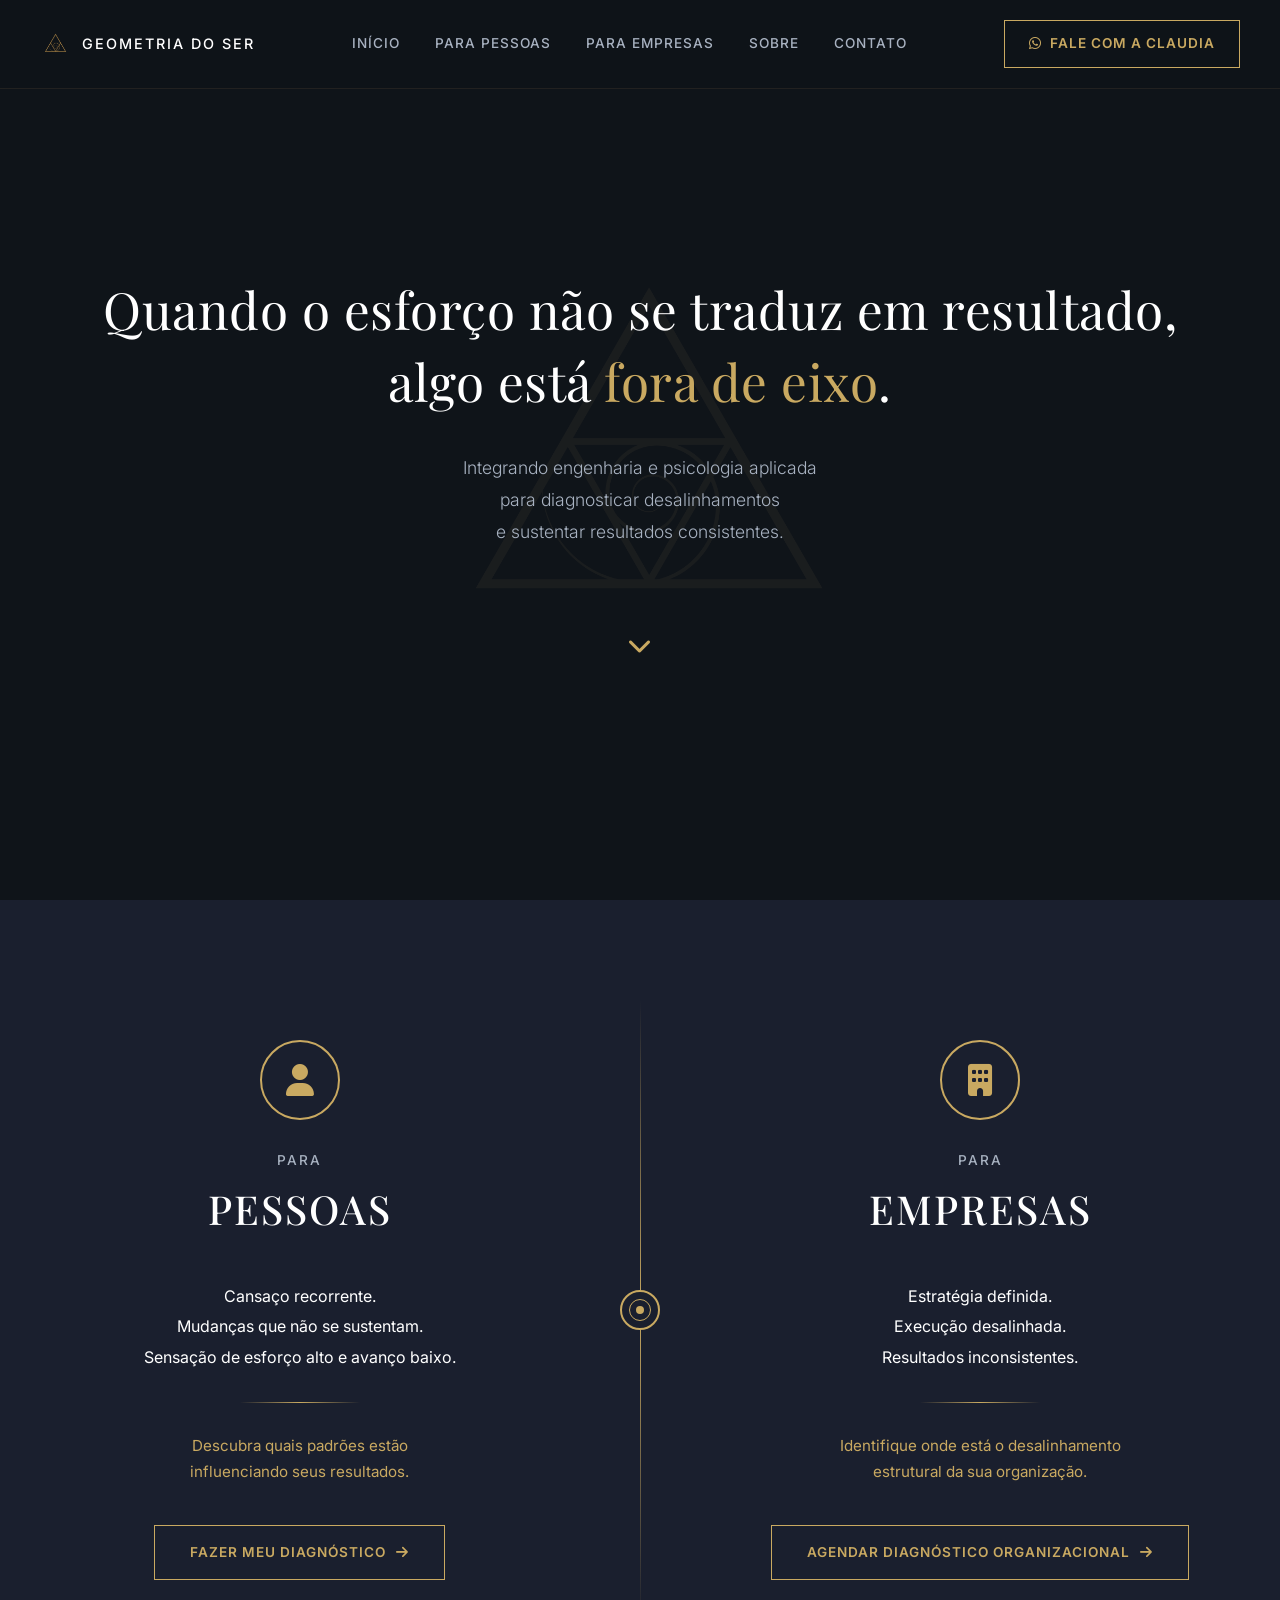
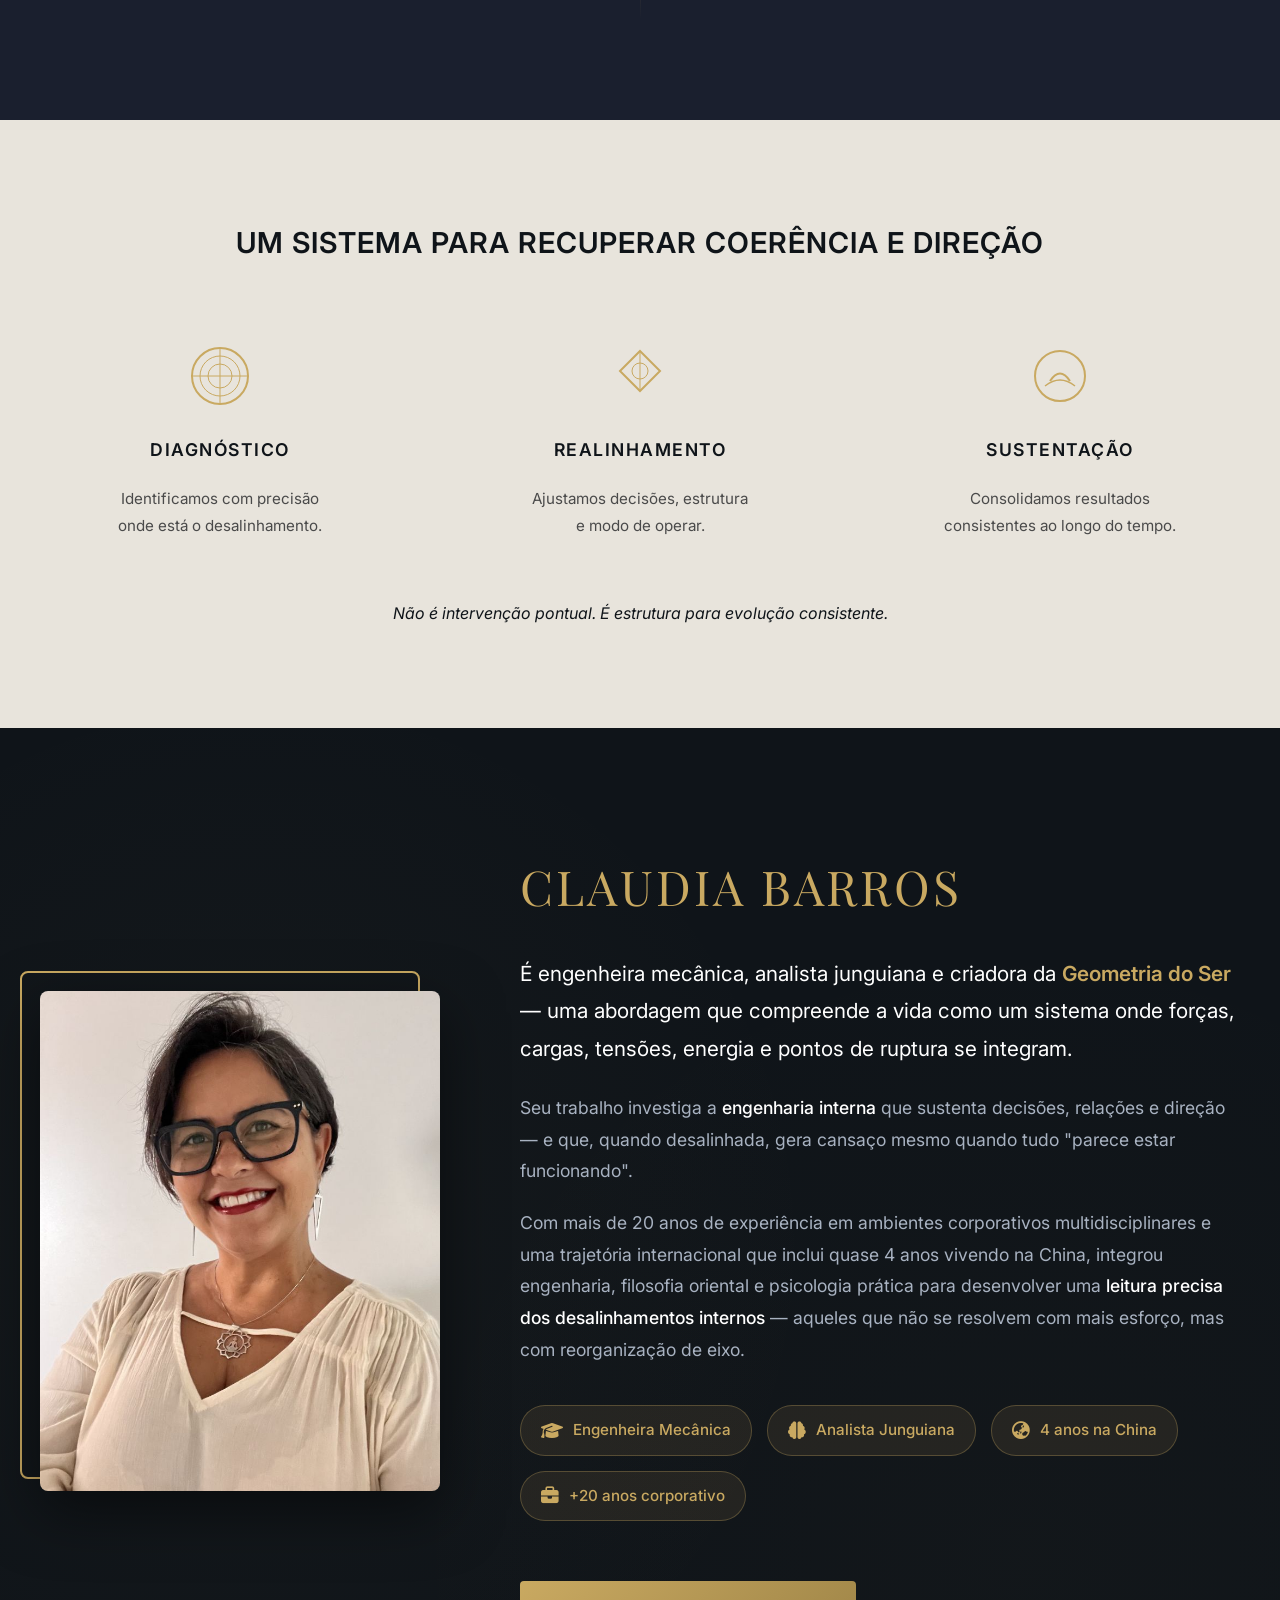
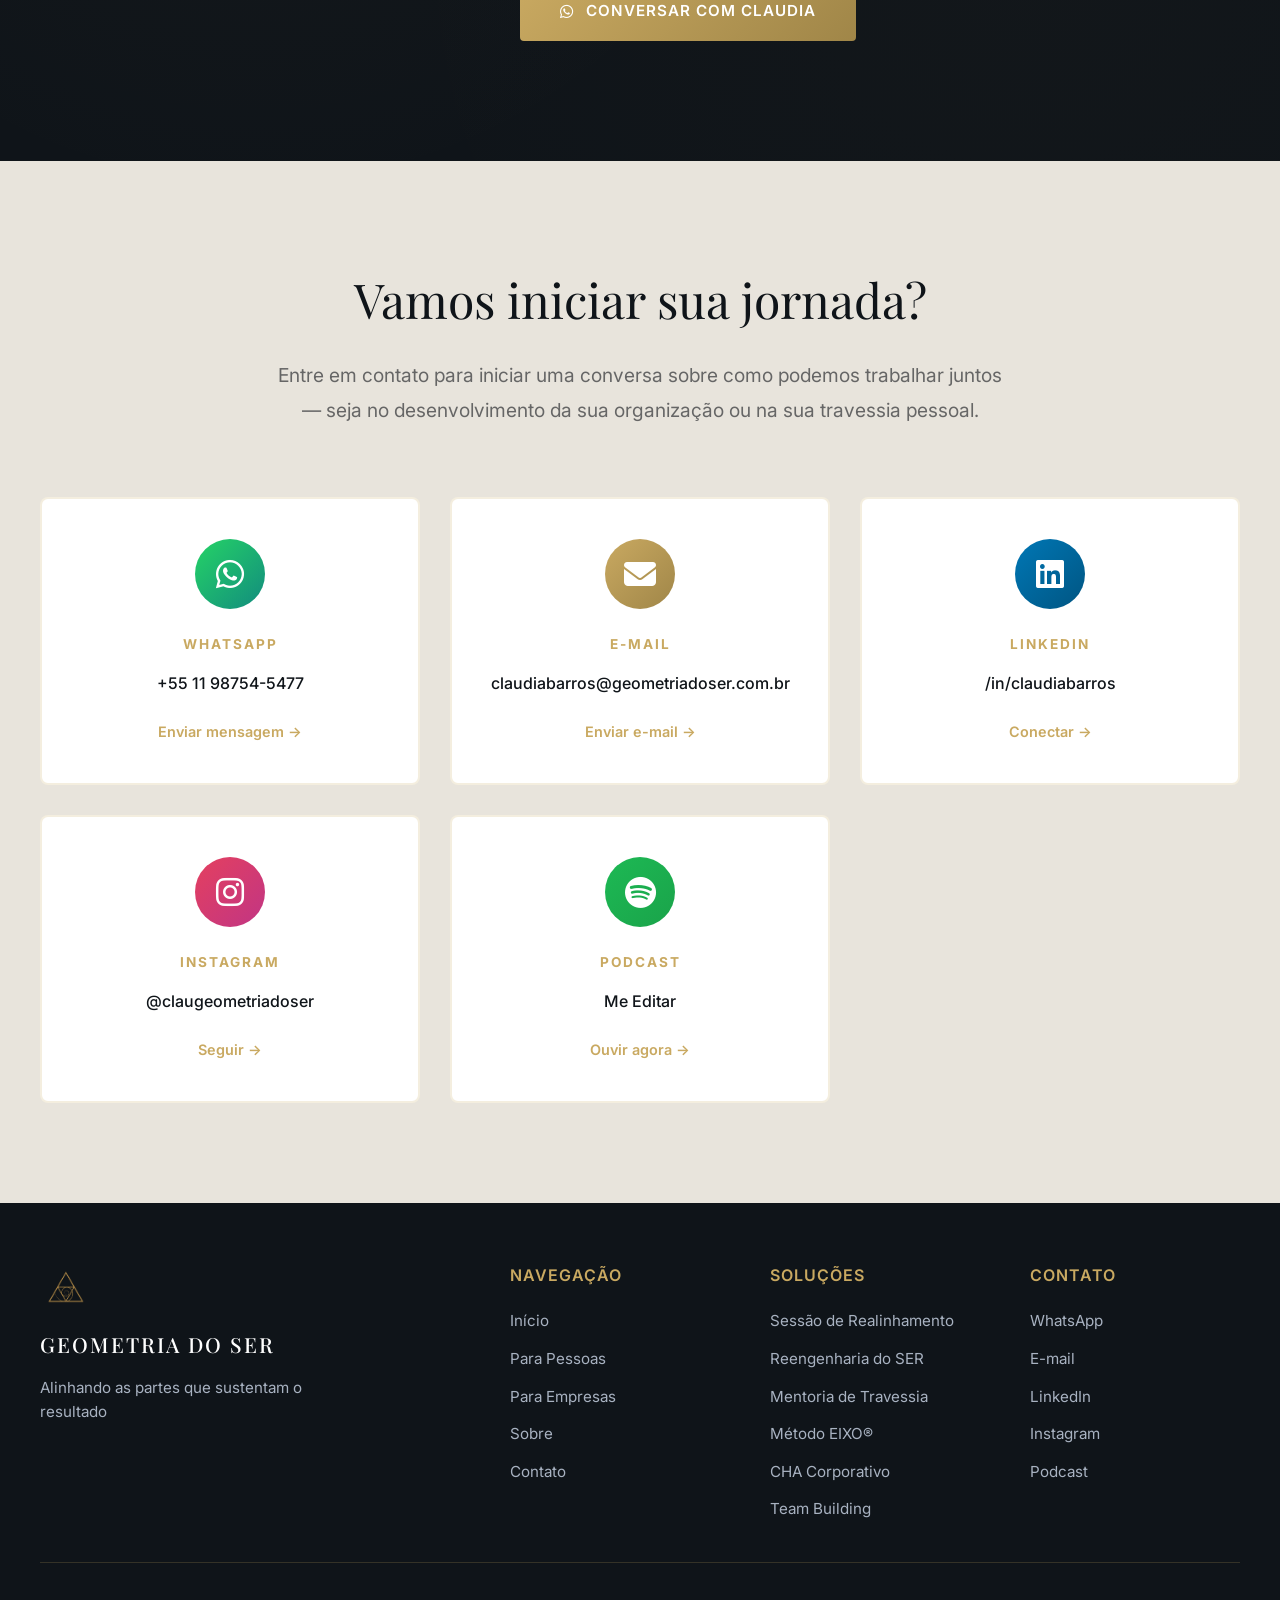
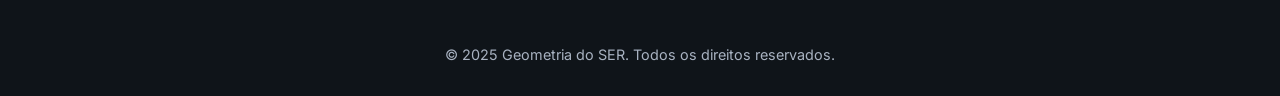
==== commit ca37a3de: "Add files via upload" ====
--- a/index.html
+++ b/index.html
@@ -1,877 +1,354 @@
 <!DOCTYPE html>
-
-<!-- saved from url=(0035)https://oihsspkc.gensparkspace.com/ -->
-
-<html lang="pt-BR" style="visibility: visible;"><head><meta http-equiv="Content-Type" content="text/html; charset=UTF-8">
-
+<html lang="pt-BR">
+<head>
+    <meta charset="UTF-8">
+    <meta name="viewport" content="width=device-width, initial-scale=1.0">
+    <meta name="description" content="Geometria do SER - Integrando engenharia e psicologia aplicada para diagnosticar desalinhamentos e sustentar resultados consistentes.">
+    <title>Geometria do SER | Diagnóstico e Realinhamento</title>
     
-
-    <meta name="viewport" content="width=device-width, initial-scale=1.0">
-
-    <meta name="description" content="Geometria do SER - Alinhando as partes que sustentam o resultado. Processos de transformação para empresas e pessoas que precisam recuperar direção.">
-
-    <title>Geometria do SER | Consultoria Estratégica e Desenvolvimento Pessoal</title>
-
+    <!-- Google Fonts -->
+    <link rel="preconnect" href="https://fonts.googleapis.com">
+    <link rel="preconnect" href="https://fonts.gstatic.com" crossorigin>
+    <link href="https://fonts.googleapis.com/css2?family=Playfair+Display:wght@400;500;600&family=Inter:wght@300;400;500;600;700&display=swap" rel="stylesheet">
     
-
-    <!-- Google Fonts -->
-
-    <link rel="preconnect" href="https://fonts.googleapis.com/">
-
-    <link rel="preconnect" href="https://fonts.gstatic.com/" crossorigin="">
-
-    <link href="./assets/css2" rel="stylesheet">
-
+    <!-- Font Awesome -->
+    <link rel="stylesheet" href="https://cdn.jsdelivr.net/npm/@fortawesome/fontawesome-free@6.4.0/css/all.min.css">
     
-
-    <!-- Font Awesome -->
-
-    <link rel="stylesheet" href="./assets/all.min.css">
-
-    
-
     <!-- CSS -->
-
-    <link rel="stylesheet" href="./assets/style.css">
-
-    <link rel="stylesheet" href="./assets/secoes-separadas.css">
-
-<style>
-
-    /* Animações AOS */
-
-    .aos-init {
-
-        opacity: 0;
-
-        transform: translateY(30px);
-
-        transition: opacity 0.6s ease, transform 0.6s ease;
-
-    }
-
-    
-
-    .aos-animate {
-
-        opacity: 1;
-
-        transform: translateY(0);
-
-    }
-
-    
-
-    /* Fade in inicial */
-
-    body {
-
-        opacity: 0;
-
-        transition: opacity 0.5s ease;
-
-    }
-
-    
-
-    body.loaded {
-
-        opacity: 1;
-
-    }
-
-    
-
-    /* Botão voltar ao topo */
-
-    .back-to-top {
-
-        position: fixed;
-
-        bottom: 30px;
-
-        right: 30px;
-
-        width: 50px;
-
-        height: 50px;
-
-        background-color: #C8A97E;
-
-        color: #1C1C1C;
-
-        border: none;
-
-        border-radius: 50%;
-
-        font-size: 1.2rem;
-
-        cursor: pointer;
-
-        opacity: 0;
-
-        visibility: hidden;
-
-        transition: all 0.3s ease;
-
-        z-index: 999;
-
-        box-shadow: 0 5px 20px rgba(200, 169, 126, 0.3);
-
-    }
-
-    
-
-    .back-to-top.visible {
-
-        opacity: 1;
-
-        visibility: visible;
-
-    }
-
-    
-
-    .back-to-top:hover {
-
-        background-color: #8B6F47;
-
-        transform: translateY(-5px);
-
-        box-shadow: 0 8px 25px rgba(200, 169, 126, 0.4);
-
-    }
-
-    
-
-    /* Active link */
-
-    .nav-link.active {
-
-        color: #C8A97E;
-
-    }
-
-    
-
-    /* Transições suaves para parallax */
-
-    .produto-card,
-
-    .badge-item,
-
-    .contato-card {
-
-        transition: all 0.3s ease;
-
-    }
-
-    
-
-    /* Animação de delay para elementos com data-aos */
-
-    [data-aos-delay="100"] {
-
-        transition-delay: 0.1s;
-
-    }
-
-    
-
-    [data-aos-delay="200"] {
-
-        transition-delay: 0.2s;
-
-    }
-
-    
-
-    [data-aos-delay="300"] {
-
-        transition-delay: 0.3s;
-
-    }
-
-    
-
-    [data-aos-delay="400"] {
-
-        transition-delay: 0.4s;
-
-    }
-
-    
-
-    /* Responsividade do botão voltar ao topo */
-
-    @media (max-width: 768px) {
-
-        .back-to-top {
-
-            width: 45px;
-
-            height: 45px;
-
-            bottom: 20px;
-
-            right: 20px;
-
-            font-size: 1rem;
-
-        }
-
-    }
-
-</style></head>
-
-<body class="loaded">
-
-    <!-- Navigation -->
-
-    <nav class="navbar" id="navbar">
-
-        <div class="container-nav">
-
-            <div class="nav-brand">
-
-                <img src="./Geometria do SER  Consultoria Estratégica e Desenvolvimento Pessoalfiles/logo-geometria-do-ser.png" alt="Geometria do SER" class="nav-logo">
-
-                <span class="logo-text">GEOMETRIA DO SER</span>
-
-            </div>
-
-            <button class="nav-toggle" id="navToggle" aria-label="Toggle navigation">
-
+    <link rel="stylesheet" href="css/style-new.css">
+</head>
+<body>
+    <!-- Header -->
+    <header class="header">
+        <div class="container-header">
+            <div class="brand">
+                <img src="images/logo-geometria-do-ser.png" alt="Geometria do SER" class="brand-logo">
+                <span class="brand-text">GEOMETRIA DO SER</span>
+            </div>
+            <nav class="nav">
+                <a href="#inicio" class="nav-link">INÍCIO</a>
+                <a href="para-pessoas.html" class="nav-link">PARA PESSOAS</a>
+                <a href="para-empresas.html" class="nav-link">PARA EMPRESAS</a>
+                <a href="#sobre" class="nav-link">SOBRE</a>
+                <a href="#contato" class="nav-link">CONTATO</a>
+            </nav>
+            <a href="https://wa.me/5511987545477" class="btn-header" target="_blank">
+                <i class="fab fa-whatsapp"></i> FALE COM A CLAUDIA
+            </a>
+            <button class="mobile-toggle" id="mobileToggle">
                 <span></span>
-
                 <span></span>
-
                 <span></span>
-
             </button>
-
-            <ul class="nav-menu" id="navMenu">
-
-                <li><a href="https://oihsspkc.gensparkspace.com/#inicio" class="nav-link">INÍCIO</a></li>
-
-                <li><a href="https://oihsspkc.gensparkspace.com/#para-pessoas" class="nav-link">PARA PESSOAS</a></li>
-
-                <li><a href="https://oihsspkc.gensparkspace.com/#para-empresas" class="nav-link">PARA EMPRESAS</a></li>
-
-                <li><a href="https://oihsspkc.gensparkspace.com/#sobre" class="nav-link">SOBRE</a></li>
-
-                <li><a href="https://oihsspkc.gensparkspace.com/#contato" class="nav-link">CONTATO</a></li>
-
-            </ul>
-
-        </div>
-
-    </nav>
+        </div>
+    </header>
 
     <!-- Hero Section -->
-
-    <section id="inicio" class="hero">
-
-        <div class="geometric-bg">
-
-            <div class="geo-shape shape-1" style="transform: translate(7.7029px, 7.21574px);"></div>
-
-            <div class="geo-shape shape-2" style="transform: translate(15.4058px, 14.4315px);"></div>
-
-            <div class="geo-shape shape-3" style="transform: translate(23.1087px, 21.6472px);"></div>
-
-            <div class="geo-shape shape-4" style="transform: translate(30.8116px, 28.863px);"></div>
-
-            <div class="geo-shape shape-5" style="transform: translate(38.5145px, 36.0787px);"></div>
-
-        </div>
-
-        <div class="container">
-
-            <div class="hero-content">
-
-                <div class="hero-logo">
-
-                    <img src="./Geometria do SER  Consultoria Estratégica e Desenvolvimento Pessoalfiles/logo-geometria-do-ser.png" alt="Geometria do SER" class="hero-logo-img">
-
-                </div>
-
-                <h1 class="hero-title aos-init aos-animate" data-aos="fade-up">GEOMETRIA DO SER</h1>
-
-                <p class="hero-subtitle aos-init aos-animate" data-aos="fade-up" data-aos-delay="100">Alinhando as partes que sustentam o resultado</p>
-
-                <p class="hero-description aos-init aos-animate" data-aos="fade-up" data-aos-delay="200">
-
-                    Processos de transformação para empresas<br>
-
-                    e pessoas que precisam recuperar direção.
-
-                </p>
-
-                <div class="hero-cta aos-init aos-animate" data-aos="fade-up" data-aos-delay="300">
-
-                    <a href="https://wa.me/5511987545477" class="btn btn-primary" target="_blank">
-
-                        <i class="fab fa-whatsapp"></i> Fale com a Claudia
-
+    <section id="inicio" class="hero-section">
+        <div class="hero-logo-background">
+            <img src="images/logo-geometria-do-ser.png" alt="Logo Background" class="logo-bg">
+        </div>
+        <div class="container-hero">
+            <h1 class="hero-title">
+                Quando o esforço não se traduz em resultado,<br>
+                algo está <span class="highlight">fora de eixo</span>.
+            </h1>
+            <p class="hero-subtitle">
+                Integrando engenharia e psicologia aplicada<br>
+                para diagnosticar desalinhamentos<br>
+                e sustentar resultados consistentes.
+            </p>
+            <div class="hero-scroll">
+                <a href="#dual-section" class="scroll-indicator">
+                    <i class="fas fa-chevron-down"></i>
+                </a>
+            </div>
+        </div>
+    </section>
+
+    <!-- Seção Dividida: Para Pessoas | Para Empresas -->
+    <section id="dual-section" class="dual-section">
+        <div class="container-dual">
+            <!-- Para Pessoas -->
+            <div class="dual-column">
+                <div class="icon-circle">
+                    <i class="fas fa-user"></i>
+                </div>
+                <h3 class="dual-label">PARA</h3>
+                <h2 class="dual-title">PESSOAS</h2>
+                <div class="dual-content">
+                    <p class="dual-description">
+                        Cansaço recorrente.<br>
+                        Mudanças que não se sustentam.<br>
+                        Sensação de esforço alto e avanço baixo.
+                    </p>
+                    <div class="dual-divider"></div>
+                    <p class="dual-cta-text">
+                        Descubra quais padrões estão<br>
+                        influenciando seus resultados.
+                    </p>
+                    <a href="https://engenhariapp.geometriadoser.com.br/engenhariapp" class="btn-dual" target="_blank">
+                        FAZER MEU DIAGNÓSTICO <i class="fas fa-arrow-right"></i>
                     </a>
-
-                </div>
-
-                <div class="hero-scroll">
-
-                    <a href="https://oihsspkc.gensparkspace.com/#solucoes-split" class="scroll-indicator">
-
-                        <i class="fas fa-chevron-down"></i>
-
+                </div>
+            </div>
+
+            <!-- Divisor Central -->
+            <div class="center-divider">
+                <div class="divider-icon"></div>
+            </div>
+
+            <!-- Para Empresas -->
+            <div class="dual-column">
+                <div class="icon-circle">
+                    <i class="fas fa-building"></i>
+                </div>
+                <h3 class="dual-label">PARA</h3>
+                <h2 class="dual-title">EMPRESAS</h2>
+                <div class="dual-content">
+                    <p class="dual-description">
+                        Estratégia definida.<br>
+                        Execução desalinhada.<br>
+                        Resultados inconsistentes.
+                    </p>
+                    <div class="dual-divider"></div>
+                    <p class="dual-cta-text">
+                        Identifique onde está o desalinhamento<br>
+                        estrutural da sua organização.
+                    </p>
+                    <a href="https://wa.me/5511987545477" class="btn-dual" target="_blank">
+                        AGENDAR DIAGNÓSTICO ORGANIZACIONAL <i class="fas fa-arrow-right"></i>
                     </a>
-
-                </div>
-
-            </div>
-
-        </div>
-
-    </section>
-
-    <!-- Seção Para Pessoas (PF) -->
-
-    <section id="para-pessoas" class="para-pessoas">
-
-        <div class="container">
-
-            <div class="section-header">
-
-                <h2 class="section-title">PARA PESSOAS</h2>
-
-                <div class="title-divider"></div>
-
-            </div>
-
+                </div>
+            </div>
+        </div>
+    </section>
+
+    <!-- Seção Sistema -->
+    <section class="sistema-section">
+        <div class="container-sistema">
+            <h2 class="sistema-title">UM SISTEMA PARA RECUPERAR COERÊNCIA E DIREÇÃO</h2>
             
-
-            <div class="secao-intro aos-init" data-aos="fade-up">
-
-                <p class="secao-tagline">
-
-                    Ajudo pessoas que perderam o eixo a recuperar direção.<br>
-
-                    Meu trabalho é conduzir travessias de realinhamento e reengenharia interna.
-
-                </p>
-
-            </div>
-
-            <div class="produtos-grid-vertical">
-
-                <!-- Produto PF 01 -->
-
-                <div class="produto-card-vertical aos-init" data-aos="fade-up" data-aos-delay="100">
-
-                    <div class="produto-number">01</div>
-
-                    <div class="produto-content">
-
-                        <h3 class="produto-title">Sessão de Realinhamento</h3>
-
-                        <p class="produto-subtitle">Uma leitura estratégica para quem perdeu direção mesmo sendo competente</p>
-
-                        <p class="produto-description">
-
-                            Encontro individual para identificar desalinhamentos invisíveis através de leitura sistêmica. Trabalhamos três dimensões: <strong>Alinhar</strong> (reconhecer o que está fora de eixo), <strong>Mudar</strong> (identificar qual movimento precisa acontecer) e <strong>Expressar</strong> (definir como essa mudança aparece nas decisões).
-
-                        </p>
-
-                        <div class="produto-meta">
-
-                            <span class="meta-item"><i class="fas fa-clock"></i> 1 encontro</span>
-
-                        </div>
-
-                    </div>
-
-                </div>
-
-                <!-- Produto PF 02 -->
-
-                <div class="produto-card-vertical aos-init" data-aos="fade-up" data-aos-delay="200">
-
-                    <div class="produto-number">02</div>
-
-                    <div class="produto-content">
-
-                        <h3 class="produto-title">Reengenharia do SER</h3>
-
-                        <p class="produto-subtitle">Transformação estrutural para reorganizar sua vida de dentro para fora</p>
-
-                        <p class="produto-description">
-
-                            Processo estruturado para <strong>desmontar</strong> padrões de desalinhamento, <strong>reorganizar</strong> identidade e decisões, e <strong>reconstruir</strong> direção com base em essência e realidade. Utiliza triângulo A.M.E., mapas simbólicos e integração racional + simbólica.
-
-                        </p>
-
-                        <div class="produto-meta">
-
-                            <span class="meta-item"><i class="fas fa-clock"></i> 4 encontros</span>
-
-                        </div>
-
-                    </div>
-
-                </div>
-
-                <!-- Produto PF 03 -->
-
-                <div class="produto-card-vertical aos-init" data-aos="fade-up" data-aos-delay="300">
-
-                    <div class="produto-number">03</div>
-
-                    <div class="produto-content">
-
-                        <h3 class="produto-title">Mentoria de Travessia</h3>
-
-                        <p class="produto-subtitle">Acompanhamento profundo para transições de vida, identidade e carreira</p>
-
-                        <p class="produto-description">
-
-                            Processo continuado para quem está atravessando mudanças profundas. Jornada do <strong>Modo Sobrevivência → Individuação</strong>. Acompanhamento próximo, integrado e estruturado para transformações que se sustentam.
-
-                        </p>
-
-                        <div class="produto-meta">
-
-                            <span class="meta-item"><i class="fas fa-calendar-alt"></i> Sessões semanais por 3 meses</span>
-
-                        </div>
-
-                    </div>
-
-                </div>
-
-            </div>
-
-        </div>
-
-    </section>
-
-    <!-- Seção Para Empresas (PJ) -->
-
-    <section id="para-empresas" class="para-empresas">
-
-        <div class="container">
-
-            <div class="section-header">
-
-                <h2 class="section-title">PARA EMPRESAS</h2>
-
-                <div class="title-divider"></div>
-
-            </div>
-
-            
-
-            <div class="secao-intro aos-init" data-aos="fade-up">
-
-                <p class="secao-tagline">
-
-                    Processos de convergência entre estratégia, estrutura e execução — para organizações que precisam de mais do que diagnóstico.
-
-                </p>
-
-            </div>
-
-            <div class="produtos-grid-vertical">
-
-                <!-- Produto PJ 01 -->
-
-                <div class="produto-card-vertical aos-init" data-aos="fade-up" data-aos-delay="100">
-
-                    <div class="produto-number">01</div>
-
-                    <div class="produto-content">
-
-                        <h3 class="produto-title">Método Eixo®</h3>
-
-                        <p class="produto-subtitle">Diagnóstico estratégico e alinhamento organizacional</p>
-
-                        <p class="produto-description">
-
-                            Modelo estruturado para identificar o núcleo do desalinhamento e alinhar estratégia, estrutura e direção com foco em execução e resultados sustentados.
-
-                        </p>
-
-                        <div class="produto-icon">
-
-                            <i class="fas fa-crosshairs"></i>
-
-                        </div>
-
-                    </div>
-
-                </div>
-
-                <!-- Produto PJ 02 -->
-
-                <div class="produto-card-vertical aos-init" data-aos="fade-up" data-aos-delay="200">
-
-                    <div class="produto-number">02</div>
-
-                    <div class="produto-content">
-
-                        <h3 class="produto-title">CHA Corporativo</h3>
-
-                        <p class="produto-subtitle">Competências, Habilidades e Atitudes para performance</p>
-
-                        <p class="produto-description">
-
-                            Dinâmicas estratégicas que fortalecem liderança, comunicação e tomada de decisão, conectando desenvolvimento humano a resultados concretos.
-
-                        </p>
-
-                        <div class="produto-icon">
-
-                            <i class="fas fa-users-gear"></i>
-
-                        </div>
-
-                    </div>
-
-                </div>
-
-                <!-- Produto PJ 03 -->
-
-                <div class="produto-card-vertical aos-init" data-aos="fade-up" data-aos-delay="300">
-
-                    <div class="produto-number">03</div>
-
-                    <div class="produto-content">
-
-                        <h3 class="produto-title">Team Building</h3>
-
-                        <p class="produto-subtitle">Alinhamento e integração para alta performance</p>
-
-                        <p class="produto-description">
-
-                            Experiências estruturadas que fortalecem segurança psicológica, colaboração e clareza de papéis, reduzindo fricções e impulsionando resultados coletivos.
-
-                        </p>
-
-                        <div class="produto-icon">
-
-                            <i class="fas fa-people-group"></i>
-
-                        </div>
-
-                    </div>
-
-                </div>
-
-            </div>
-
-        </div>
-
-    </section>
-
-    <!-- Sobre Claudia Barros -->
-
-    <section id="sobre" class="sobre">
-
-        <div class="container">
-
-            <div class="section-header">
-
-                <h2 class="section-title">SOBRE CLAUDIA BARROS</h2>
-
-                <div class="title-divider"></div>
-
-            </div>
-
+            <div class="sistema-grid">
+                <!-- Diagnóstico -->
+                <div class="sistema-item">
+                    <div class="sistema-icon">
+                        <svg width="60" height="60" viewBox="0 0 60 60" fill="none">
+                            <circle cx="30" cy="30" r="28" stroke="#C9A961" stroke-width="2"/>
+                            <circle cx="30" cy="30" r="20" stroke="#C9A961" stroke-width="1"/>
+                            <circle cx="30" cy="30" r="12" stroke="#C9A961" stroke-width="1"/>
+                            <line x1="30" y1="2" x2="30" y2="58" stroke="#C9A961" stroke-width="1"/>
+                            <line x1="2" y1="30" x2="58" y2="30" stroke="#C9A961" stroke-width="1"/>
+                        </svg>
+                    </div>
+                    <h3 class="sistema-item-title">DIAGNÓSTICO</h3>
+                    <p class="sistema-item-text">
+                        Identificamos com precisão<br>
+                        onde está o desalinhamento.
+                    </p>
+                </div>
+
+                <!-- Realinhamento -->
+                <div class="sistema-item">
+                    <div class="sistema-icon">
+                        <svg width="60" height="60" viewBox="0 0 60 60" fill="none">
+                            <path d="M30 5 L50 25 L30 45 L10 25 Z" stroke="#C9A961" stroke-width="2" fill="none"/>
+                            <circle cx="30" cy="25" r="8" stroke="#C9A961" stroke-width="1"/>
+                            <line x1="30" y1="5" x2="30" y2="45" stroke="#C9A961" stroke-width="1"/>
+                        </svg>
+                    </div>
+                    <h3 class="sistema-item-title">REALINHAMENTO</h3>
+                    <p class="sistema-item-text">
+                        Ajustamos decisões, estrutura<br>
+                        e modo de operar.
+                    </p>
+                </div>
+
+                <!-- Sustentação -->
+                <div class="sistema-item">
+                    <div class="sistema-icon">
+                        <svg width="60" height="60" viewBox="0 0 60 60" fill="none">
+                            <circle cx="30" cy="30" r="25" stroke="#C9A961" stroke-width="2"/>
+                            <path d="M20 35 Q30 20 40 35" stroke="#C9A961" stroke-width="2" fill="none"/>
+                            <path d="M15 40 Q30 28 45 40" stroke="#C9A961" stroke-width="1.5" fill="none"/>
+                        </svg>
+                    </div>
+                    <h3 class="sistema-item-title">SUSTENTAÇÃO</h3>
+                    <p class="sistema-item-text">
+                        Consolidamos resultados<br>
+                        consistentes ao longo do tempo.
+                    </p>
+                </div>
+            </div>
+
+            <p class="sistema-footer">
+                Não é intervenção pontual. É estrutura para evolução consistente.
+            </p>
+        </div>
+    </section>
+
+    <!-- Seção Sobre Claudia Barros -->
+    <section id="sobre" class="sobre-section">
+        <div class="container-sobre">
+            <div class="sobre-image-container">
+                <img src="images/claudia-barros.jpg" alt="Claudia Barros" class="sobre-image">
+                <div class="sobre-decoration"></div>
+            </div>
             <div class="sobre-content">
-
-                <div class="sobre-image aos-init" data-aos="fade-right">
-
-                    <img src="./Geometria do SER  Consultoria Estratégica e Desenvolvimento Pessoalfiles/claudia-barros.jpg" alt="Claudia Barros" class="claudia-photo">
-
-                </div>
-
-                <div class="sobre-text aos-init" data-aos="fade-left">
-
-                    <p>
-
-                        Engenheira mecânica e consultora estratégica com mais de 20 anos de experiência em multinacionais e atuação multicultural. Especialista em diagnóstico organizacional e desenvolvimento de lideranças em ambientes complexos.
-
-                    </p>
-
-                    <p>
-
-                        Combina a precisão da engenharia com a profundidade das ciências humanas para entregar transformações que realmente se sustentam — tanto para organizações quanto para pessoas em travessias profundas.
-
-                    </p>
-
-                    <div class="sobre-badges">
-
-                        <div class="badge-item">
-
-                            <div class="badge-icon">
-
-                                <i class="fas fa-award"></i>
-
-                            </div>
-
-                            <div class="badge-text">
-
-                                <span class="badge-number">+20</span>
-
-                                <span class="badge-label">Anos de Experiência</span>
-
-                            </div>
-
-                        </div>
-
-                        <div class="badge-item">
-
-                            <div class="badge-icon">
-
-                                <i class="fas fa-globe"></i>
-
-                            </div>
-
-                            <div class="badge-text">
-
-                                <span class="badge-label">Multinacionais</span>
-
-                            </div>
-
-                        </div>
-
-                        <div class="badge-item">
-
-                            <div class="badge-icon">
-
-                                <i class="fas fa-users"></i>
-
-                            </div>
-
-                            <div class="badge-text">
-
-                                <span class="badge-label">Atuação Multicultural</span>
-
-                            </div>
-
-                        </div>
-
-                        <div class="badge-item">
-
-                            <div class="badge-icon">
-
-                                <i class="fas fa-chart-line"></i>
-
-                            </div>
-
-                            <div class="badge-text">
-
-                                <span class="badge-label">Diagnóstico Organizacional</span>
-
-                            </div>
-
-                        </div>
-
-                    </div>
-
-                </div>
-
-            </div>
-
-        </div>
-
-    </section>
-
-    <!-- Contato -->
-
-    <section id="contato" class="contato">
-
-        <div class="container">
-
-            <div class="section-header">
-
-                <h2 class="section-title">VAMOS INICIAR SUA JORNADA?</h2>
-
-                <div class="title-divider"></div>
-
-            </div>
-
-            <div class="contato-content">
-
-                <p class="contato-text">
-
-                    Entre em contato para iniciar uma conversa sobre como podemos trabalhar juntos — seja no desenvolvimento da sua organização ou na sua travessia pessoal.
-
-                </p>
-
-                <div class="contato-methods">
-
-                    <div class="contato-row-top">
-
-                        <a href="mailto:claudiabarros@geometriadoser.com.br" class="contato-card aos-init" data-aos="fade-up" data-aos-delay="100">
-
-                            <div class="contato-icon">
-
-                                <i class="fas fa-envelope"></i>
-
-                            </div>
-
-                            <div class="contato-info">
-
-                                <span class="contato-label">E-MAIL</span>
-
-                                <span class="contato-value">claudiabarros@geometriadoser.com.br</span>
-
-                            </div>
-
-                        </a>
-
-                        <a href="https://wa.me/5511987545477" class="contato-card aos-init" target="_blank" data-aos="fade-up" data-aos-delay="200">
-
-                            <div class="contato-icon">
-
-                                <i class="fab fa-whatsapp"></i>
-
-                            </div>
-
-                            <div class="contato-info">
-
-                                <span class="contato-label">WHATSAPP</span>
-
-                                <span class="contato-value">+55 11 98754-5477</span>
-
-                            </div>
-
-                        </a>
-
-                    </div>
-
-                    <div class="contato-row-bottom">
-
-                        <a href="https://www.linkedin.com/in/claudiabarros/" class="contato-card aos-init" target="_blank" data-aos="fade-up" data-aos-delay="300">
-
-                            <div class="contato-icon">
-
-                                <i class="fab fa-linkedin"></i>
-
-                            </div>
-
-                            <div class="contato-info">
-
-                                <span class="contato-label">LINKEDIN</span>
-
-                                <span class="contato-value">/in/claudiabarros</span>
-
-                            </div>
-
-                        </a>
-
-                        <a href="https://www.instagram.com/claugeometriadoser" class="contato-card aos-init" target="_blank" data-aos="fade-up" data-aos-delay="400">
-
-                            <div class="contato-icon">
-
-                                <i class="fab fa-instagram"></i>
-
-                            </div>
-
-                            <div class="contato-info">
-
-                                <span class="contato-label">INSTAGRAM</span>
-
-                                <span class="contato-value">@claugeometriadoser</span>
-
-                            </div>
-
-                        </a>
-
-                        <a href="https://open.spotify.com/show/2YXWbjqoFBL9DDLHRI00Aw?si=1566178c64634053" class="contato-card aos-init" target="_blank" data-aos="fade-up" data-aos-delay="500">
-
-                            <div class="contato-icon">
-
-                                <i class="fab fa-spotify"></i>
-
-                            </div>
-
-                            <div class="contato-info">
-
-                                <span class="contato-label">SPOTIFY</span>
-
-                                <span class="contato-value">Me Editar</span>
-
-                            </div>
-
-                        </a>
-
-                    </div>
-
-                </div>
-
-                <div class="contato-cta aos-init" data-aos="fade-up" data-aos-delay="500">
-
-                    <a href="https://wa.me/5511987545477" class="btn btn-primary" target="_blank">
-
-                        <i class="fab fa-whatsapp"></i> Iniciar Conversa
-
-                    </a>
-
-                </div>
-
-            </div>
-
-        </div>
-
+                <h2 class="sobre-title">CLAUDIA BARROS</h2>
+                <p class="sobre-lead">
+                    É engenheira mecânica, analista junguiana e criadora da <strong>Geometria do Ser</strong> — uma abordagem que compreende a vida como um sistema onde forças, cargas, tensões, energia e pontos de ruptura se integram.
+                </p>
+                <p class="sobre-text">
+                    Seu trabalho investiga a <strong>engenharia interna</strong> que sustenta decisões, relações e direção — e que, quando desalinhada, gera cansaço mesmo quando tudo "parece estar funcionando".
+                </p>
+                <p class="sobre-text">
+                    Com mais de 20 anos de experiência em ambientes corporativos multidisciplinares e uma trajetória internacional que inclui quase 4 anos vivendo na China, integrou engenharia, filosofia oriental e psicologia prática para desenvolver uma <strong>leitura precisa dos desalinhamentos internos</strong> — aqueles que não se resolvem com mais esforço, mas com reorganização de eixo.
+                </p>
+                <div class="sobre-badges">
+                    <div class="badge-sobre">
+                        <i class="fas fa-graduation-cap"></i>
+                        <span>Engenheira Mecânica</span>
+                    </div>
+                    <div class="badge-sobre">
+                        <i class="fas fa-brain"></i>
+                        <span>Analista Junguiana</span>
+                    </div>
+                    <div class="badge-sobre">
+                        <i class="fas fa-globe-asia"></i>
+                        <span>4 anos na China</span>
+                    </div>
+                    <div class="badge-sobre">
+                        <i class="fas fa-briefcase"></i>
+                        <span>+20 anos corporativo</span>
+                    </div>
+                </div>
+                <a href="https://wa.me/5511987545477" class="btn-sobre" target="_blank">
+                    <i class="fab fa-whatsapp"></i> CONVERSAR COM CLAUDIA
+                </a>
+            </div>
+        </div>
+    </section>
+
+    <!-- Seção Contato -->
+    <section id="contato" class="contato-section">
+        <div class="container-contato">
+            <div class="contato-header">
+                <h2 class="contato-title">Vamos iniciar sua jornada?</h2>
+                <p class="contato-subtitle">
+                    Entre em contato para iniciar uma conversa sobre como podemos trabalhar juntos<br>
+                    — seja no desenvolvimento da sua organização ou na sua travessia pessoal.
+                </p>
+            </div>
+
+            <div class="contato-grid">
+                <!-- WhatsApp -->
+                <a href="https://wa.me/5511987545477" class="contato-card" target="_blank">
+                    <div class="contato-icon whatsapp">
+                        <i class="fab fa-whatsapp"></i>
+                    </div>
+                    <h3 class="contato-label">WHATSAPP</h3>
+                    <p class="contato-value">+55 11 98754-5477</p>
+                    <span class="contato-action">Enviar mensagem →</span>
+                </a>
+
+                <!-- Email -->
+                <a href="mailto:claudiabarros@geometriadoser.com.br" class="contato-card">
+                    <div class="contato-icon email">
+                        <i class="fas fa-envelope"></i>
+                    </div>
+                    <h3 class="contato-label">E-MAIL</h3>
+                    <p class="contato-value">claudiabarros@geometriadoser.com.br</p>
+                    <span class="contato-action">Enviar e-mail →</span>
+                </a>
+
+                <!-- LinkedIn -->
+                <a href="https://www.linkedin.com/in/claudiabarros/" class="contato-card" target="_blank">
+                    <div class="contato-icon linkedin">
+                        <i class="fab fa-linkedin"></i>
+                    </div>
+                    <h3 class="contato-label">LINKEDIN</h3>
+                    <p class="contato-value">/in/claudiabarros</p>
+                    <span class="contato-action">Conectar →</span>
+                </a>
+
+                <!-- Instagram -->
+                <a href="https://www.instagram.com/claugeometriadoser" class="contato-card" target="_blank">
+                    <div class="contato-icon instagram">
+                        <i class="fab fa-instagram"></i>
+                    </div>
+                    <h3 class="contato-label">INSTAGRAM</h3>
+                    <p class="contato-value">@claugeometriadoser</p>
+                    <span class="contato-action">Seguir →</span>
+                </a>
+
+                <!-- Spotify -->
+                <a href="https://open.spotify.com/show/2YXWbjqoFBL9DDLHRI00Aw?si=1566178c64634053" class="contato-card" target="_blank">
+                    <div class="contato-icon spotify">
+                        <i class="fab fa-spotify"></i>
+                    </div>
+                    <h3 class="contato-label">PODCAST</h3>
+                    <p class="contato-value">Me Editar</p>
+                    <span class="contato-action">Ouvir agora →</span>
+                </a>
+            </div>
+        </div>
     </section>
 
     <!-- Footer -->
-
     <footer class="footer">
-
-        <div class="container">
-
+        <div class="container-footer">
             <div class="footer-content">
-
                 <div class="footer-brand">
-
-                    <img src="./Geometria do SER  Consultoria Estratégica e Desenvolvimento Pessoalfiles/logo-geometria-do-ser.png" alt="Geometria do SER" class="footer-logo">
-
-                    <h3>GEOMETRIA DO SER</h3>
-
-                    <p>Alinhando as partes que sustentam o resultado</p>
-
-                </div>
-
+                    <img src="images/logo-geometria-do-ser.png" alt="Geometria do SER" class="footer-logo">
+                    <h3 class="footer-title">GEOMETRIA DO SER</h3>
+                    <p class="footer-tagline">Alinhando as partes que sustentam o resultado</p>
+                </div>
+                
                 <div class="footer-links">
-
-                    <a href="https://oihsspkc.gensparkspace.com/#inicio">Início</a>
-
-                    <a href="https://oihsspkc.gensparkspace.com/#para-pessoas">Para Pessoas</a>
-
-                    <a href="https://oihsspkc.gensparkspace.com/#para-empresas">Para Empresas</a>
-
-                    <a href="https://oihsspkc.gensparkspace.com/#sobre">Sobre</a>
-
-                    <a href="https://oihsspkc.gensparkspace.com/#contato">Contato</a>
-
-                </div>
-
+                    <h4 class="footer-heading">Navegação</h4>
+                    <ul class="footer-menu">
+                        <li><a href="#inicio">Início</a></li>
+                        <li><a href="para-pessoas.html">Para Pessoas</a></li>
+                        <li><a href="para-empresas.html">Para Empresas</a></li>
+                        <li><a href="#sobre">Sobre</a></li>
+                        <li><a href="#contato">Contato</a></li>
+                    </ul>
+                </div>
+
+                <div class="footer-links">
+                    <h4 class="footer-heading">Soluções</h4>
+                    <ul class="footer-menu">
+                        <li><a href="para-pessoas.html">Sessão de Realinhamento</a></li>
+                        <li><a href="para-pessoas.html">Reengenharia do SER</a></li>
+                        <li><a href="para-pessoas.html">Mentoria de Travessia</a></li>
+                        <li><a href="para-empresas.html">Método EIXO®</a></li>
+                        <li><a href="para-empresas.html">CHA Corporativo</a></li>
+                        <li><a href="para-empresas.html">Team Building</a></li>
+                    </ul>
+                </div>
+
+                <div class="footer-links">
+                    <h4 class="footer-heading">Contato</h4>
+                    <ul class="footer-menu">
+                        <li><a href="https://wa.me/5511987545477" target="_blank">WhatsApp</a></li>
+                        <li><a href="mailto:claudiabarros@geometriadoser.com.br">E-mail</a></li>
+                        <li><a href="https://www.linkedin.com/in/claudiabarros/" target="_blank">LinkedIn</a></li>
+                        <li><a href="https://www.instagram.com/claugeometriadoser" target="_blank">Instagram</a></li>
+                        <li><a href="https://open.spotify.com/show/2YXWbjqoFBL9DDLHRI00Aw" target="_blank">Podcast</a></li>
+                    </ul>
+                </div>
             </div>
 
             <div class="footer-bottom">
-
-                <p>© 2025 Geometria do SER. Todos os direitos reservados.</p>
-
-            </div>
-
-        </div>
-
+                <p class="footer-copyright">
+                    © 2025 Geometria do SER. Todos os direitos reservados.
+                </p>
+            </div>
+        </div>
     </footer>
 
     <!-- JavaScript -->
-
-    <script src="./Geometria do SER  Consultoria Estratégica e Desenvolvimento Pessoalfiles/script.js"></script>
-
-<button class="back-to-top" aria-label="Voltar ao topo"><i class="fas fa-chevron-up"></i></button></body></html>
+    <script src="js/script-new.js"></script>
+</body>
+</html>
--- a/css/style-new.css
+++ b/css/style-new.css
@@ -0,0 +1,920 @@
+/* =========================================
+   GEOMETRIA DO SER - NOVO LAYOUT
+   ========================================= */
+
+/* ===== RESET & VARIÁVEIS ===== */
+* {
+    margin: 0;
+    padding: 0;
+    box-sizing: border-box;
+}
+
+:root {
+    /* Cores */
+    --cor-dark-bg: #0f1419;
+    --cor-navy: #1a1f2e;
+    --cor-gold: #C9A961;
+    --cor-gold-dark: #A08648;
+    --cor-light-bg: #e8e4dc;
+    --cor-white: #FFFFFF;
+    --cor-gray-light: #a8b2c1;
+    
+    /* Tipografia */
+    --font-serif: 'Playfair Display', serif;
+    --font-sans: 'Inter', sans-serif;
+    
+    /* Transições */
+    --transition: all 0.3s ease;
+}
+
+html {
+    scroll-behavior: smooth;
+}
+
+body {
+    font-family: var(--font-sans);
+    color: var(--cor-white);
+    line-height: 1.6;
+    overflow-x: hidden;
+    background-color: var(--cor-dark-bg);
+}
+
+/* ===== HEADER ===== */
+.header {
+    position: fixed;
+    top: 0;
+    left: 0;
+    right: 0;
+    z-index: 1000;
+    background-color: rgba(15, 20, 25, 0.95);
+    backdrop-filter: blur(10px);
+    border-bottom: 1px solid rgba(201, 169, 97, 0.1);
+    padding: 20px 0;
+}
+
+.container-header {
+    max-width: 1400px;
+    margin: 0 auto;
+    padding: 0 40px;
+    display: flex;
+    justify-content: space-between;
+    align-items: center;
+    gap: 40px;
+}
+
+.brand {
+    display: flex;
+    align-items: center;
+    gap: 12px;
+}
+
+.brand-logo {
+    width: 30px;
+    height: 30px;
+    object-fit: contain;
+}
+
+.brand-text {
+    font-size: 0.9rem;
+    font-weight: 500;
+    letter-spacing: 2px;
+    color: var(--cor-white);
+}
+
+.nav {
+    display: flex;
+    gap: 35px;
+    flex: 1;
+    justify-content: center;
+}
+
+.nav-link {
+    font-size: 0.85rem;
+    font-weight: 500;
+    letter-spacing: 1px;
+    color: var(--cor-gray-light);
+    text-decoration: none;
+    transition: var(--transition);
+    text-transform: uppercase;
+}
+
+.nav-link:hover {
+    color: var(--cor-gold);
+}
+
+.btn-header {
+    display: inline-flex;
+    align-items: center;
+    gap: 8px;
+    padding: 12px 24px;
+    border: 1.5px solid var(--cor-gold);
+    background-color: transparent;
+    color: var(--cor-gold);
+    text-decoration: none;
+    font-size: 0.85rem;
+    font-weight: 600;
+    letter-spacing: 1px;
+    text-transform: uppercase;
+    transition: var(--transition);
+}
+
+.btn-header:hover {
+    background-color: var(--cor-gold);
+    color: var(--cor-dark-bg);
+}
+
+.mobile-toggle {
+    display: none;
+    flex-direction: column;
+    gap: 5px;
+    background: none;
+    border: none;
+    cursor: pointer;
+}
+
+.mobile-toggle span {
+    width: 25px;
+    height: 2px;
+    background-color: var(--cor-gold);
+    transition: var(--transition);
+}
+
+/* ===== HERO SECTION ===== */
+.hero-section {
+    position: relative;
+    min-height: 100vh;
+    display: flex;
+    align-items: center;
+    justify-content: center;
+    background-color: var(--cor-dark-bg);
+    padding: 120px 40px 80px;
+    overflow: hidden;
+}
+
+.hero-logo-background {
+    position: absolute;
+    top: 50%;
+    left: 50%;
+    transform: translate(-50%, -50%);
+    width: 500px;
+    height: 500px;
+    opacity: 0.06;
+    pointer-events: none;
+    z-index: 0;
+}
+
+.logo-bg {
+    width: 100%;
+    height: 100%;
+    object-fit: contain;
+    filter: brightness(0) saturate(100%) invert(72%) sepia(18%) saturate(762%) hue-rotate(358deg) brightness(92%) contrast(86%);
+}
+
+.container-hero {
+    max-width: 1100px;
+    text-align: center;
+    position: relative;
+    z-index: 1;
+}
+
+.hero-title {
+    font-family: var(--font-serif);
+    font-size: 3.2rem;
+    font-weight: 400;
+    line-height: 1.4;
+    color: var(--cor-white);
+    margin-bottom: 35px;
+    letter-spacing: 0.5px;
+}
+
+.hero-title .highlight {
+    color: var(--cor-gold);
+}
+
+.hero-subtitle {
+    font-size: 1.1rem;
+    line-height: 1.8;
+    color: var(--cor-gray-light);
+    font-weight: 300;
+    max-width: 700px;
+    margin: 0 auto;
+}
+
+.hero-scroll {
+    margin-top: 80px;
+}
+
+.scroll-indicator {
+    color: var(--cor-gold);
+    font-size: 1.5rem;
+    text-decoration: none;
+    animation: bounce 2s infinite;
+    display: inline-block;
+}
+
+@keyframes bounce {
+    0%, 100% {
+        transform: translateY(0);
+    }
+    50% {
+        transform: translateY(10px);
+    }
+}
+
+/* ===== DUAL SECTION (Para Pessoas | Para Empresas) ===== */
+.dual-section {
+    background-color: var(--cor-navy);
+    padding: 100px 40px;
+    position: relative;
+}
+
+.container-dual {
+    max-width: 1400px;
+    margin: 0 auto;
+    display: grid;
+    grid-template-columns: 1fr auto 1fr;
+    gap: 80px;
+    align-items: start;
+}
+
+.dual-column {
+    text-align: center;
+    padding: 40px 20px;
+}
+
+.icon-circle {
+    width: 80px;
+    height: 80px;
+    border-radius: 50%;
+    border: 2px solid var(--cor-gold);
+    display: flex;
+    align-items: center;
+    justify-content: center;
+    margin: 0 auto 30px;
+    font-size: 2rem;
+    color: var(--cor-gold);
+}
+
+.dual-label {
+    font-size: 0.85rem;
+    letter-spacing: 2px;
+    color: var(--cor-gray-light);
+    font-weight: 500;
+    margin-bottom: 5px;
+}
+
+.dual-title {
+    font-family: var(--font-serif);
+    font-size: 2.5rem;
+    font-weight: 500;
+    color: var(--cor-white);
+    margin-bottom: 40px;
+    letter-spacing: 2px;
+}
+
+.dual-content {
+    max-width: 500px;
+    margin: 0 auto;
+}
+
+.dual-description {
+    font-size: 1rem;
+    line-height: 1.9;
+    color: var(--cor-white);
+    margin-bottom: 30px;
+}
+
+.dual-divider {
+    width: 120px;
+    height: 1px;
+    background: linear-gradient(90deg, transparent, var(--cor-gold), transparent);
+    margin: 30px auto;
+}
+
+.dual-cta-text {
+    font-size: 0.95rem;
+    line-height: 1.7;
+    color: var(--cor-gold);
+    margin-bottom: 40px;
+}
+
+.btn-dual {
+    display: inline-flex;
+    align-items: center;
+    gap: 10px;
+    padding: 16px 35px;
+    border: 1.5px solid var(--cor-gold);
+    background-color: transparent;
+    color: var(--cor-gold);
+    text-decoration: none;
+    font-size: 0.85rem;
+    font-weight: 600;
+    letter-spacing: 1px;
+    text-transform: uppercase;
+    transition: var(--transition);
+}
+
+.btn-dual:hover {
+    background-color: var(--cor-gold);
+    color: var(--cor-dark-bg);
+    transform: translateX(5px);
+}
+
+/* Divisor Central */
+.center-divider {
+    position: relative;
+    width: 1px;
+    background: linear-gradient(180deg, transparent, var(--cor-gold), transparent);
+    height: 100%;
+    min-height: 600px;
+}
+
+.divider-icon {
+    position: absolute;
+    top: 50%;
+    left: 50%;
+    transform: translate(-50%, -50%);
+    width: 40px;
+    height: 40px;
+    border-radius: 50%;
+    border: 2px solid var(--cor-gold);
+    background-color: var(--cor-navy);
+}
+
+.divider-icon::before {
+    content: '';
+    position: absolute;
+    top: 50%;
+    left: 50%;
+    transform: translate(-50%, -50%);
+    width: 20px;
+    height: 20px;
+    border-radius: 50%;
+    border: 1px solid var(--cor-gold);
+}
+
+.divider-icon::after {
+    content: '';
+    position: absolute;
+    top: 50%;
+    left: 50%;
+    transform: translate(-50%, -50%);
+    width: 8px;
+    height: 8px;
+    border-radius: 50%;
+    background-color: var(--cor-gold);
+}
+
+/* ===== SEÇÃO SISTEMA ===== */
+.sistema-section {
+    background-color: var(--cor-light-bg);
+    padding: 100px 40px;
+}
+
+.container-sistema {
+    max-width: 1200px;
+    margin: 0 auto;
+    text-align: center;
+}
+
+.sistema-title {
+    font-family: var(--font-sans);
+    font-size: 1.8rem;
+    font-weight: 600;
+    color: var(--cor-dark-bg);
+    letter-spacing: 1px;
+    margin-bottom: 80px;
+    text-transform: uppercase;
+}
+
+.sistema-grid {
+    display: grid;
+    grid-template-columns: repeat(3, 1fr);
+    gap: 60px;
+    margin-bottom: 60px;
+}
+
+.sistema-item {
+    text-align: center;
+}
+
+.sistema-icon {
+    margin-bottom: 30px;
+    display: flex;
+    justify-content: center;
+}
+
+.sistema-item-title {
+    font-size: 1.1rem;
+    font-weight: 600;
+    color: var(--cor-dark-bg);
+    letter-spacing: 1.5px;
+    margin-bottom: 20px;
+    text-transform: uppercase;
+}
+
+.sistema-item-text {
+    font-size: 0.95rem;
+    line-height: 1.8;
+    color: #4a4a4a;
+}
+
+.sistema-footer {
+    font-size: 1rem;
+    line-height: 1.8;
+    color: var(--cor-dark-bg);
+    font-style: italic;
+    margin-top: 40px;
+}
+
+/* ===== SEÇÃO SOBRE CLAUDIA BARROS ===== */
+.sobre-section {
+    background-color: var(--cor-dark-bg);
+    padding: 120px 40px;
+    position: relative;
+    overflow: hidden;
+}
+
+.sobre-section::before {
+    content: '';
+    position: absolute;
+    top: 0;
+    left: 0;
+    right: 0;
+    bottom: 0;
+    background-image: 
+        radial-gradient(circle at 20% 50%, rgba(201, 169, 97, 0.03) 0%, transparent 50%),
+        radial-gradient(circle at 80% 80%, rgba(201, 169, 97, 0.02) 0%, transparent 50%);
+    pointer-events: none;
+}
+
+.container-sobre {
+    max-width: 1200px;
+    margin: 0 auto;
+    display: grid;
+    grid-template-columns: 400px 1fr;
+    gap: 80px;
+    align-items: center;
+    position: relative;
+    z-index: 1;
+}
+
+.sobre-image-container {
+    position: relative;
+}
+
+.sobre-image {
+    width: 100%;
+    height: 500px;
+    object-fit: cover;
+    border-radius: 8px;
+    box-shadow: 0 20px 60px rgba(0, 0, 0, 0.5);
+}
+
+.sobre-decoration {
+    position: absolute;
+    top: -20px;
+    left: -20px;
+    right: 20px;
+    bottom: 20px;
+    border: 2px solid var(--cor-gold);
+    border-radius: 8px;
+    z-index: -1;
+}
+
+.sobre-content {
+    color: var(--cor-white);
+}
+
+.sobre-title {
+    font-family: var(--font-serif);
+    font-size: 3rem;
+    font-weight: 400;
+    color: var(--cor-gold);
+    letter-spacing: 3px;
+    margin-bottom: 30px;
+}
+
+.sobre-lead {
+    font-size: 1.3rem;
+    line-height: 1.8;
+    margin-bottom: 25px;
+    color: var(--cor-white);
+}
+
+.sobre-lead strong {
+    color: var(--cor-gold);
+    font-weight: 600;
+}
+
+.sobre-text {
+    font-size: 1.1rem;
+    line-height: 1.8;
+    margin-bottom: 20px;
+    color: var(--cor-gray-light);
+}
+
+.sobre-text strong {
+    color: var(--cor-white);
+    font-weight: 500;
+}
+
+.sobre-badges {
+    display: flex;
+    gap: 15px;
+    flex-wrap: wrap;
+    margin: 40px 0;
+}
+
+.badge-sobre {
+    display: flex;
+    align-items: center;
+    gap: 10px;
+    padding: 12px 20px;
+    background: rgba(201, 169, 97, 0.1);
+    border: 1px solid rgba(201, 169, 97, 0.3);
+    border-radius: 25px;
+    color: var(--cor-gold);
+    font-size: 0.95rem;
+    font-weight: 500;
+}
+
+.badge-sobre i {
+    font-size: 1.1rem;
+}
+
+.btn-sobre {
+    display: inline-flex;
+    align-items: center;
+    gap: 12px;
+    padding: 18px 40px;
+    background: linear-gradient(135deg, var(--cor-gold), var(--cor-gold-dark));
+    color: white;
+    text-decoration: none;
+    font-size: 0.95rem;
+    font-weight: 600;
+    letter-spacing: 1px;
+    text-transform: uppercase;
+    border-radius: 4px;
+    transition: all 0.3s ease;
+    margin-top: 20px;
+}
+
+.btn-sobre:hover {
+    background: linear-gradient(135deg, var(--cor-gold-dark), var(--cor-gold));
+    transform: translateY(-3px);
+    box-shadow: 0 10px 30px rgba(201, 169, 97, 0.5);
+}
+
+/* ===== SEÇÃO CONTATO ===== */
+.contato-section {
+    background-color: var(--cor-light-bg);
+    padding: 100px 40px;
+    position: relative;
+}
+
+.container-contato {
+    max-width: 1200px;
+    margin: 0 auto;
+}
+
+.contato-header {
+    text-align: center;
+    margin-bottom: 70px;
+}
+
+.contato-title {
+    font-family: var(--font-serif);
+    font-size: 3rem;
+    font-weight: 400;
+    color: var(--cor-dark-bg);
+    margin-bottom: 20px;
+}
+
+.contato-subtitle {
+    font-size: 1.2rem;
+    line-height: 1.8;
+    color: #666;
+}
+
+.contato-grid {
+    display: grid;
+    grid-template-columns: repeat(auto-fit, minmax(280px, 1fr));
+    gap: 30px;
+}
+
+.contato-card {
+    background: white;
+    padding: 40px 30px;
+    border-radius: 8px;
+    border: 2px solid rgba(201, 169, 97, 0.2);
+    text-align: center;
+    text-decoration: none;
+    transition: all 0.3s ease;
+    display: flex;
+    flex-direction: column;
+    align-items: center;
+    gap: 15px;
+}
+
+.contato-card:hover {
+    transform: translateY(-8px);
+    border-color: var(--cor-gold);
+    box-shadow: 0 15px 40px rgba(201, 169, 97, 0.25);
+}
+
+.contato-icon {
+    width: 70px;
+    height: 70px;
+    border-radius: 50%;
+    display: flex;
+    align-items: center;
+    justify-content: center;
+    font-size: 2rem;
+    color: white;
+    margin-bottom: 10px;
+}
+
+.contato-icon.whatsapp {
+    background: linear-gradient(135deg, #25D366, #128C7E);
+}
+
+.contato-icon.email {
+    background: linear-gradient(135deg, var(--cor-gold), var(--cor-gold-dark));
+}
+
+.contato-icon.linkedin {
+    background: linear-gradient(135deg, #0077B5, #005582);
+}
+
+.contato-icon.instagram {
+    background: linear-gradient(135deg, #E4405F, #C13584);
+}
+
+.contato-icon.spotify {
+    background: linear-gradient(135deg, #1DB954, #1AA34A);
+}
+
+.contato-label {
+    font-size: 0.85rem;
+    font-weight: 700;
+    letter-spacing: 2px;
+    color: var(--cor-gold);
+    text-transform: uppercase;
+}
+
+.contato-value {
+    font-size: 1rem;
+    font-weight: 500;
+    color: var(--cor-dark-bg);
+    line-height: 1.5;
+}
+
+.contato-action {
+    font-size: 0.9rem;
+    font-weight: 600;
+    color: var(--cor-gold);
+    margin-top: 10px;
+}
+
+.contato-card:hover .contato-action {
+    transform: translateX(5px);
+}
+
+/* ===== FOOTER ===== */
+.footer {
+    background-color: var(--cor-dark-bg);
+    padding: 60px 40px 30px;
+    position: relative;
+}
+
+.container-footer {
+    max-width: 1200px;
+    margin: 0 auto;
+}
+
+.footer-content {
+    display: grid;
+    grid-template-columns: 2fr 1fr 1fr 1fr;
+    gap: 50px;
+    margin-bottom: 50px;
+    padding-bottom: 40px;
+    border-bottom: 1px solid rgba(201, 169, 97, 0.2);
+}
+
+.footer-brand {
+    display: flex;
+    flex-direction: column;
+    gap: 15px;
+}
+
+.footer-logo {
+    width: 50px;
+    height: 50px;
+    object-fit: contain;
+}
+
+.footer-title {
+    font-family: var(--font-serif);
+    font-size: 1.3rem;
+    font-weight: 500;
+    color: var(--cor-white);
+    letter-spacing: 2px;
+}
+
+.footer-tagline {
+    font-size: 0.95rem;
+    color: var(--cor-gray-light);
+    line-height: 1.6;
+    max-width: 300px;
+}
+
+.footer-heading {
+    font-size: 1rem;
+    font-weight: 600;
+    color: var(--cor-gold);
+    margin-bottom: 20px;
+    text-transform: uppercase;
+    letter-spacing: 1px;
+}
+
+.footer-menu {
+    list-style: none;
+    display: flex;
+    flex-direction: column;
+    gap: 12px;
+}
+
+.footer-menu li a {
+    color: var(--cor-gray-light);
+    text-decoration: none;
+    font-size: 0.95rem;
+    transition: var(--transition);
+}
+
+.footer-menu li a:hover {
+    color: var(--cor-gold);
+    padding-left: 5px;
+}
+
+.footer-bottom {
+    text-align: center;
+    padding-top: 30px;
+}
+
+.footer-copyright {
+    font-size: 0.9rem;
+    color: var(--cor-gray-light);
+}
+
+/* ===== RESPONSIVIDADE ===== */
+@media (max-width: 1024px) {
+    .container-dual {
+        grid-template-columns: 1fr;
+        gap: 60px;
+    }
+    
+    .center-divider {
+        display: none;
+    }
+    
+    .sistema-grid {
+        grid-template-columns: 1fr;
+        gap: 50px;
+    }
+    
+    .hero-logo-background {
+        width: 400px;
+        height: 400px;
+    }
+    
+    .container-sobre {
+        grid-template-columns: 1fr;
+        gap: 50px;
+    }
+    
+    .sobre-image {
+        height: 400px;
+    }
+    
+    .contato-grid {
+        grid-template-columns: repeat(auto-fit, minmax(250px, 1fr));
+    }
+    
+    .footer-content {
+        grid-template-columns: 1fr 1fr;
+        gap: 40px;
+    }
+    
+    .footer-brand {
+        grid-column: 1 / -1;
+    }
+}
+
+@media (max-width: 768px) {
+    .nav {
+        display: none;
+    }
+    
+    .mobile-toggle {
+        display: flex;
+    }
+    
+    .btn-header {
+        display: none;
+    }
+    
+    .hero-title {
+        font-size: 2rem;
+    }
+    
+    .hero-subtitle {
+        font-size: 1rem;
+    }
+    
+    .dual-title {
+        font-size: 2rem;
+    }
+    
+    .sistema-title {
+        font-size: 1.4rem;
+    }
+    
+    .container-header {
+        padding: 0 20px;
+    }
+    
+    .hero-section {
+        padding: 100px 20px 60px;
+    }
+    
+    .hero-logo-background {
+        width: 300px;
+        height: 300px;
+    }
+    
+    .dual-section {
+        padding: 60px 20px;
+    }
+    
+    .sistema-section {
+        padding: 60px 20px;
+    }
+    
+    .sobre-section {
+        padding: 60px 20px;
+    }
+    
+    .sobre-title {
+        font-size: 2rem;
+    }
+    
+    .sobre-lead {
+        font-size: 1.1rem;
+    }
+    
+    .sobre-text {
+        font-size: 1rem;
+    }
+    
+    .sobre-image {
+        height: 350px;
+    }
+    
+    .sobre-badges {
+        flex-direction: column;
+    }
+    
+    .badge-sobre {
+        justify-content: center;
+    }
+    
+    .contato-section {
+        padding: 60px 20px;
+    }
+    
+    .contato-title {
+        font-size: 2rem;
+    }
+    
+    .contato-subtitle {
+        font-size: 1rem;
+    }
+    
+    .contato-grid {
+        grid-template-columns: 1fr;
+    }
+    
+    .footer {
+        padding: 40px 20px 20px;
+    }
+    
+    .footer-content {
+        grid-template-columns: 1fr;
+        gap: 30px;
+    }
+    
+    .footer-brand {
+        grid-column: 1;
+    }
+}
